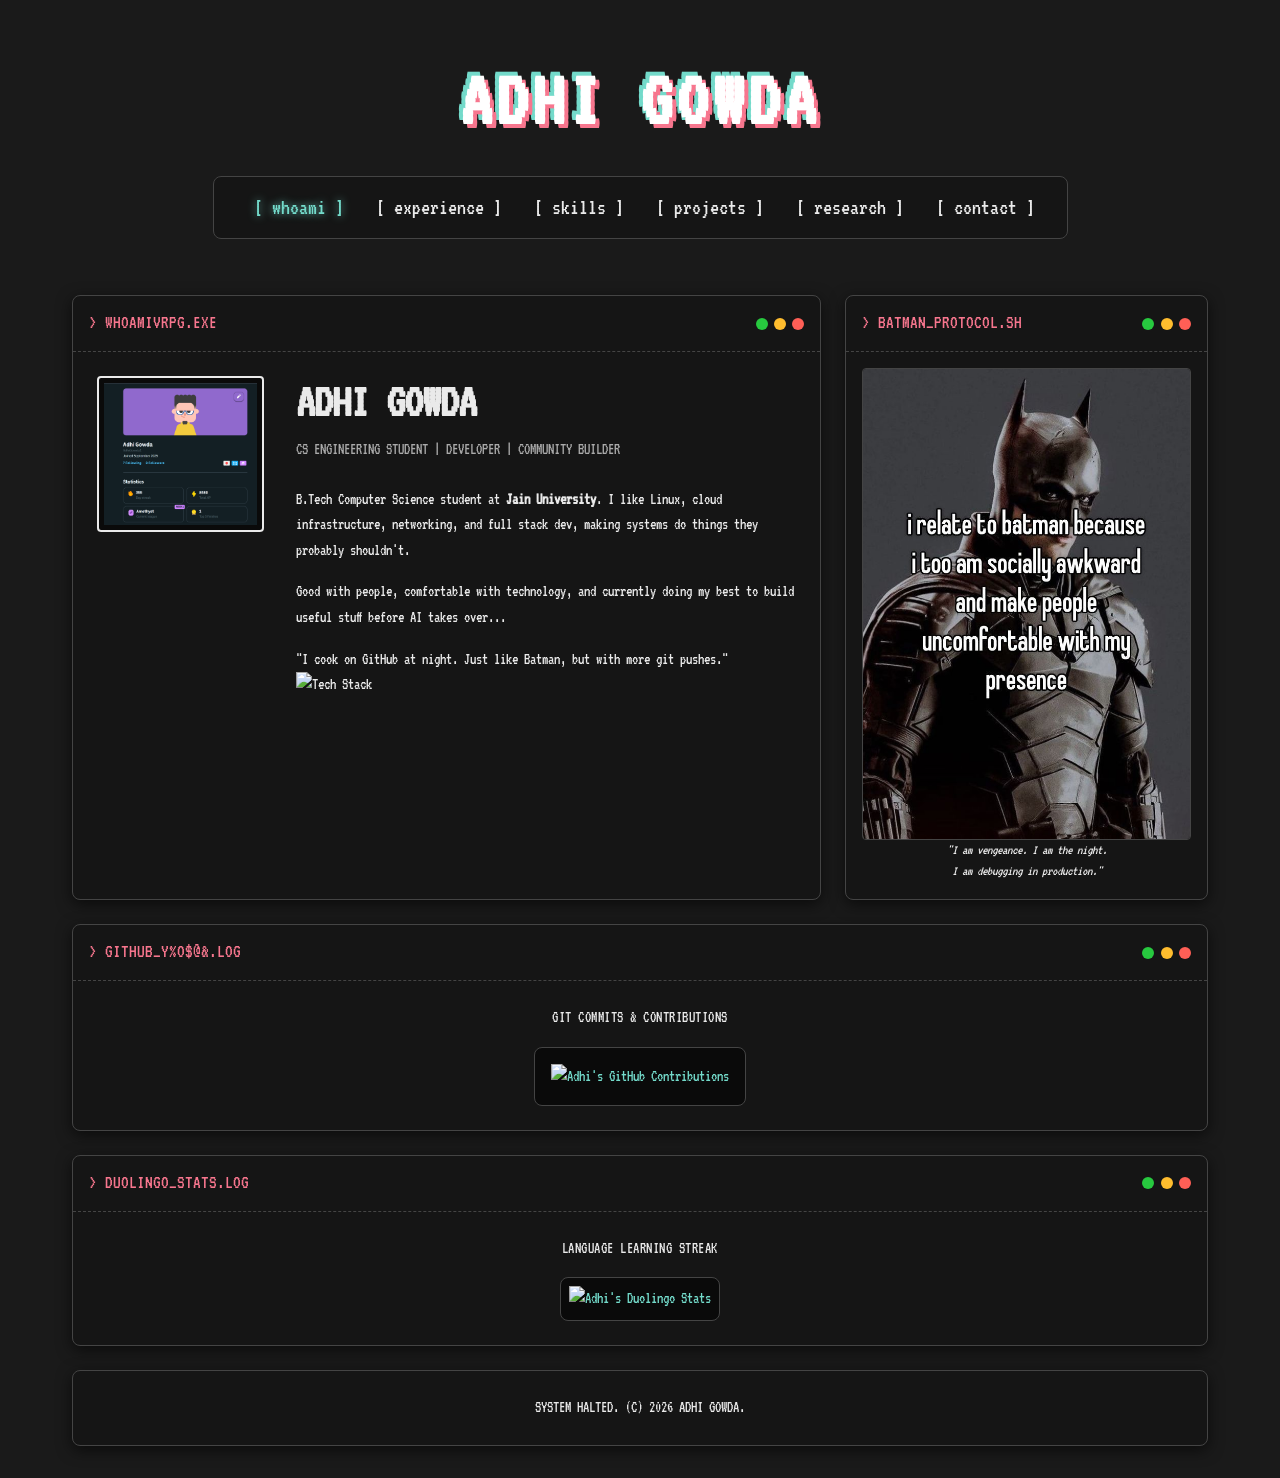
==== index.html @ 7ab4b55e "Update layout to match retro space terminal design" ====
<!DOCTYPE html>
<html lang="en">

<head>
    <meta charset="UTF-8">
    <meta name="viewport" content="width=device-width, initial-scale=1.0">
    <title>Adhi Gowda</title>
    <link rel="preconnect" href="https://fonts.googleapis.com">
    <link rel="preconnect" href="https://fonts.gstatic.com" crossorigin>
    <link href="https://fonts.googleapis.com/css2?family=Bitter:wght@700&family=Roboto+Slab:wght@400;700&display=swap"
        rel="stylesheet">
    <link rel="stylesheet" href="style.css">
    <link rel="icon" href="images/favicon.svg" type="image/svg+xml">
</head>

<body>

    <div class="screen-content">
        <!-- HEADER -->
        <header class="header">
            <h1 class="main-title">Adhi Gowda</h1>
            <div class="header-nav">
                <a href="index.html" class="active"><i class="fa-solid fa-house"></i> [ whoami ]</a>
                <a href="experience.html"><i class="fa-solid fa-briefcase"></i> [ experience ]</a>
                <a href="skills.html"><i class="fa-solid fa-code"></i> [ skills ]</a>
                <a href="projects.html"><i class="fa-solid fa-folder"></i> [ projects ]</a>
                <a href="research.html"><i class="fa-solid fa-microscope"></i> [ research ]</a>
                <a href="contact.html"><i class="fa-solid fa-envelope"></i> [ contact ]</a>
            </div>
        </header>

        <main class="grid-layout">
            <!-- WHOAMI -->
            <section id="whoami" class="box span-2">
                <div class="box-header">
                    <span>> WHOAMIVRPG.exe</span>
                    <div class="window-controls">
                        <div class="dot green"></div>
                        <div class="dot yellow"></div>
                        <div class="dot red"></div>
                    </div>
                </div>
                <div class="box-content" style="display: flex; gap: 2rem; flex-wrap: wrap;">
                    <div style="flex: 1; min-width: 150px;">
                        <img src="images/profile.png" alt="Adhi Gowda" style="width: 100%; border: 2px solid var(--text); padding: 5px; border-radius: 4px; background: rgba(0,0,0,0.5);">
                    </div>
                    <div style="flex: 3; min-width: 250px;">
                        <h1>ADHI GOWDA</h1>
                        <p style="color: #aaa; margin-bottom: 1.5rem;">CS ENGINEERING STUDENT | DEVELOPER | COMMUNITY BUILDER</p>
                        <p>B.Tech Computer Science student at <strong>Jain University</strong>. I like Linux, cloud infrastructure, networking, and full stack dev, making systems do things they probably shouldn't.</p>
                        <p>Good with people, comfortable with technology, and currently doing my best to build useful stuff before AI takes over...</p>
                        <div class="quote-box">
                            "I cook on GitHub at night. Just like Batman, but with more git pushes."
                        </div>
                        <div class="tech-bar">
                            <img src="https://skillicons.dev/icons?i=linux,c,react,ts,js,python,aws,postgres,git,bash,vscode,docker" alt="Tech Stack" height="30" />
                        </div>
                    </div>
                </div>
            </section>

            <!-- BATMAN PROTOCOL -->
            <section id="batman" class="box">
                <div class="box-header">
                    <span>> BATMAN_PROTOCOL.SH</span>
                    <div class="window-controls">
                        <div class="dot green"></div>
                        <div class="dot yellow"></div>
                        <div class="dot red"></div>
                    </div>
                </div>
                <div class="box-content center-content" style="padding: 1rem;">
                    <div style="position: relative; width: 100%; border-radius: 4px; overflow: hidden; border: 1px solid var(--border);">
                        <img src="images/the similarities tho___.jpg" alt="Batman Meme" style="width: 100%; display: block;" loading="lazy">
                    </div>
                    <p class="caption">"I am vengeance. I am the night.<br>I am debugging in production."</p>
                </div>
            </section>

            <!-- GITHUB ACTIVITY -->
            <section id="github-activity" class="box span-3">
                <div class="box-header">
                    <span>> GITHUB_Y%O$@&.LOG</span>
                    <div class="window-controls">
                        <div class="dot green"></div>
                        <div class="dot yellow"></div>
                        <div class="dot red"></div>
                    </div>
                </div>
                <div class="box-content center-content">
                    <p class="subtitle" style="margin-bottom: 1rem;">Git Commits & Contributions</p>
                    <a href="https://github.com/adhiboss" target="_blank">
                        <img src="https://ghchart.rshah.org/73DACA/adhiboss" alt="Adhi's GitHub Contributions" style="width: 100%; max-width: 800px; padding: 1rem; border: 1px solid var(--border); border-radius: 8px; background: rgba(0,0,0,0.5);">
                    </a>
                </div>
            </section>

            <!-- DUOLINGO STATS -->
            <section id="duolingo-stats" class="box span-3">
                <div class="box-header">
                    <span>> DUOLINGO_STATS.LOG</span>
                    <div class="window-controls">
                        <div class="dot green"></div>
                        <div class="dot yellow"></div>
                        <div class="dot red"></div>
                    </div>
                </div>
                <div class="box-content center-content">
                    <p class="subtitle" style="margin-bottom: 1rem;">Language Learning Streak</p>
                    <a href="https://www.duolingo.com/profile/ADHIGOWDA1" target="_blank">
                        <img src="https://duolingo-stats-card.vercel.app/api?username=ADHIGOWDA1&theme=dracula" alt="Adhi's Duolingo Stats" style="max-width: 100%; padding: 0.5rem; border: 1px solid var(--border); border-radius: 8px; background: rgba(0,0,0,0.5);">
                    </a>
                </div>
            </section>

            <!-- FOOTER -->
            <footer class="box span-3">
                <div class="box-content center-content">
                    <p class="">SYSTEM HALTED. (C) 2026 ADHI GOWDA.</p>
                </div>
            </footer>

        </main>
    </div>

    <script src="script.js"></script>
</body>

</html>
---- style.css ----
@import url('https://fonts.googleapis.com/css2?family=VT323&display=swap');

/* === Reset & Variables (Space Terminal Theme) === */
:root {
  --bg: #1A1A1A;
  --bg-window: rgba(20, 20, 20, 0.7);
  --text: #EAEAEA;
  --border: #444;
  --accent-pink: #F7768E;
  --accent-green: #73DACA;
  --font-main: 'VT323', monospace;
  --font-header: 'VT323', monospace;
}

*, *::before, *::after {
  margin: 0;
  padding: 0;
  box-sizing: border-box;
}

html {
  scroll-behavior: smooth;
  font-size: 16px;
}

body {
  background-color: var(--bg);
  background-image: url('images/space_bg.png'); /* Assumes image is saved here */
  background-size: cover;
  background-position: center;
  background-attachment: fixed;
  color: var(--text);
  font-family: var(--font-main);
  line-height: 1.6;
  overflow-x: hidden;
}

::selection {
  background: var(--accent);
  color: #ffffff;
}

a {
  color: var(--accent-green);
  text-decoration: none;
  transition: all 0.2s;
}

a:hover {
  text-shadow: 0 0 8px rgba(115, 218, 202, 0.8);
}

/* === Structure === */
.screen-content {
  max-width: 1200px;
  margin: 0 auto;
  padding: 2rem;
  display: flex;
  flex-direction: column;
  gap: 2rem;
}

/* === Header === */
.header {
  padding: 1.5rem 0;
  display: flex;
  flex-direction: column;
  align-items: center;
  gap: 1.5rem;
  position: relative;
}

.main-title {
  font-size: 5rem;
  color: #fff;
  text-shadow: 4px 4px 0 var(--accent-pink), -4px -4px 0 var(--accent-green);
  font-family: var(--font-header);
  letter-spacing: 4px;
  margin-bottom: 0.5rem;
  text-transform: uppercase;
  animation: float 3s ease-in-out infinite;
}

@keyframes float {
  0% { transform: translateY(0px); }
  50% { transform: translateY(-5px); }
  100% { transform: translateY(0px); }
}

.header-logo {
  max-width: 100%;
  overflow: hidden;
}

.ascii-art {
  font-family: monospace; /* ASCII looks cleaner in monospace */
  font-size: min(2vw, 1.2rem);
  line-height: 1.1;
  text-align: center;
  color: var(--accent);
  font-weight: 700;
  animation: glitch-flicker 4s infinite, glow 2s ease-in-out infinite alternate;
}

@keyframes glow {
  from { text-shadow: 0 0 2px var(--accent), 0 0 5px rgba(241, 78, 50, 0.4); }
  to { text-shadow: 0 0 5px var(--accent), 0 0 15px rgba(241, 78, 50, 0.8); }
}

@keyframes glitch-flicker {
  0%, 19.999%, 22%, 62.999%, 64%, 64.999%, 70%, 100% {
    opacity: 1;
    transform: skewX(0deg);
  }
  20%, 21.999% {
    opacity: 0.4;
    transform: skewX(-5deg);
  }
  63%, 63.999% {
    opacity: 0.8;
    transform: skewX(2deg) translateY(1px);
  }
  65%, 69.999% {
    opacity: 1;
    transform: skewX(-2deg) translateY(-1px);
  }
}

.header-nav {
  display: flex;
  flex-wrap: wrap;
  gap: 1.5rem;
  justify-content: center;
  background: var(--bg-window);
  border: 1px solid var(--border);
  padding: 0.8rem 2rem;
  border-radius: 8px;
  backdrop-filter: blur(5px);
}

.header-nav a {
  font-family: var(--font-header);
  font-size: 1.4rem;
  color: var(--text);
  display: flex;
  align-items: center;
  gap: 0.5rem;
}

.header-nav a:hover, .header-nav a.active {
  color: var(--accent-green);
  text-shadow: 0 0 8px rgba(115, 218, 202, 0.8);
}

/* === Grid Layout === */
.grid-layout {
  display: grid;
  grid-template-columns: repeat(3, 1fr);
  gap: 1.5rem;
}

.span-2 {
  grid-column: span 2;
}

.span-3 {
  grid-column: span 3;
}

@media (max-width: 900px) {
  .grid-layout {
    grid-template-columns: 1fr;
  }
  .span-2, .span-3 {
    grid-column: span 1;
  }
}

/* === Box Component === */
.box {
  border: 1px solid var(--border);
  display: flex;
  flex-direction: column;
  background: var(--bg-window);
  position: relative;
  border-radius: 8px;
  backdrop-filter: blur(5px);
  box-shadow: 0 4px 15px rgba(0,0,0,0.6);
}

.box-header {
  border-bottom: 1px dashed var(--border);
  padding: 0.75rem 1rem;
  font-family: var(--font-header);
  font-size: 1.2rem;
  text-transform: uppercase;
  background: transparent;
  color: var(--accent-pink);
  display: flex;
  justify-content: space-between;
  align-items: center;
}

.window-controls {
  display: flex;
  gap: 0.4rem;
}
.dot {
  width: 12px;
  height: 12px;
  border-radius: 50%;
}
.dot.red { background-color: #ff5f56; }
.dot.yellow { background-color: #ffbd2e; }
.dot.green { background-color: #27c93f; }

.box-content {
  padding: 1.5rem;
  flex-grow: 1;
}

.center-content {
  display: flex;
  flex-direction: column;
  align-items: center;
  justify-content: center;
  text-align: center;
}

/* === Typography === */
h1 {
  font-family: var(--font-header);
  font-size: 3rem;
  letter-spacing: -1px;
  line-height: 1.1;
  margin-bottom: 0.5rem;
  color: var(--text);
}

h3 {
  font-family: var(--font-header);
}

.subtitle {
  font-size: 1rem;
  color: var(--text);
  margin-bottom: 1.5rem;
  text-transform: uppercase;
  letter-spacing: 0.5px;
}

p {
  margin-bottom: 1rem;
}
p:last-child {
  margin-bottom: 0;
}

/* === Elements === */
.retro-img {
  max-width: 100%;
  border: 1px solid var(--border);
  margin-bottom: 1rem;
  border-radius: 3px;
}

.caption {
  font-size: 0.85rem;
  color: var(--text);
  font-style: italic;
}

/* Lists */
.list {
  list-style: none;
  display: flex;
  flex-direction: column;
  gap: 1.5rem;
}

.list li {
  position: relative;
  padding-left: 1.2rem;
}
.list li::before {
  content: "•";
  position: absolute;
  left: 0;
  top: 0;
  color: var(--accent);
  font-weight: bold;
}

.minimal-list {
  gap: 0.8rem;
}
.minimal-list li {
  padding-left: 1.2rem;
  margin-bottom: 0.5rem;
}

/* Tables (div based) */
.table {
  display: flex;
  flex-direction: column;
  border: 1px solid var(--border);
  border-radius: 3px;
}
.tr {
  display: grid;
  grid-template-columns: 1fr 1fr 2fr;
  border-bottom: 1px solid var(--border);
}
.tr:last-child {
  border-bottom: none;
}
.th {
  font-weight: bold;
  background: transparent;
  color: var(--text);
}
.td {
  padding: 0.75rem;
  border-right: 1px solid var(--border);
  font-size: 0.95rem;
}
.td:last-child {
  border-right: none;
}

@media (max-width: 600px) {
  .tr {
    grid-template-columns: 1fr;
    border-bottom: 1px solid var(--border);
  }
  .td {
    border-right: none;
    border-bottom: 1px dotted var(--border);
  }
}

/* Skills Grid */
.skills-grid {
  display: grid;
  grid-template-columns: repeat(auto-fit, minmax(250px, 1fr));
  gap: 1.5rem;
}

.skill-card {
  border: 1px solid var(--border);
  padding: 1.25rem;
  border-radius: 3px;
  background: var(--bg);
}

.skill-card h3 {
  font-family: var(--font-header);
  font-size: 1.3rem;
  margin-bottom: 0.5rem;
  color: var(--accent);
}

.tech {
  font-size: 0.85rem;
  color: var(--text);
  margin-bottom: 0.5rem;
  font-weight: 700;
}

/* Projects */
.project-list {
  list-style: none;
  display: flex;
  flex-direction: column;
  gap: 1rem;
}

.project-list li {
  display: flex;
  flex-direction: column;
  border: 1px solid var(--border);
  padding: 1.25rem;
  border-radius: 3px;
  background: var(--bg);
}

.project-list li span {
  font-size: 0.95rem;
  color: var(--text);
}

.project-list a {
  font-family: var(--font-header);
  font-size: 1.3rem;
  font-weight: bold;
  margin-bottom: 0.25rem;
}

/* Contact Flex / Buttons */
.contact-flex {
  display: flex;
  justify-content: space-around;
  flex-wrap: wrap;
  gap: 1rem;
}
.contact-flex a {
  font-family: var(--font-header);
  font-size: 1.2rem;
  padding: 0.75rem 1.5rem;
  border: none;
  background: var(--accent);
  color: #fff;
  border-radius: 6px;
  transition: opacity 0.2s;
  text-decoration: none;
}
.contact-flex a:hover {
  opacity: 0.9;
}

/* === Education Timeline === */
.timeline {
  display: flex;
  flex-direction: column;
  position: relative;
  gap: 1.5rem;
}

.timeline-item {
  display: flex;
  position: relative;
  gap: 1rem;
}

.timeline-icon-box {
  background-color: #F4EAE6;
  color: var(--text);
  border-radius: 8px;
  width: 48px;
  height: 48px;
  display: flex;
  align-items: center;
  justify-content: center;
  flex-shrink: 0;
  z-index: 2;
}

.timeline-marker {
  position: relative;
  width: 10px;
  display: flex;
  justify-content: center;
}

.timeline-marker::before {
  content: '';
  position: absolute;
  top: 18px;
  width: 8px;
  height: 8px;
  background-color: var(--accent);
  border-radius: 50%;
  z-index: 2;
}

.timeline-item:not(:last-child) .timeline-marker::after {
  content: '';
  position: absolute;
  top: 26px;
  bottom: -2rem;
  width: 2px;
  background-color: var(--border);
  z-index: 1;
}

.timeline-content {
  display: flex;
  flex-direction: column;
  padding-bottom: 0.5rem;
}

.timeline-title {
  font-family: var(--font-header);
  color: var(--text);
  font-size: 1rem;
  line-height: 1.2;
  margin-bottom: 0.2rem;
  margin-top: 0.4rem;
}

.timeline-org {
  color: var(--link);
  font-weight: bold;
  font-size: 0.95rem;
  margin-bottom: 0.2rem;
}

.timeline-date {
  color: #555;
  font-size: 0.85rem;
  margin-bottom: 0.2rem;
}

.timeline-desc {
  font-size: 0.85rem;
  color: var(--text);
}

/* === Experience Cards === */
.exp-grid {
  display: grid;
  grid-template-columns: repeat(2, 1fr);
  gap: 1.5rem;
}

.exp-card {
  border: 1px solid var(--border);
  border-radius: 8px;
  padding: 1.25rem;
  background: var(--bg);
  display: flex;
  flex-direction: column;
  gap: 1rem;
}

.exp-card-header {
  display: flex;
  align-items: flex-start;
  gap: 1rem;
}

.exp-icon-box {
  background-color: #F4EAE6;
  color: var(--text);
  border-radius: 8px;
  width: 48px;
  height: 48px;
  display: flex;
  align-items: center;
  justify-content: center;
  flex-shrink: 0;
}

.exp-card-titles {
  display: flex;
  flex-direction: column;
  justify-content: center;
  min-height: 48px;
}

.exp-role {
  font-size: 0.8rem;
  font-weight: 700;
  color: #555;
  letter-spacing: 0.5px;
}

.exp-org a, .exp-org {
  font-family: var(--font-header);
  color: var(--link);
  font-size: 1.1rem;
  text-decoration: none;
}

.exp-org a:hover {
  text-decoration: underline;
}

.exp-desc {
  font-size: 0.95rem;
  color: var(--text);
  line-height: 1.5;
}

@media (max-width: 900px) {
  .exp-grid {
    grid-template-columns: 1fr;
  }
}
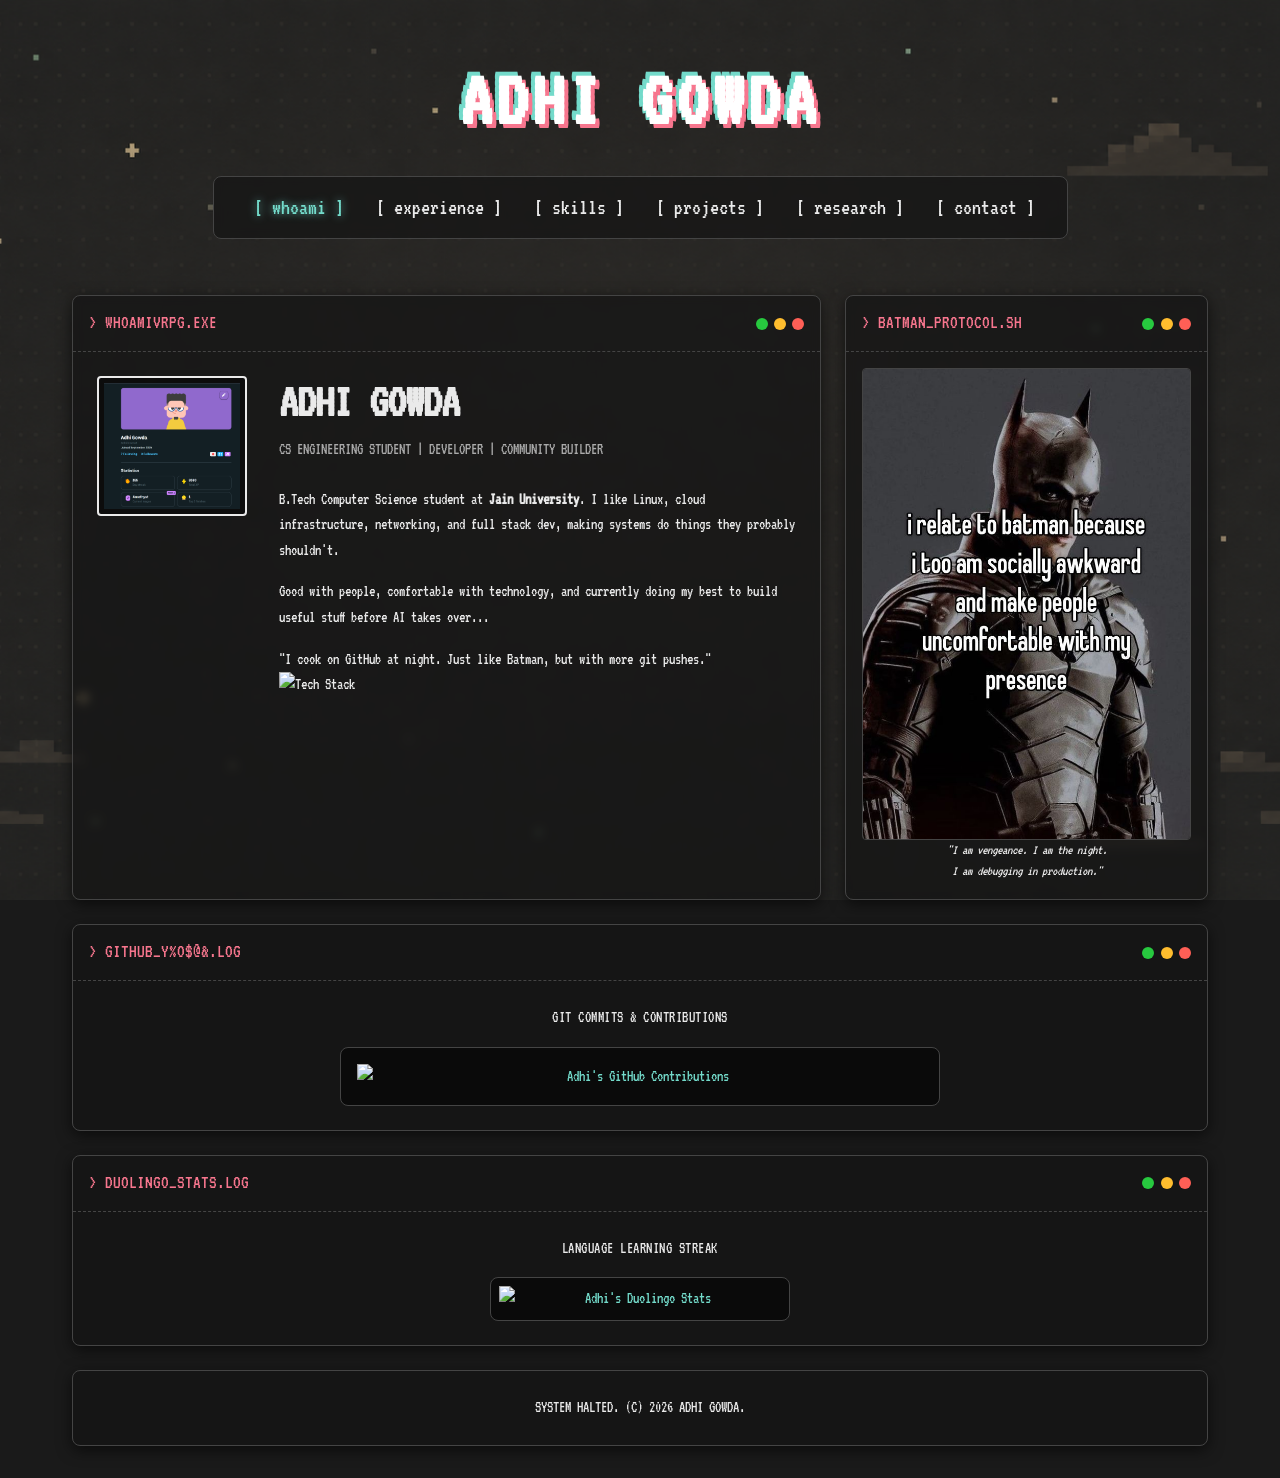
==== commit 26775c8a: "Fix mobile responsiveness issues" ====
--- a/index.html
+++ b/index.html
@@ -44,7 +44,7 @@
                     <div style="flex: 1; min-width: 150px;">
                         <img src="images/profile.png" alt="Adhi Gowda" style="width: 100%; border: 2px solid var(--text); padding: 5px; border-radius: 4px; background: rgba(0,0,0,0.5);">
                     </div>
-                    <div style="flex: 3; min-width: 250px;">
+                    <div style="flex: 3; min-width: 0; flex-basis: 250px;">
                         <h1>ADHI GOWDA</h1>
                         <p style="color: #aaa; margin-bottom: 1.5rem;">CS ENGINEERING STUDENT | DEVELOPER | COMMUNITY BUILDER</p>
                         <p>B.Tech Computer Science student at <strong>Jain University</strong>. I like Linux, cloud infrastructure, networking, and full stack dev, making systems do things they probably shouldn't.</p>
@@ -89,9 +89,11 @@
                 </div>
                 <div class="box-content center-content">
                     <p class="subtitle" style="margin-bottom: 1rem;">Git Commits & Contributions</p>
-                    <a href="https://github.com/adhiboss" target="_blank">
-                        <img src="https://ghchart.rshah.org/73DACA/adhiboss" alt="Adhi's GitHub Contributions" style="width: 100%; max-width: 800px; padding: 1rem; border: 1px solid var(--border); border-radius: 8px; background: rgba(0,0,0,0.5);">
-                    </a>
+                    <div style="width: 100%; overflow-x: auto; text-align: center;">
+                        <a href="https://github.com/adhiboss" target="_blank">
+                            <img src="https://ghchart.rshah.org/73DACA/adhiboss" alt="Adhi's GitHub Contributions" style="width: 100%; min-width: 600px; max-width: 800px; padding: 1rem; border: 1px solid var(--border); border-radius: 8px; background: rgba(0,0,0,0.5);">
+                        </a>
+                    </div>
                 </div>
             </section>
 
@@ -107,9 +109,11 @@
                 </div>
                 <div class="box-content center-content">
                     <p class="subtitle" style="margin-bottom: 1rem;">Language Learning Streak</p>
-                    <a href="https://www.duolingo.com/profile/ADHIGOWDA1" target="_blank">
-                        <img src="https://duolingo-stats-card.vercel.app/api?username=ADHIGOWDA1&theme=dracula" alt="Adhi's Duolingo Stats" style="max-width: 100%; padding: 0.5rem; border: 1px solid var(--border); border-radius: 8px; background: rgba(0,0,0,0.5);">
-                    </a>
+                    <div style="width: 100%; overflow-x: auto; text-align: center;">
+                        <a href="https://www.duolingo.com/profile/ADHIGOWDA1" target="_blank">
+                            <img src="https://duolingo-stats-card.vercel.app/api?username=ADHIGOWDA1&theme=dracula" alt="Adhi's Duolingo Stats" style="max-width: 100%; min-width: 300px; padding: 0.5rem; border: 1px solid var(--border); border-radius: 8px; background: rgba(0,0,0,0.5);">
+                        </a>
+                    </div>
                 </div>
             </section>
 
--- a/style.css
+++ b/style.css
@@ -176,6 +176,29 @@
   }
 }
 
+@media (max-width: 600px) {
+  .screen-content {
+    padding: 1rem;
+  }
+  .main-title {
+    font-size: 3rem;
+    letter-spacing: 2px;
+  }
+  .header-nav {
+    padding: 0.8rem 1rem;
+    gap: 1rem;
+  }
+  .header-nav a {
+    font-size: 1.1rem;
+  }
+  .box-content {
+    padding: 1rem;
+  }
+  h1 {
+    font-size: 2rem;
+  }
+}
+
 /* === Box Component === */
 .box {
   border: 1px solid var(--border);
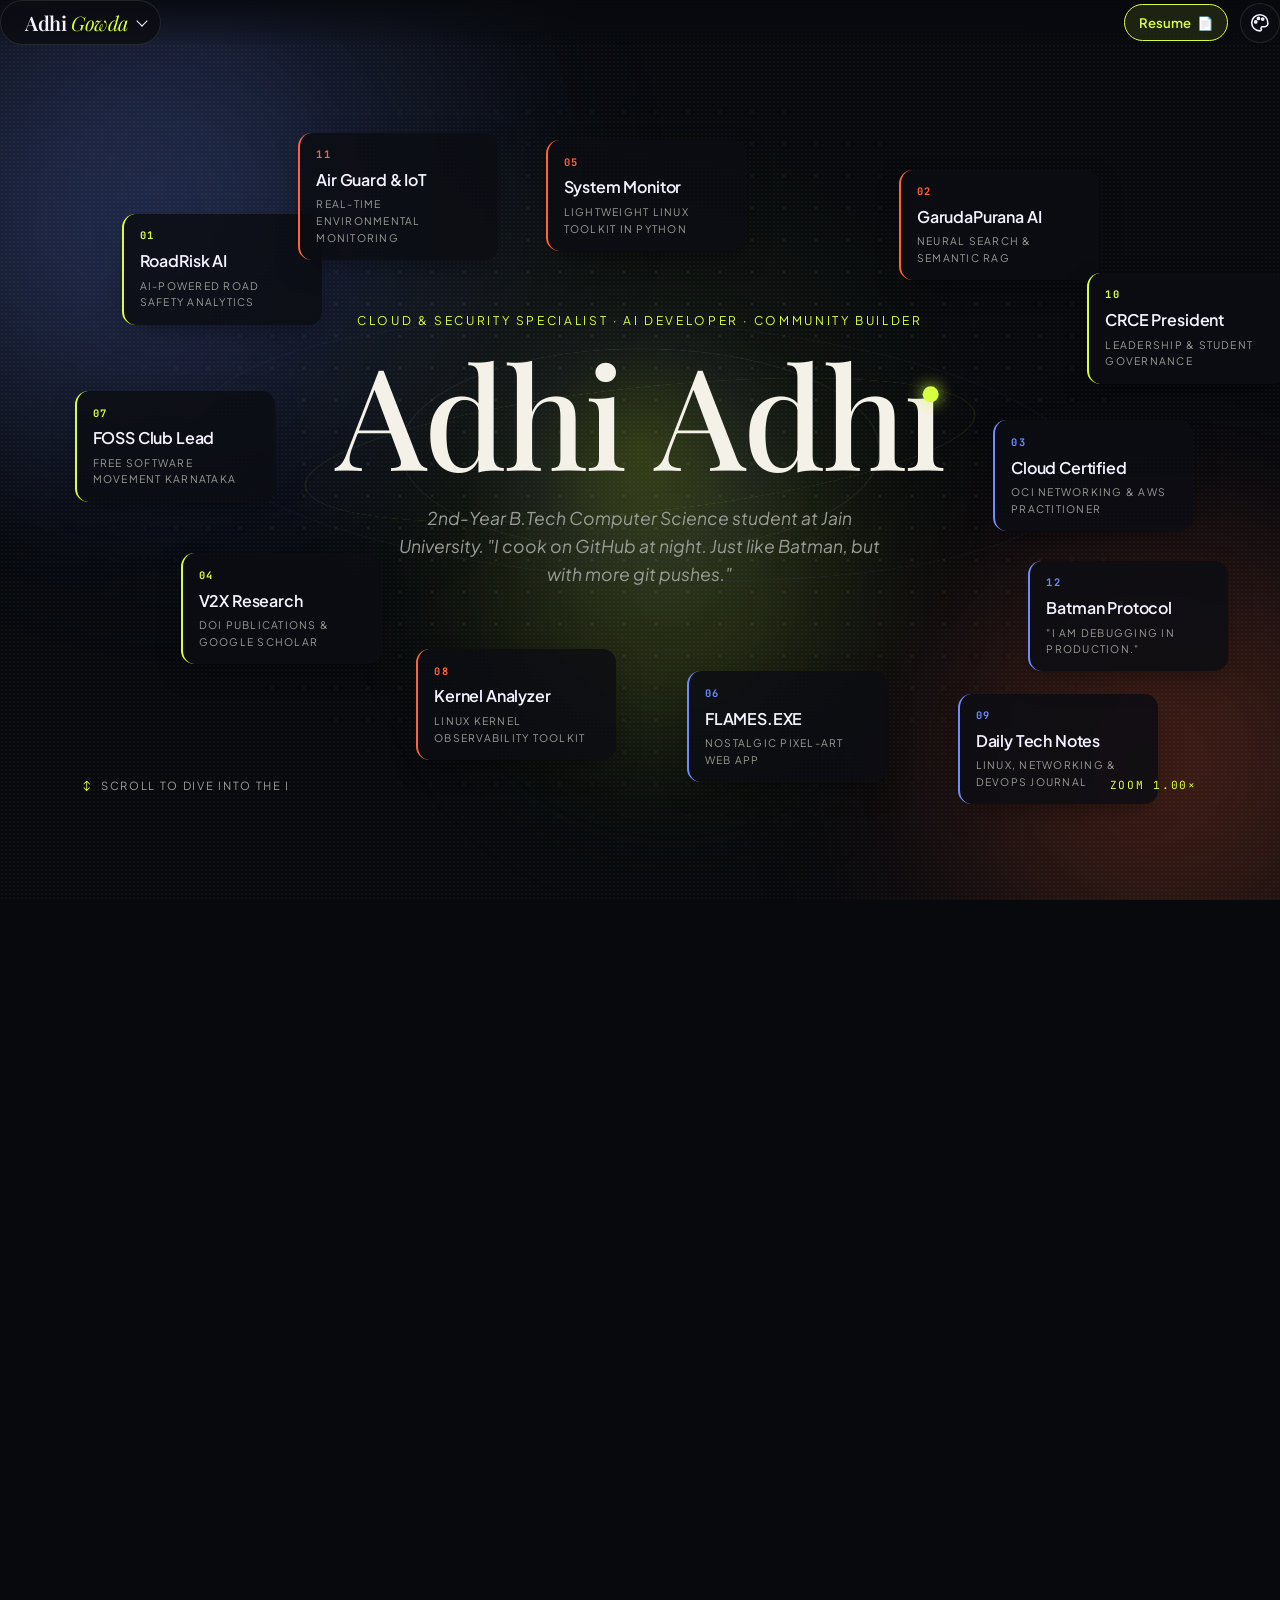
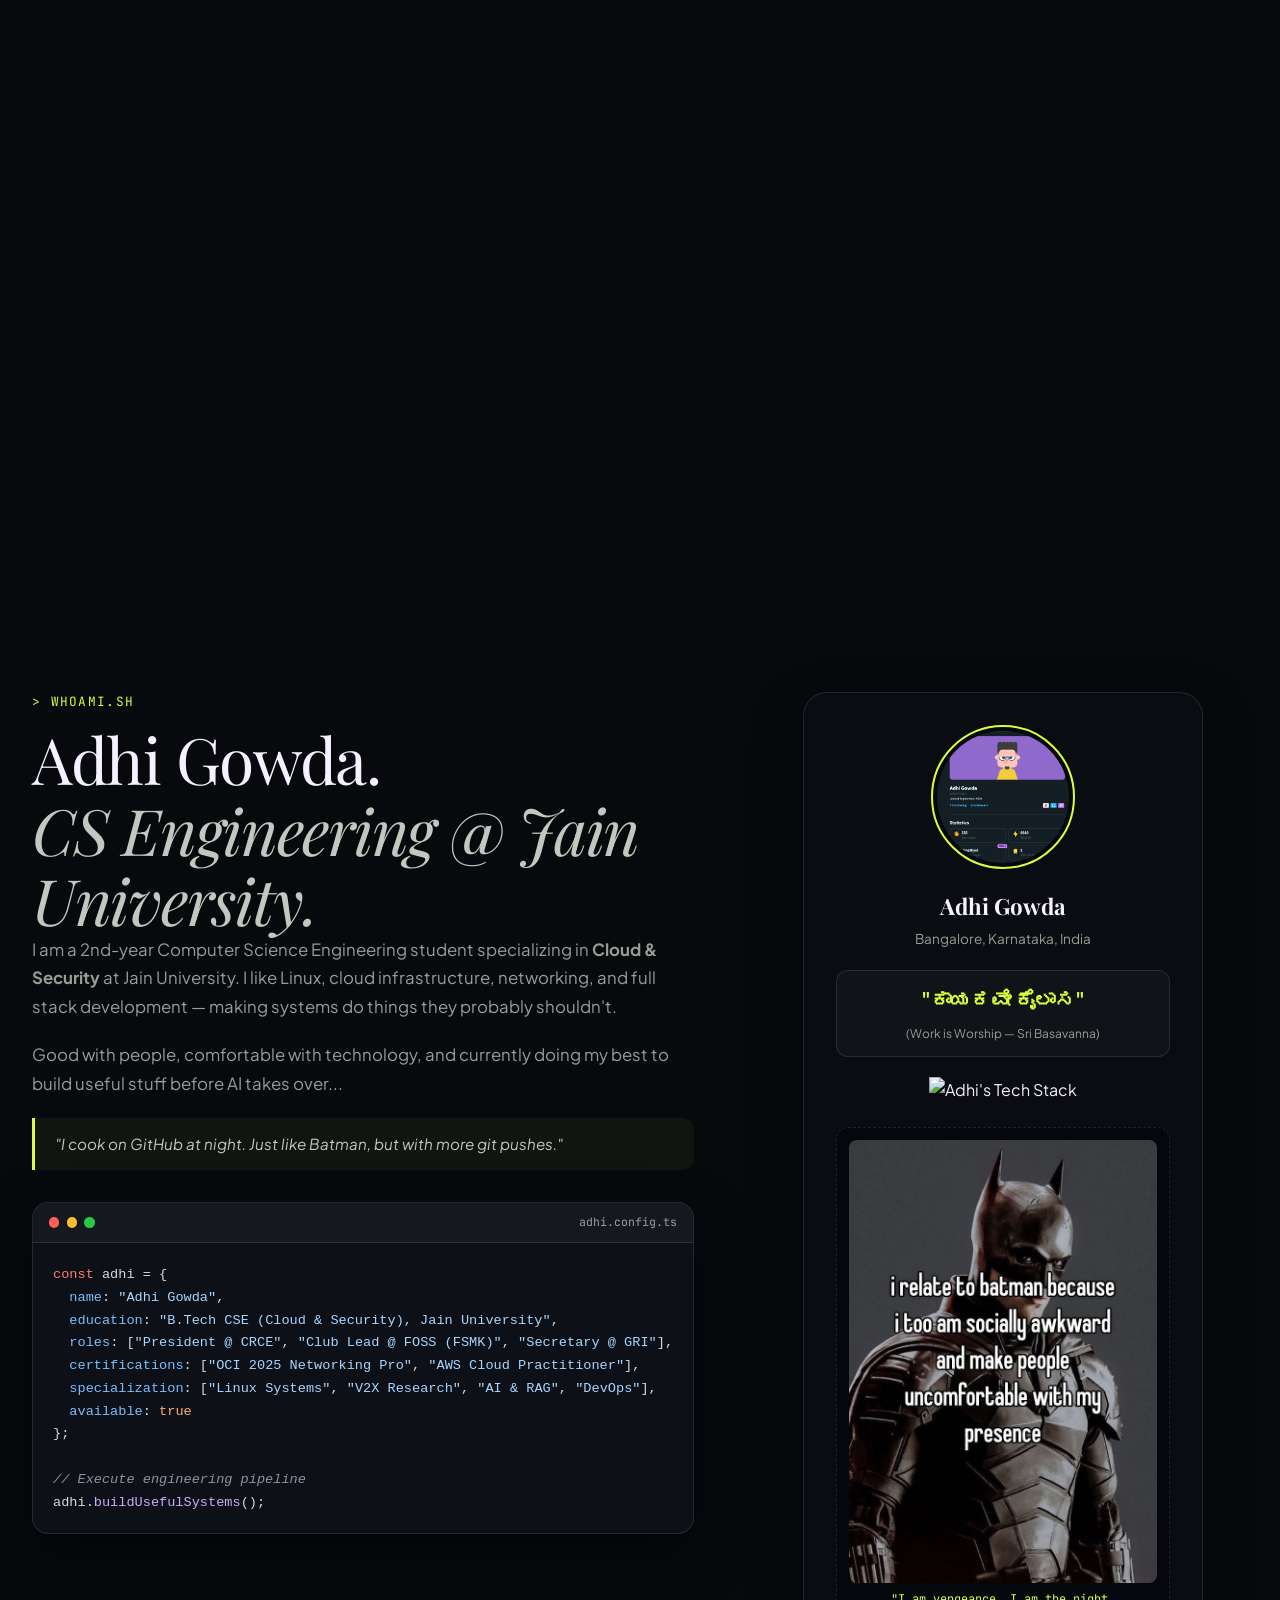
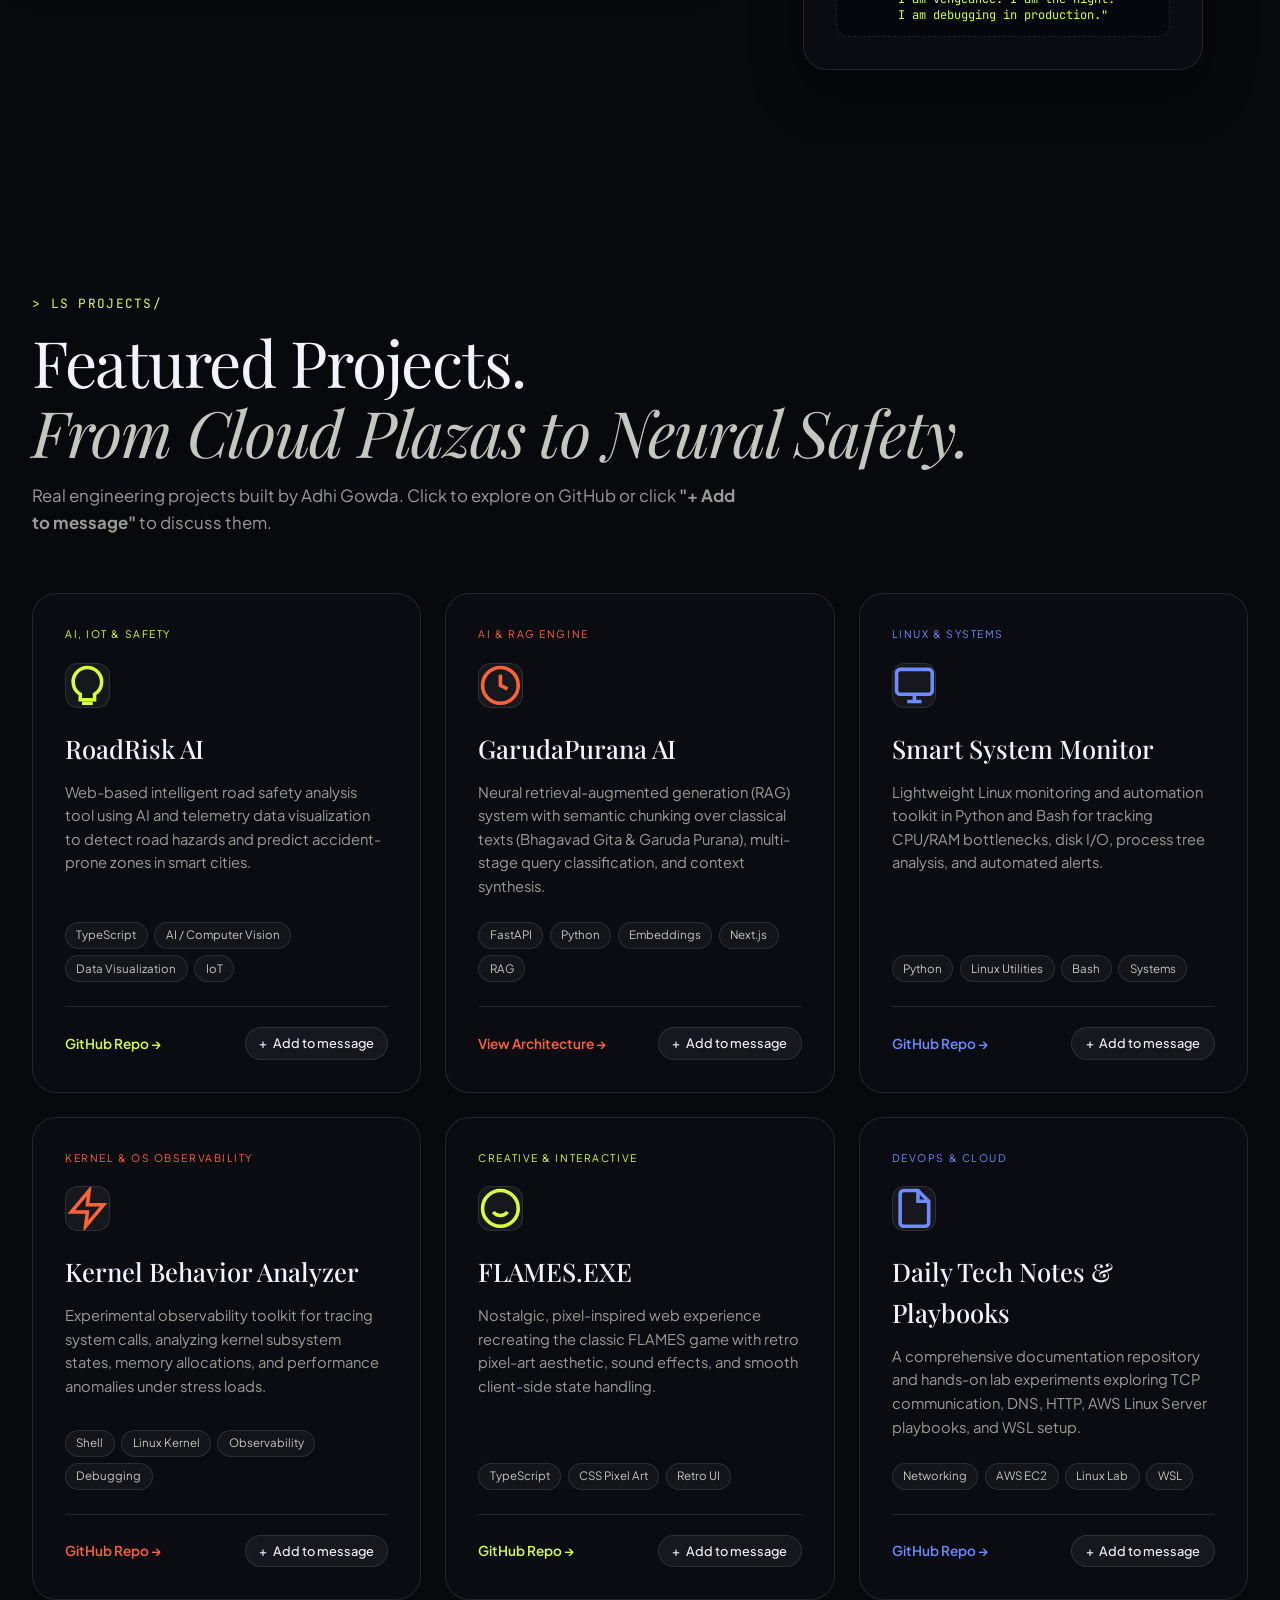
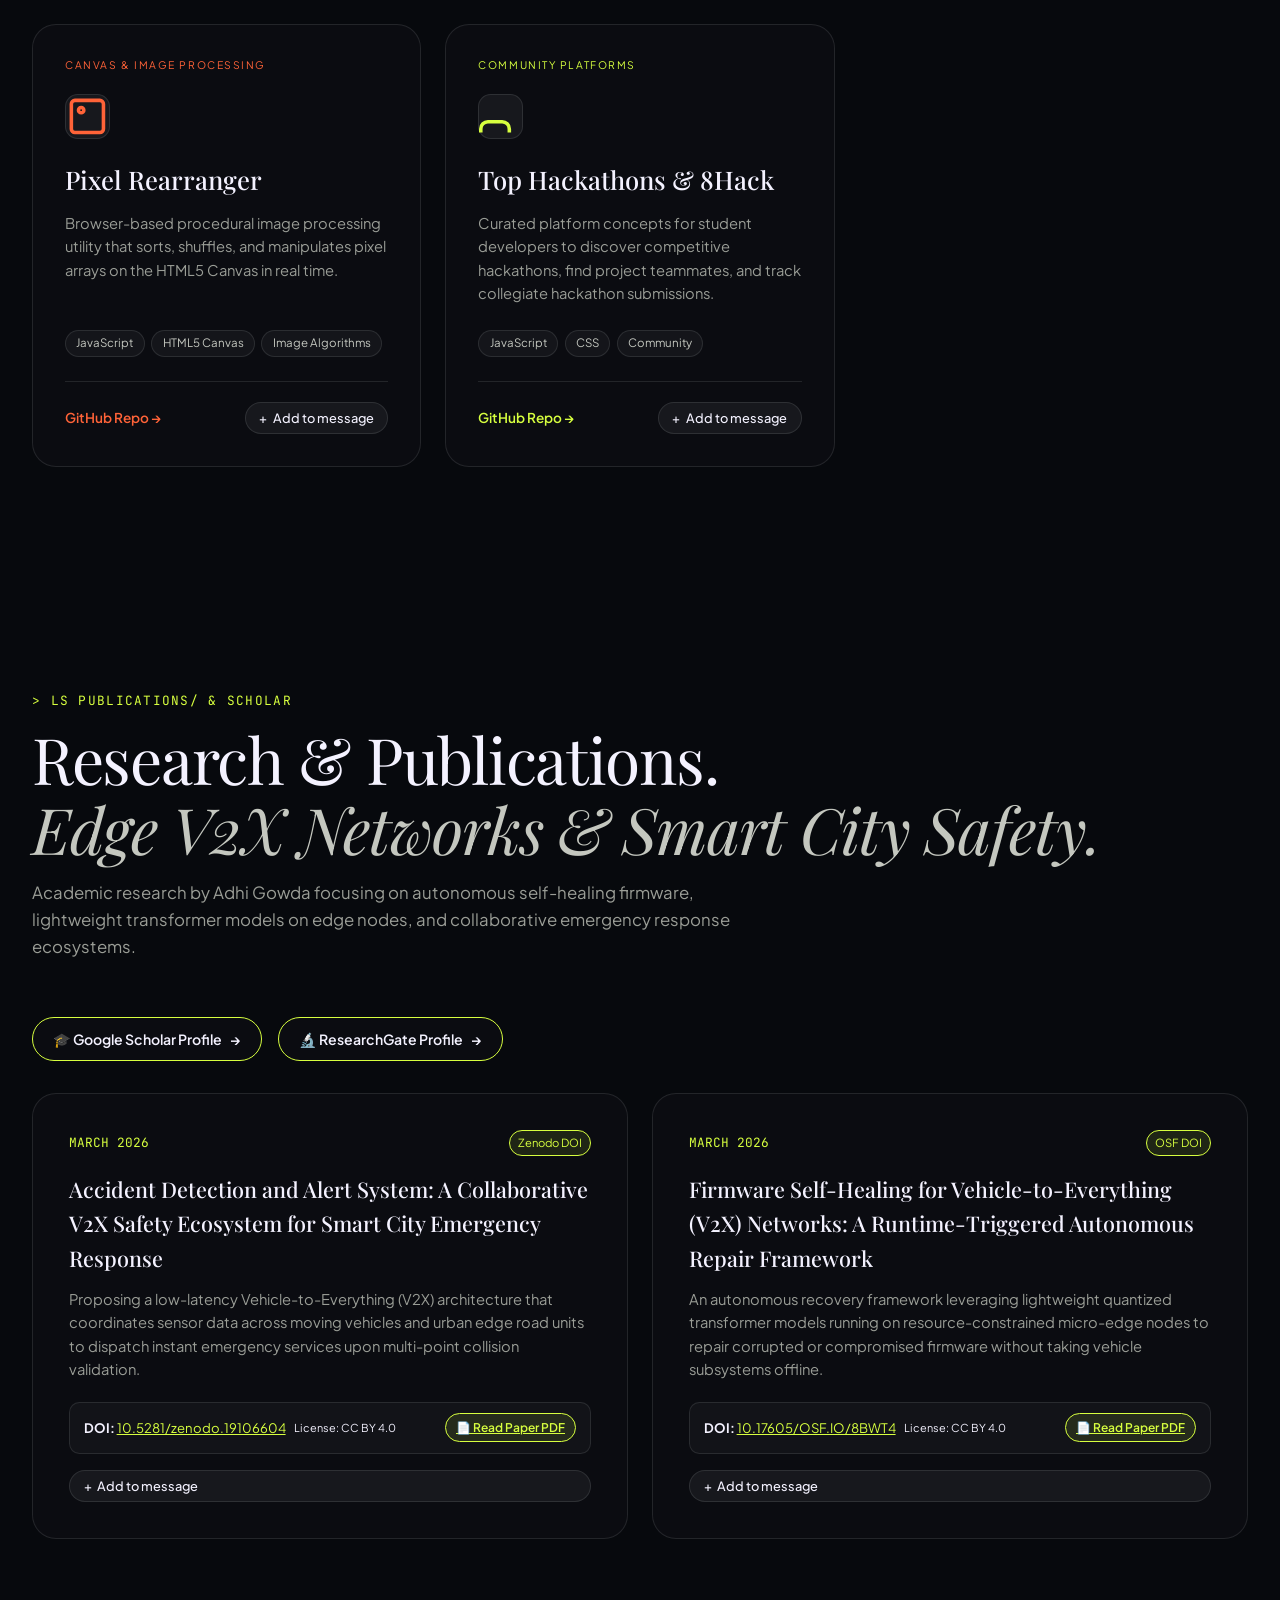
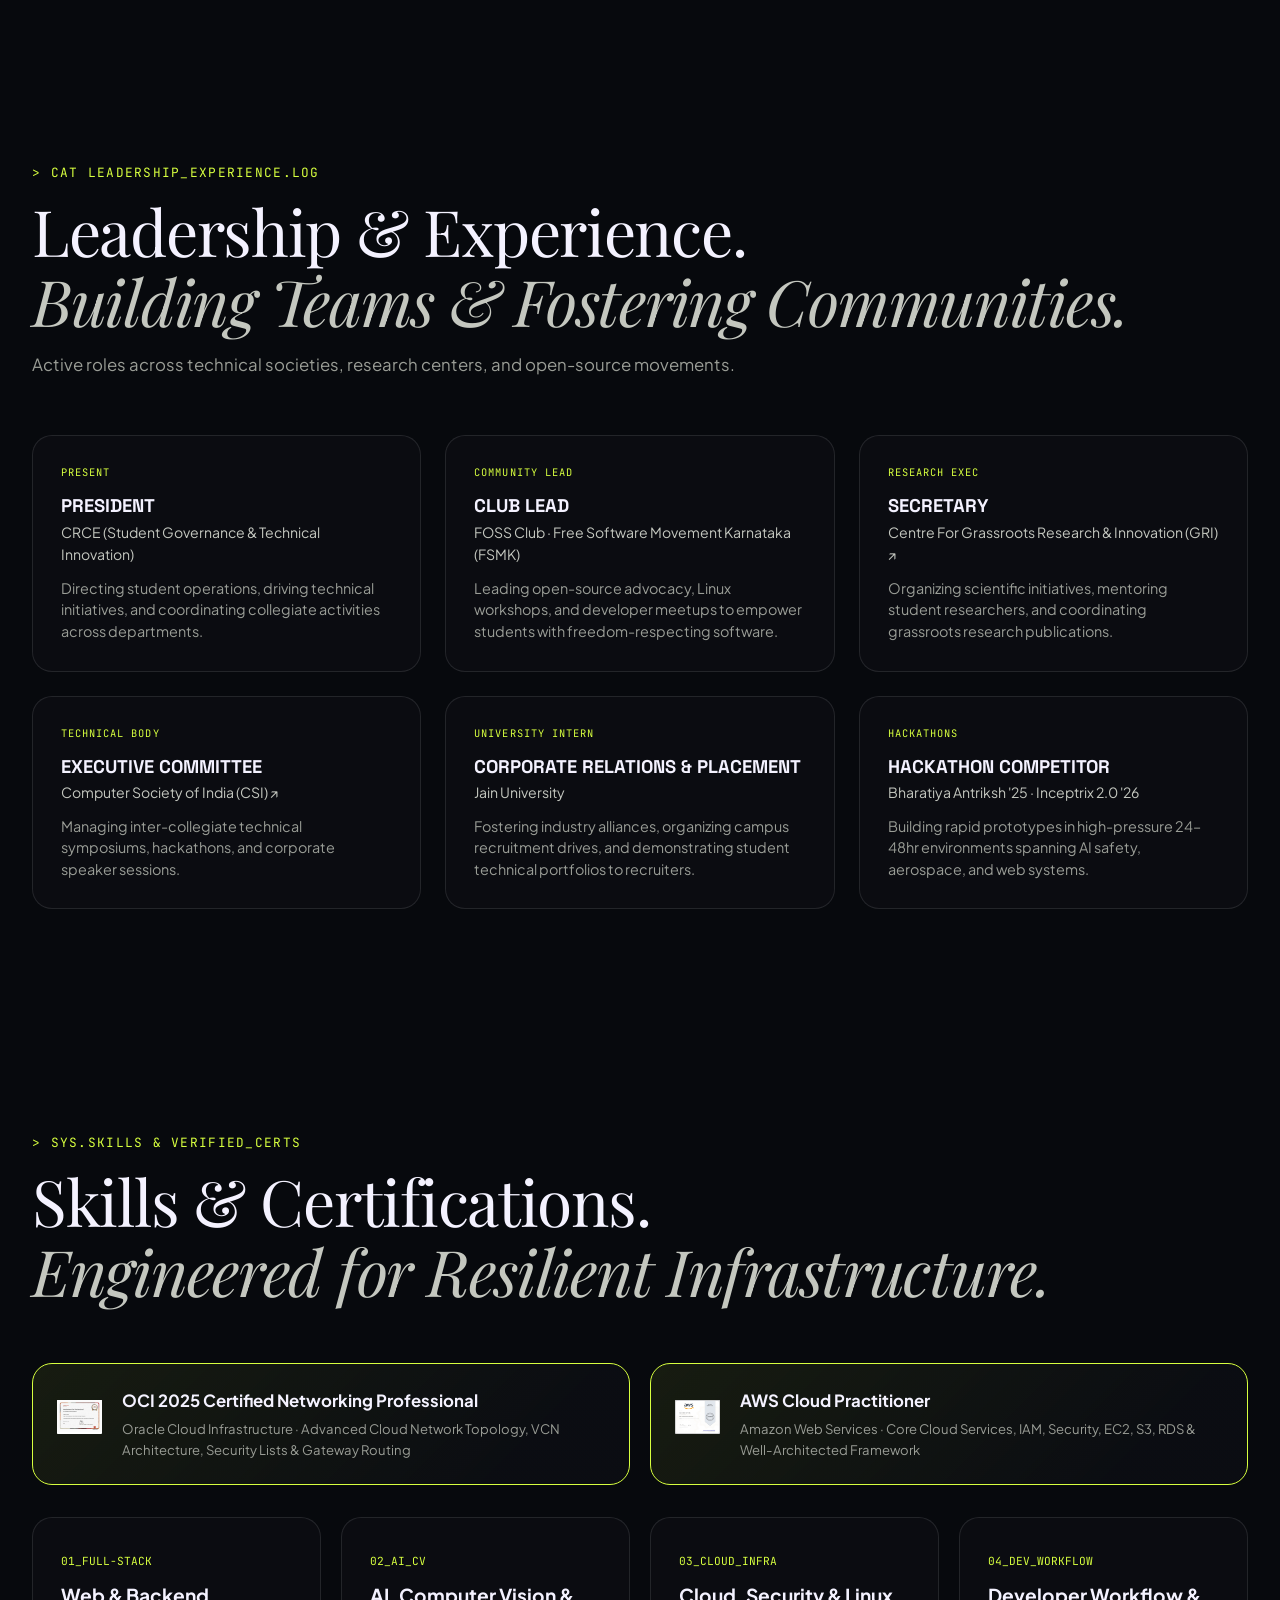
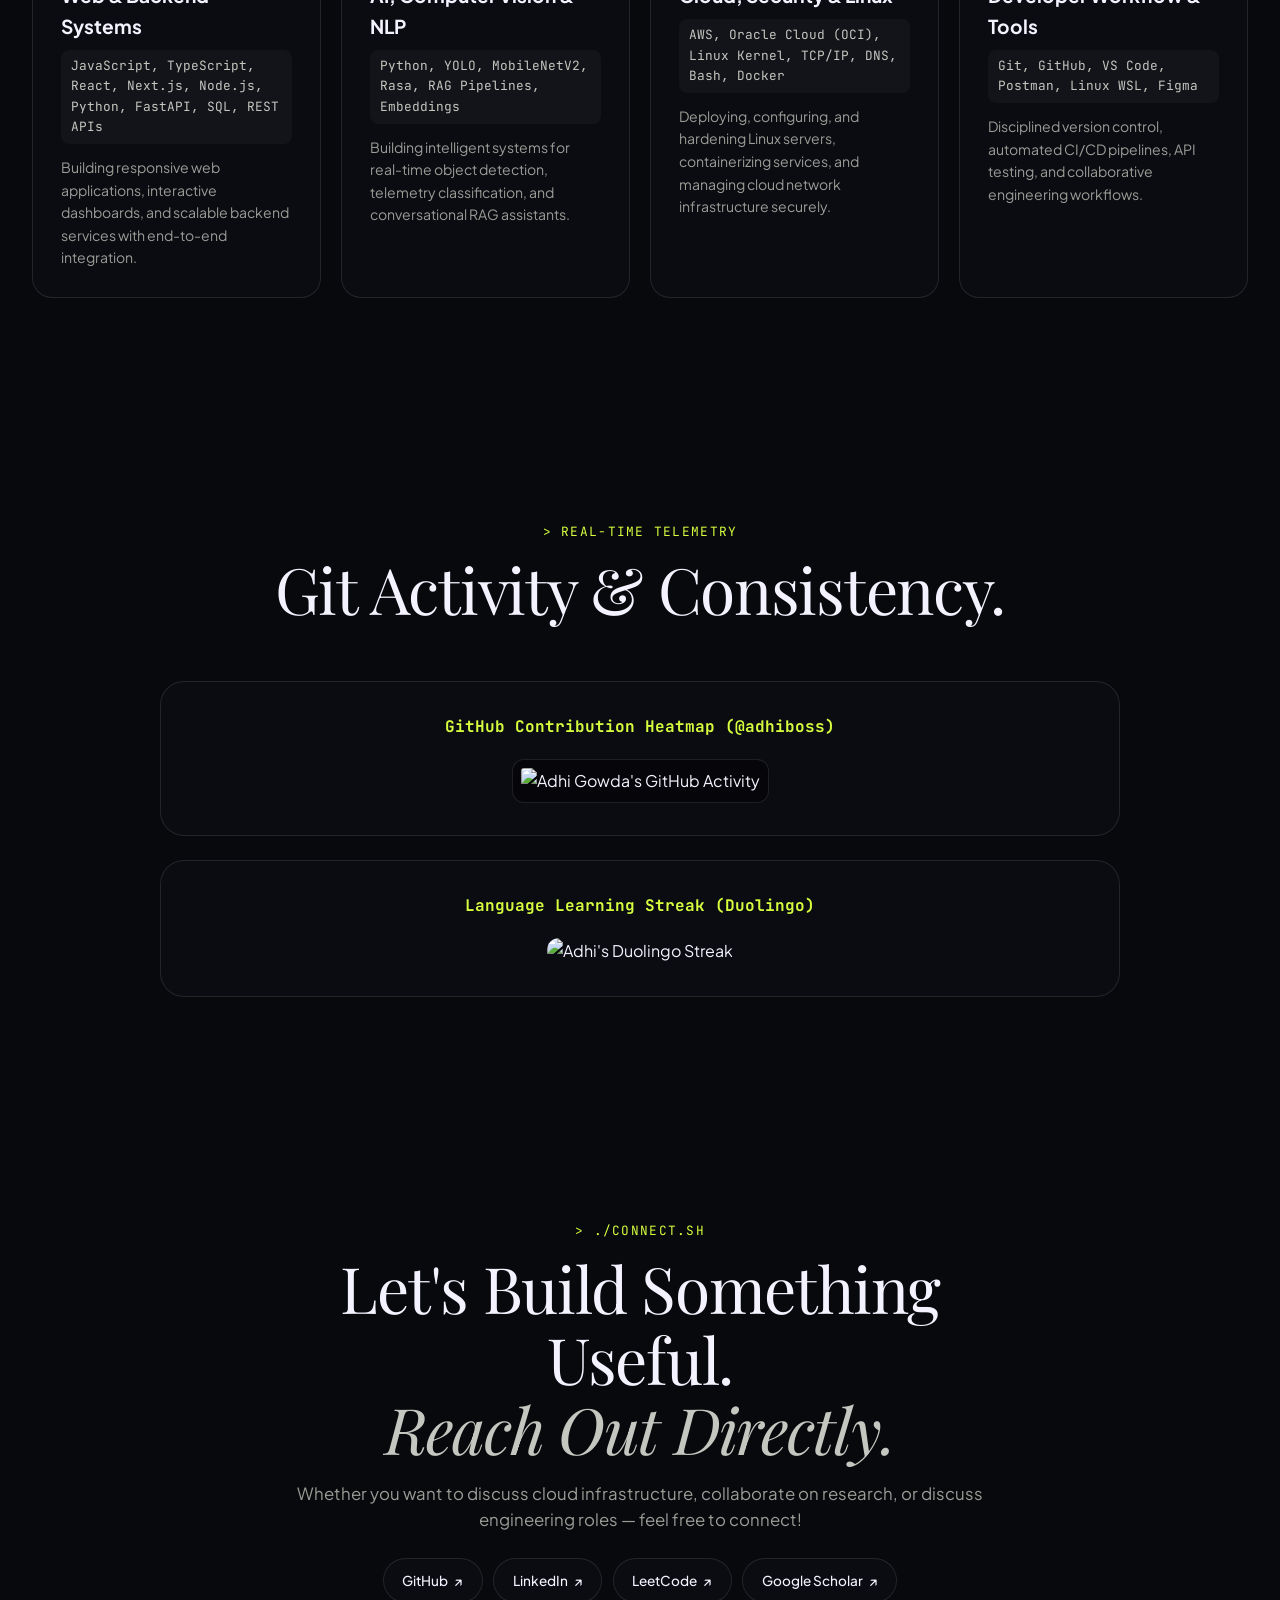
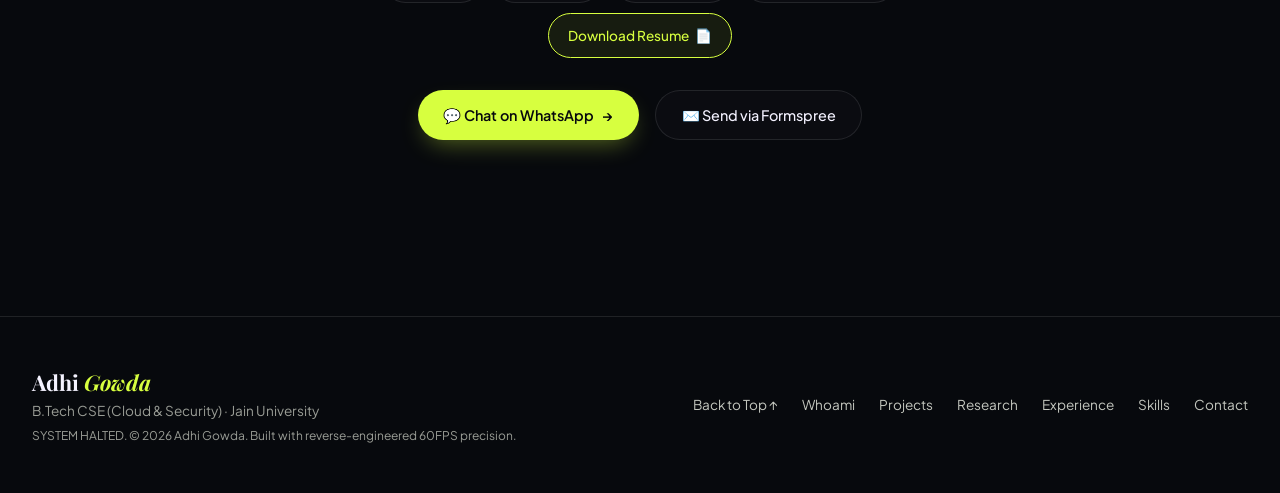
==== commit 80fbabb7: "Upgrade portfolio: reverse-engineered 3D scroll portal design & unified architecture" ====
--- a/index.html
+++ b/index.html
@@ -1,133 +1,1010 @@
 <!DOCTYPE html>
-<html lang="en">
-
+<html lang="en" data-theme="dark" data-text="default" data-motion="full">
 <head>
-    <meta charset="UTF-8">
-    <meta name="viewport" content="width=device-width, initial-scale=1.0">
-    <title>Adhi Gowda</title>
-    <link rel="preconnect" href="https://fonts.googleapis.com">
-    <link rel="preconnect" href="https://fonts.gstatic.com" crossorigin>
-    <link href="https://fonts.googleapis.com/css2?family=Bitter:wght@700&family=Roboto+Slab:wght@400;700&display=swap"
-        rel="stylesheet">
-    <link rel="stylesheet" href="style.css">
-    <link rel="icon" href="images/favicon.svg" type="image/svg+xml">
+  <meta charset="UTF-8">
+  <meta name="viewport" content="width=device-width, initial-scale=1.0, viewport-fit=cover">
+  <title>Adhi Gowda — Cloud, Security & AI Systems Developer</title>
+  <meta name="description" content="Personal portfolio space of Adhi Gowda. B.Tech Computer Science student at Jain University specializing in Cloud, Security, AI & Systems.">
+  
+  <!-- Modern Typography -->
+  <link rel="preconnect" href="https://fonts.googleapis.com">
+  <link rel="preconnect" href="https://fonts.gstatic.com" crossorigin>
+  <link href="https://fonts.googleapis.com/css2?family=Plus+Jakarta+Sans:wght@300;400;500;600;700&family=Playfair+Display:ital,wght@0,400;0,600;1,400;1,600&family=JetBrains+Mono:wght@400;500;600&family=Space+Grotesk:wght@500;700&display=swap" rel="stylesheet">
+  
+  <link rel="icon" href="images/favicon.svg" type="image/svg+xml">
+  <link rel="alternate icon" href="images/favicon.jpg">
+  <!-- Core Design System Stylesheet -->
+  <link rel="stylesheet" href="style.css">
+  
+  <!-- Zero-FOUC Theme & Settings Initialization -->
+  <script>
+    (function() {
+      try {
+        const p = JSON.parse(localStorage.getItem("adhi_prefs") || "{}");
+        const doc = document.documentElement;
+        let t = ["dark", "light", "system"].includes(p.theme) ? p.theme : "dark";
+        if (t === "system") {
+          t = window.matchMedia("(prefers-color-scheme: light)").matches ? "light" : "dark";
+        }
+        doc.dataset.theme = t;
+        doc.dataset.text = ["small", "default", "large"].includes(p.text) ? p.text : "default";
+        doc.dataset.motion = p.motion === "reduce" ? "reduce" : "full";
+      } catch (e) {}
+    })();
+  </script>
 </head>
-
-<body>
-
-    <div class="screen-content">
-        <!-- HEADER -->
-        <header class="header">
-            <h1 class="main-title">Adhi Gowda</h1>
-            <div class="header-nav">
-                <a href="index.html" class="active"><i class="fa-solid fa-house"></i> [ whoami ]</a>
-                <a href="experience.html"><i class="fa-solid fa-briefcase"></i> [ experience ]</a>
-                <a href="skills.html"><i class="fa-solid fa-code"></i> [ skills ]</a>
-                <a href="projects.html"><i class="fa-solid fa-folder"></i> [ projects ]</a>
-                <a href="research.html"><i class="fa-solid fa-microscope"></i> [ research ]</a>
-                <a href="contact.html"><i class="fa-solid fa-envelope"></i> [ contact ]</a>
-            </div>
-        </header>
-
-        <main class="grid-layout">
-            <!-- WHOAMI -->
-            <section id="whoami" class="box span-2">
-                <div class="box-header">
-                    <span>> WHOAMIVRPG.exe</span>
-                    <div class="window-controls">
-                        <div class="dot green"></div>
-                        <div class="dot yellow"></div>
-                        <div class="dot red"></div>
-                    </div>
+<body class="antialiased">
+
+  <!-- Ambient Cosmos Background Canvas & Glow Layer -->
+  <div aria-hidden="true" class="cosmos-root">
+    <div id="cosmos" class="cosmos">
+      <div class="cosmos-glow cosmos-glow-a"></div>
+      <div class="cosmos-glow cosmos-glow-b"></div>
+      <div class="cosmos-glow cosmos-glow-c"></div>
+      <div class="cosmos-grid"></div>
+    </div>
+  </div>
+
+  <!-- Pinned Floating FPS Diagnostic HUD -->
+  <div id="fpsBadge" class="fps-badge hidden" aria-hidden="true">
+    <i class="fps-dot"></i>
+    <b id="pinnedFpsVal">60</b> fps
+  </div>
+
+  <!-- Global Fixed Header & Navigation -->
+  <header class="site-header fixed inset-x-0 top-0 z-50">
+    <nav class="nav-container flex items-center justify-between px-6 py-4 lg:px-12">
+      
+      <!-- Brand Logo / Menu Drawer Trigger -->
+      <div class="relative">
+        <button type="button" id="menuToggle" class="menu-trigger" aria-expanded="false" aria-controls="menuPanel" aria-label="Open navigation menu">
+          <span class="menu-mark" aria-hidden="true">
+            <svg viewBox="0 0 32 32" fill="none" class="w-6 h-6">
+              <path d="M16 2L2 28h28L16 2z" stroke="currentColor" stroke-width="2" stroke-linejoin="round"/>
+              <circle cx="16" cy="18" r="3" fill="currentColor"/>
+            </svg>
+          </span>
+          <span class="brand-text">
+            Adhi <span class="brand-italic">Gowda</span>
+          </span>
+          <span class="menu-caret" aria-hidden="true"></span>
+        </button>
+
+        <!-- Navigation Drawer Panel -->
+        <div id="menuPanel" class="menu-panel" inert>
+          <header class="menu-head">
+            <span class="menu-head-mark">
+              <svg viewBox="0 0 32 32" fill="none" class="w-8 h-8">
+                <path d="M16 2L2 28h28L16 2z" stroke="currentColor" stroke-width="2" stroke-linejoin="round"/>
+                <circle cx="16" cy="18" r="3" fill="currentColor"/>
+              </svg>
+            </span>
+            <div>
+              <b>Adhi Gowda</b>
+              <small>Cloud · Security · AI Systems</small>
+            </div>
+            <button type="button" id="menuClose" class="menu-close" aria-label="Close menu">
+              <svg viewBox="0 0 24 24" fill="none" stroke="currentColor" stroke-width="2"><path d="M6 6l12 12M18 6L6 18"/></svg>
+            </button>
+          </header>
+
+          <nav aria-label="Page navigation" class="menu-nav-list">
+            <a href="#top" class="menu-nav-item active">
+              <svg viewBox="0 0 24 24" fill="none" stroke="currentColor" stroke-width="1.8"><path d="M3 10.5L12 3l9 7.5V20a1 1 0 01-1 1h-5v-6h-6v6H4a1 1 0 01-1-1z"/></svg>
+              [ whoami ]
+              <span class="menu-chev">→</span>
+            </a>
+            <a href="#projects" class="menu-nav-item">
+              <svg viewBox="0 0 24 24" fill="none" stroke="currentColor" stroke-width="1.8"><rect x="3" y="3" width="7" height="7" rx="1.5"/><rect x="14" y="3" width="7" height="7" rx="1.5"/><rect x="3" y="14" width="7" height="7" rx="1.5"/><rect x="14" y="14" width="7" height="7" rx="1.5"/></svg>
+              [ projects ]
+              <span class="menu-chev">→</span>
+            </a>
+            <a href="#research" class="menu-nav-item">
+              <svg viewBox="0 0 24 24" fill="none" stroke="currentColor" stroke-width="1.8"><path d="M12 2v20M2 12h20M4.93 4.93l14.14 14.14M4.93 19.07l14.14-14.14"/></svg>
+              [ research & publications ]
+              <span class="menu-chev">→</span>
+            </a>
+            <a href="#experience" class="menu-nav-item">
+              <svg viewBox="0 0 24 24" fill="none" stroke="currentColor" stroke-width="1.8"><path d="M16 21v-2a4 4 0 00-4-4H6a4 4 0 00-4 4v2"/><circle cx="9" cy="7" r="4"/><path d="M22 21v-2a4 4 0 00-3-3.87"/><path d="M16 3.13a4 4 0 010 7.75"/></svg>
+              [ experience & leadership ]
+              <span class="menu-chev">→</span>
+            </a>
+            <a href="#skills" class="menu-nav-item">
+              <svg viewBox="0 0 24 24" fill="none" stroke="currentColor" stroke-width="1.8"><path d="M16 18l6-6-6-6M8 6l-6 6 6 6"/></svg>
+              [ skills & certs ]
+              <span class="menu-chev">→</span>
+            </a>
+            <a href="#contact" class="menu-nav-item">
+              <svg viewBox="0 0 24 24" fill="none" stroke="currentColor" stroke-width="1.8"><path d="M21 3L3 10.5l7 2.5 2.5 7z"/><path d="M10 13l11-10"/></svg>
+              [ connect ]
+              <span class="menu-chev">→</span>
+            </a>
+          </nav>
+
+          <!-- Quick Connect Card -->
+          <div class="menu-contact-card">
+            <a href="#contact" class="menu-contact-main">
+              <div>
+                <small class="menu-eyebrow">Work is Worship</small>
+                <b>ಕಾಯಕವೇ ಕೈಲಾಸ</b>
+                <span class="menu-contact-sub">Available for Cloud, AI & Engineering Opportunities</span>
+              </div>
+              <span class="menu-contact-go">→</span>
+            </a>
+          </div>
+
+          <!-- Dev Settings & Live FPS Diagnostics -->
+          <section class="menu-settings-section">
+            <h3 class="menu-group-title">Preferences & Performance</h3>
+            <div class="menu-setting-row">
+              <span class="menu-setting-label">Text Scale</span>
+              <div role="radiogroup" id="textSizeGroup" class="menu-segment">
+                <button type="button" data-text-opt="small">S</button>
+                <button type="button" data-text-opt="default" class="active">M</button>
+                <button type="button" data-text-opt="large">L</button>
+              </div>
+            </div>
+
+            <!-- Live FPS Meter Accordion -->
+            <details class="menu-perf" open>
+              <summary>Live Performance (FPS check) <span class="perf-chev">▼</span></summary>
+              <div class="menu-fps-box">
+                <div class="fps-readout">
+                  <i id="menuFpsDot" class="fps-dot"></i>
+                  <b id="menuFpsVal">--</b> <span>fps</span>
+                  <small id="fpsStatusText">Benchmarking frame rate...</small>
                 </div>
-                <div class="box-content" style="display: flex; gap: 2rem; flex-wrap: wrap;">
-                    <div style="flex: 1; min-width: 150px;">
-                        <img src="images/profile.png" alt="Adhi Gowda" style="width: 100%; border: 2px solid var(--text); padding: 5px; border-radius: 4px; background: rgba(0,0,0,0.5);">
-                    </div>
-                    <div style="flex: 3; min-width: 0; flex-basis: 250px;">
-                        <h1>ADHI GOWDA</h1>
-                        <p style="color: #aaa; margin-bottom: 1.5rem;">CS ENGINEERING STUDENT | DEVELOPER | COMMUNITY BUILDER</p>
-                        <p>B.Tech Computer Science student at <strong>Jain University</strong>. I like Linux, cloud infrastructure, networking, and full stack dev, making systems do things they probably shouldn't.</p>
-                        <p>Good with people, comfortable with technology, and currently doing my best to build useful stuff before AI takes over...</p>
-                        <div class="quote-box">
-                            "I cook on GitHub at night. Just like Batman, but with more git pushes."
-                        </div>
-                        <div class="tech-bar">
-                            <img src="https://skillicons.dev/icons?i=linux,c,react,ts,js,python,aws,postgres,git,bash,vscode,docker" alt="Tech Stack" height="30" />
-                        </div>
-                    </div>
+                <button type="button" id="pinFpsToggle" class="menu-switch-btn" title="Pin FPS to viewport">
+                  <span>Pin HUD</span>
+                  <i class="switch-toggle" id="pinSwitchIndicator"></i>
+                </button>
+              </div>
+            </details>
+          </section>
+
+          <!-- Drawer Footer -->
+          <footer class="menu-footer">
+            <p>Jain University · CS Engineering (Cloud & Security)</p>
+          </footer>
+        </div>
+      </div>
+
+      <!-- Theme Selector Dropdown & Resume CTA -->
+      <div class="flex items-center gap-3">
+        <a href="resume.pdf" target="_blank" class="resume-btn" title="View Downloadable Resume">
+          <span>Resume</span> 📄
+        </a>
+        <div class="theme-picker-container relative">
+          <button type="button" id="themeBtn" class="theme-btn" aria-expanded="false" aria-label="Toggle theme">
+            <svg viewBox="0 0 24 24" fill="none" stroke="currentColor" stroke-width="1.8" class="theme-icon">
+              <path d="M12 3a9 9 0 100 18 1.8 1.8 0 001.8-1.8 1.2 1.2 0 00-.5-1 1.8 1.8 0 011.8-1.8H17a4 4 0 004-4C21 6.6 17 3 12 3z"/>
+              <circle cx="7.5" cy="11" r="1.2" fill="#ff6338"/>
+              <circle cx="10.5" cy="7.2" r="1.2" fill="#d7ff3f"/>
+              <circle cx="15.2" cy="7.8" r="1.2" fill="#6e8cff"/>
+            </svg>
+          </button>
+          <div id="themePanel" class="theme-panel" inert>
+            <p class="theme-title">Color Theme</p>
+            <div class="theme-options-grid">
+              <button type="button" class="theme-opt-btn" data-theme-val="dark">
+                <span class="theme-swatch dark-swatch">🌙</span>
+                <span>Cosmic Dark</span>
+              </button>
+              <button type="button" class="theme-opt-btn" data-theme-val="light">
+                <span class="theme-swatch light-swatch">☀️</span>
+                <span>Paper Light</span>
+              </button>
+              <button type="button" class="theme-opt-btn" data-theme-val="system">
+                <span class="theme-swatch system-swatch">⚙️</span>
+                <span>System</span>
+              </button>
+            </div>
+          </div>
+        </div>
+      </div>
+    </nav>
+  </header>
+
+  <!-- MAIN VIEWPORT -->
+  <main id="top" class="relative">
+
+    <!-- 1. SIGNATURE HERO SECTION: SCROLL TO DIVE INTO THE 'i' OF ADHI -->
+    <section class="u-section" aria-label="Interactive Hero Portal">
+      <div class="u-stage" id="stageContainer">
+        
+        <!-- Ambient Radial Light Spot following cursor -->
+        <div class="u-spot" id="cursorSpot" aria-hidden="true"></div>
+
+        <!-- 3D Camera Scene Container -->
+        <div class="u-scene">
+          <div class="u-photo" aria-hidden="true"></div>
+          <div class="u-grain" aria-hidden="true"></div>
+          <div class="u-orb u-orb-a" aria-hidden="true"></div>
+          <div class="u-orb u-orb-b" aria-hidden="true"></div>
+          <div class="u-orb u-orb-c" aria-hidden="true"></div>
+
+          <!-- Camera & World Coordinate Space -->
+          <div class="u-camera" id="cameraViewport">
+            <div class="u-world" id="worldContainer">
+              <div class="u-halo" aria-hidden="true"></div>
+              <div class="u-orbit u-orbit-1" aria-hidden="true"></div>
+              <div class="u-orbit u-orbit-2" aria-hidden="true"></div>
+              <div class="u-orbit u-orbit-3" aria-hidden="true"></div>
+
+              <!-- Main Hero Typography -->
+              <div class="u-copy">
+                <p class="u-eyebrow">Cloud & Security Specialist · AI Developer · Community Builder</p>
+                <h1 class="u-title">
+                  <span class="sr-only">Adhi</span>
+                  <span class="u-mark" aria-hidden="true"></span>
+                  <span class="u-wordmark" aria-hidden="true">
+                    Adh<span class="u-i">ı<i class="u-dot" id="focalDot" aria-hidden="true"></i></span>
+                  </span>
+                </h1>
+                <p class="u-subline">2nd-Year B.Tech Computer Science student at Jain University. "I cook on GitHub at night. Just like Batman, but with more git pushes."</p>
+                
+                <!-- Quick project pills on mobile -->
+                <div class="u-sites-mobile">
+                  <span>Selected Projects</span>
+                  <ul>
+                    <li style="--c:#d7ff3f"><a href="#projects">RoadRisk AI</a></li>
+                    <li style="--c:#ff6338"><a href="#projects">GarudaPurana AI</a></li>
+                    <li style="--c:#6e8cff"><a href="#projects">System Monitor</a></li>
+                  </ul>
                 </div>
-            </section>
-
-            <!-- BATMAN PROTOCOL -->
-            <section id="batman" class="box">
-                <div class="box-header">
-                    <span>> BATMAN_PROTOCOL.SH</span>
-                    <div class="window-controls">
-                        <div class="dot green"></div>
-                        <div class="dot yellow"></div>
-                        <div class="dot red"></div>
-                    </div>
-                </div>
-                <div class="box-content center-content" style="padding: 1rem;">
-                    <div style="position: relative; width: 100%; border-radius: 4px; overflow: hidden; border: 1px solid var(--border);">
-                        <img src="images/the similarities tho___.jpg" alt="Batman Meme" style="width: 100%; display: block;" loading="lazy">
-                    </div>
-                    <p class="caption">"I am vengeance. I am the night.<br>I am debugging in production."</p>
-                </div>
-            </section>
-
-            <!-- GITHUB ACTIVITY -->
-            <section id="github-activity" class="box span-3">
-                <div class="box-header">
-                    <span>> GITHUB_Y%O$@&.LOG</span>
-                    <div class="window-controls">
-                        <div class="dot green"></div>
-                        <div class="dot yellow"></div>
-                        <div class="dot red"></div>
-                    </div>
-                </div>
-                <div class="box-content center-content">
-                    <p class="subtitle" style="margin-bottom: 1rem;">Git Commits & Contributions</p>
-                    <div style="width: 100%; overflow-x: auto; text-align: center;">
-                        <a href="https://github.com/adhiboss" target="_blank">
-                            <img src="https://ghchart.rshah.org/73DACA/adhiboss" alt="Adhi's GitHub Contributions" style="width: 100%; min-width: 600px; max-width: 800px; padding: 1rem; border: 1px solid var(--border); border-radius: 8px; background: rgba(0,0,0,0.5);">
-                        </a>
-                    </div>
-                </div>
-            </section>
-
-            <!-- DUOLINGO STATS -->
-            <section id="duolingo-stats" class="box span-3">
-                <div class="box-header">
-                    <span>> DUOLINGO_STATS.LOG</span>
-                    <div class="window-controls">
-                        <div class="dot green"></div>
-                        <div class="dot yellow"></div>
-                        <div class="dot red"></div>
-                    </div>
-                </div>
-                <div class="box-content center-content">
-                    <p class="subtitle" style="margin-bottom: 1rem;">Language Learning Streak</p>
-                    <div style="width: 100%; overflow-x: auto; text-align: center;">
-                        <a href="https://www.duolingo.com/profile/ADHIGOWDA1" target="_blank">
-                            <img src="https://duolingo-stats-card.vercel.app/api?username=ADHIGOWDA1&theme=dracula" alt="Adhi's Duolingo Stats" style="max-width: 100%; min-width: 300px; padding: 0.5rem; border: 1px solid var(--border); border-radius: 8px; background: rgba(0,0,0,0.5);">
-                        </a>
-                    </div>
-                </div>
-            </section>
-
-            <!-- FOOTER -->
-            <footer class="box span-3">
-                <div class="box-content center-content">
-                    <p class="">SYSTEM HALTED. (C) 2026 ADHI GOWDA.</p>
-                </div>
-            </footer>
-
-        </main>
+              </div>
+
+              <!-- 12 FLOATING ORBITAL NODES (Mapped to Adhi's exact projects & experience) -->
+              <ul class="u-nodes" id="orbitalNodesList">
+                
+                <!-- Node 01: RoadRisk AI -->
+                <li class="u-node" style="--x:6%;--y:18%;--c:var(--m-lime);--i:0;--from:#d7ff3f;--to:#14a37f;--art-ink:#07120c">
+                  <a href="https://github.com/adhiboss/roadriskai" target="_blank" rel="noopener noreferrer">
+                    <span class="u-node-flood" aria-hidden="true"></span>
+                    <span class="u-node-icon" aria-hidden="true">
+                      <svg viewBox="0 0 24 24" fill="none" stroke="currentColor" stroke-width="1.8"><path d="M12 2a8 8 0 00-8 8c0 3 1.5 5.5 4 7v3h8v-3c2.5-1.5 4-4 4-7a8 8 0 00-8-8z"/><path d="M9 22h6"/></svg>
+                    </span>
+                    <b>01</b>
+                    <strong>RoadRisk AI</strong>
+                    <small>AI-Powered Road Safety Analytics</small>
+                  </a>
+                </li>
+
+                <!-- Node 02: GarudaPurana AI (Flagship RAG) -->
+                <li class="u-node" style="--x:72%;--y:12%;--c:var(--m-coral);--i:1;--from:#ff7a45;--to:#c2185b;--art-ink:#fff">
+                  <a href="#projects">
+                    <span class="u-node-flood" aria-hidden="true"></span>
+                    <span class="u-node-icon" aria-hidden="true">
+                      <svg viewBox="0 0 24 24" fill="none" stroke="currentColor" stroke-width="1.8"><path d="M12 3v18M3 12h18M6.5 6.5l11 11M6.5 17.5l11-11"/></svg>
+                    </span>
+                    <b>02</b>
+                    <strong>GarudaPurana AI</strong>
+                    <small>Neural Search & Semantic RAG</small>
+                  </a>
+                </li>
+
+                <!-- Node 03: Cloud Certifications -->
+                <li class="u-node" style="--x:80%;--y:46%;--c:var(--m-blue);--i:2;--from:#7b93ff;--to:#3b1fa8;--art-ink:#fff">
+                  <a href="#skills">
+                    <span class="u-node-flood" aria-hidden="true"></span>
+                    <span class="u-node-icon" aria-hidden="true">
+                      <svg viewBox="0 0 24 24" fill="none" stroke="currentColor" stroke-width="1.8"><path d="M18 10h-1.26A8 8 0 109 20h9a5 5 0 000-10z"/></svg>
+                    </span>
+                    <b>03</b>
+                    <strong>Cloud Certified</strong>
+                    <small>OCI Networking & AWS Practitioner</small>
+                  </a>
+                </li>
+
+                <!-- Node 04: V2X Research Publications -->
+                <li class="u-node" style="--x:11%;--y:64%;--c:var(--m-lime);--i:3;--from:#ffe66d;--to:#2f9e5a;--art-ink:#0d1f12">
+                  <a href="#research">
+                    <span class="u-node-flood" aria-hidden="true"></span>
+                    <span class="u-node-icon" aria-hidden="true">
+                      <svg viewBox="0 0 24 24" fill="none" stroke="currentColor" stroke-width="1.8"><path d="M4 19.5A2.5 2.5 0 016.5 17H20M4 4.5A2.5 2.5 0 016.5 2H20v20H6.5A2.5 2.5 0 014 19.5v-15z"/></svg>
+                    </span>
+                    <b>04</b>
+                    <strong>V2X Research</strong>
+                    <small>DOI Publications & Google Scholar</small>
+                  </a>
+                </li>
+
+                <!-- Node 05: Smart System Monitor -->
+                <li class="u-node" style="--x:42%;--y:8%;--c:var(--m-coral);--i:4;--from:#ffb38a;--to:#8a2b0e;--art-ink:#fff">
+                  <a href="https://github.com/adhiboss/smart-system-monitor" target="_blank" rel="noopener noreferrer">
+                    <span class="u-node-flood" aria-hidden="true"></span>
+                    <span class="u-node-icon" aria-hidden="true">
+                      <svg viewBox="0 0 24 24" fill="none" stroke="currentColor" stroke-width="1.8"><rect x="2" y="3" width="20" height="14" rx="2"/><path d="M8 21h8M12 17v4"/></svg>
+                    </span>
+                    <b>05</b>
+                    <strong>System Monitor</strong>
+                    <small>Lightweight Linux Toolkit in Python</small>
+                  </a>
+                </li>
+
+                <!-- Node 06: FLAMES.EXE Pixel Experience -->
+                <li class="u-node" style="--x:54%;--y:80%;--c:var(--m-blue);--i:5;--from:#ffb3e6;--to:#7b2cbf;--art-ink:#fff">
+                  <a href="https://github.com/adhiboss/flames" target="_blank" rel="noopener noreferrer">
+                    <span class="u-node-flood" aria-hidden="true"></span>
+                    <span class="u-node-icon" aria-hidden="true">
+                      <svg viewBox="0 0 24 24" fill="none" stroke="currentColor" stroke-width="1.8"><path d="M21 8a2 2 0 00-1-1.73l-7-4a2 2 0 00-2 0l-7 4A2 2 0 003 8v8a2 2 0 001 1.73l7 4a2 2 0 002 0l7-4A2 2 0 0021 16Z"/></svg>
+                    </span>
+                    <b>06</b>
+                    <strong>FLAMES.EXE</strong>
+                    <small>Nostalgic Pixel-Art Web App</small>
+                  </a>
+                </li>
+
+                <!-- Node 07: FOSS Club Lead (FSMK) -->
+                <li class="u-node" style="--x:2%;--y:42%;--c:var(--m-lime);--i:6;--from:#ff6b6b;--to:#7a1022;--art-ink:#fff">
+                  <a href="#experience">
+                    <span class="u-node-flood" aria-hidden="true"></span>
+                    <span class="u-node-icon" aria-hidden="true">
+                      <svg viewBox="0 0 24 24" fill="none" stroke="currentColor" stroke-width="1.8"><circle cx="12" cy="12" r="10"/><path d="M12 2a14.5 14.5 0 000 20M2 12h20"/></svg>
+                    </span>
+                    <b>07</b>
+                    <strong>FOSS Club Lead</strong>
+                    <small>Free Software Movement Karnataka</small>
+                  </a>
+                </li>
+
+                <!-- Node 08: Kernel Behavior Analyzer -->
+                <li class="u-node" style="--x:31%;--y:77%;--c:var(--m-coral);--i:7;--from:#ffd166;--to:#ef476f;--art-ink:#fff">
+                  <a href="https://github.com/adhiboss/kernel-behavior-analyzer" target="_blank" rel="noopener noreferrer">
+                    <span class="u-node-flood" aria-hidden="true"></span>
+                    <span class="u-node-icon" aria-hidden="true">
+                      <svg viewBox="0 0 24 24" fill="none" stroke="currentColor" stroke-width="1.8"><path d="M13 2L3 14h9l-1 8 10-12h-9l1-8z"/></svg>
+                    </span>
+                    <b>08</b>
+                    <strong>Kernel Analyzer</strong>
+                    <small>Linux Kernel Observability Toolkit</small>
+                  </a>
+                </li>
+
+                <!-- Node 09: Daily Tech Notes -->
+                <li class="u-node" style="--x:77%;--y:83%;--c:var(--m-blue);--i:8;--from:#4cc9f0;--to:#3a3fd9;--art-ink:#fff">
+                  <a href="https://github.com/adhiboss/daily-tech-notes" target="_blank" rel="noopener noreferrer">
+                    <span class="u-node-flood" aria-hidden="true"></span>
+                    <span class="u-node-icon" aria-hidden="true">
+                      <svg viewBox="0 0 24 24" fill="none" stroke="currentColor" stroke-width="1.8"><path d="M14 2H6a2 2 0 00-2 2v16a2 2 0 002 2h12a2 2 0 002-2V8z"/><path d="M14 2v6h6"/></svg>
+                    </span>
+                    <b>09</b>
+                    <strong>Daily Tech Notes</strong>
+                    <small>Linux, Networking & DevOps Journal</small>
+                  </a>
+                </li>
+
+                <!-- Node 10: CRCE President -->
+                <li class="u-node" style="--x:88%;--y:26%;--c:var(--m-lime);--i:9;--from:#e9c46a;--to:#14284b;--art-ink:#fff">
+                  <a href="#experience">
+                    <span class="u-node-flood" aria-hidden="true"></span>
+                    <span class="u-node-icon" aria-hidden="true">
+                      <svg viewBox="0 0 24 24" fill="none" stroke="currentColor" stroke-width="1.8"><path d="M17 21v-2a4 4 0 00-4-4H5a4 4 0 00-4 4v2"/><circle cx="9" cy="7" r="4"/><path d="M23 21v-2a4 4 0 00-3-3.87"/><path d="M16 3.13a4 4 0 010 7.75"/></svg>
+                    </span>
+                    <b>10</b>
+                    <strong>CRCE President</strong>
+                    <small>Leadership & Student Governance</small>
+                  </a>
+                </li>
+
+                <!-- Node 11: IoT Air Guard & Smart Safety -->
+                <li class="u-node" style="--x:21%;--y:7%;--c:var(--m-coral);--i:10;--from:#5ee7d0;--to:#0b5e7a;--art-ink:#fff">
+                  <a href="https://github.com/adhiboss/air-guard" target="_blank" rel="noopener noreferrer">
+                    <span class="u-node-flood" aria-hidden="true"></span>
+                    <span class="u-node-icon" aria-hidden="true">
+                      <svg viewBox="0 0 24 24" fill="none" stroke="currentColor" stroke-width="1.8"><circle cx="12" cy="12" r="10"/><path d="M12 6v6l4 2"/></svg>
+                    </span>
+                    <b>11</b>
+                    <strong>Air Guard & IoT</strong>
+                    <small>Real-time Environmental Monitoring</small>
+                  </a>
+                </li>
+
+                <!-- Node 12: Batman Protocol -->
+                <li class="u-node" style="--x:83%;--y:65%;--c:var(--m-blue);--i:11;--from:#c9b6f2;--to:#22225e;--art-ink:#fff">
+                  <a href="#whoami">
+                    <span class="u-node-flood" aria-hidden="true"></span>
+                    <span class="u-node-icon" aria-hidden="true">
+                      <svg viewBox="0 0 24 24" fill="none" stroke="currentColor" stroke-width="1.8"><path d="M12 2L2 7l10 5 10-5-10-5zM2 17l10 5 10-5M2 12l10 5 10-5"/></svg>
+                    </span>
+                    <b>12</b>
+                    <strong>Batman Protocol</strong>
+                    <small>"I am debugging in production."</small>
+                  </a>
+                </li>
+              </ul>
+
+              <!-- Bottom Bar with Live Zoom Readout -->
+              <div class="u-bottom">
+                <span><span class="u-wheel">↕</span> Scroll to dive into the i</span>
+                <span class="u-readout" id="zoomReadout">Zoom 1.00×</span>
+              </div>
+            </div>
+          </div>
+        </div>
+
+        <!-- THE ARRIVAL PORTAL SCREEN -->
+        <div class="u-arrive" id="arrivalPortal" inert>
+          <div class="u-portal-copy">
+            <div class="u-arrive-rings" aria-hidden="true"><i></i><i></i><i></i></div>
+            <span class="u-arrive-kicker">You have entered the focal point of the i.</span>
+            <p class="u-arrive-title">
+              <span class="u-arrive-line"><span>Welcome to</span></span>
+              <span class="u-arrive-line"><span class="u-arrive-accent">Adhi Gowda's Space.</span></span>
+            </p>
+            <p class="u-arrive-sub"><span>Adhi</span> · Explore real projects, research papers & technical systems:</p>
+            
+            <ul class="u-arrive-chips">
+              <li style="--c:var(--m-lime)"><a href="#projects"><b>01</b> RoadRisk AI</a></li>
+              <li style="--c:var(--m-coral)"><a href="#projects"><b>02</b> GarudaPurana AI</a></li>
+              <li style="--c:var(--m-blue)"><a href="#research"><b>03</b> V2X Research Papers</a></li>
+              <li style="--c:var(--m-lime)"><a href="#experience"><b>04</b> Leadership & GRI</a></li>
+              <li style="--c:var(--m-coral)"><a href="#skills"><b>05</b> Cloud Certifications</a></li>
+              <li style="--c:var(--m-blue)"><a href="#contact"><b>06</b> Connect & Chat</a></li>
+            </ul>
+
+            <div class="u-arrive-cta">
+              <a href="#projects" class="u-cta-primary">View All Projects →</a>
+              <a href="#contact" class="u-cta-ghost">Get in Touch</a>
+            </div>
+          </div>
+        </div>
+
+      </div>
+    </section>
+
+    <!-- 2. WHOAMI & BIOGRAPHY SECTION -->
+    <section id="whoami" class="section-container">
+      <div class="about-grid">
+        <div>
+          <p class="section-kicker">> WHOAMI.SH</p>
+          <h2 class="section-title">Adhi Gowda.<br/><em>CS Engineering @ Jain University.</em></h2>
+          <p class="about-text">
+            I am a 2nd-year Computer Science Engineering student specializing in <strong>Cloud & Security</strong> at Jain University. I like Linux, cloud infrastructure, networking, and full stack development — making systems do things they probably shouldn't.
+          </p>
+          <p class="about-text">
+            Good with people, comfortable with technology, and currently doing my best to build useful stuff before AI takes over...
+          </p>
+          
+          <div class="quote-box">
+            "I cook on GitHub at night. Just like Batman, but with more git pushes."
+          </div>
+
+          <!-- Interactive Code Terminal Card -->
+          <div class="code-terminal">
+            <div class="terminal-bar">
+              <span class="t-dot red"></span>
+              <span class="t-dot yellow"></span>
+              <span class="t-dot green"></span>
+              <span class="terminal-filename">adhi.config.ts</span>
+            </div>
+            <pre><code><span class="c-kw">const</span> adhi = {
+  <span class="c-key">name</span>: <span class="c-str">"Adhi Gowda"</span>,
+  <span class="c-key">education</span>: <span class="c-str">"B.Tech CSE (Cloud & Security), Jain University"</span>,
+  <span class="c-key">roles</span>: [<span class="c-str">"President @ CRCE"</span>, <span class="c-str">"Club Lead @ FOSS (FSMK)"</span>, <span class="c-str">"Secretary @ GRI"</span>],
+  <span class="c-key">certifications</span>: [<span class="c-str">"OCI 2025 Networking Pro"</span>, <span class="c-str">"AWS Cloud Practitioner"</span>],
+  <span class="c-key">specialization</span>: [<span class="c-str">"Linux Systems"</span>, <span class="c-str">"V2X Research"</span>, <span class="c-str">"AI & RAG"</span>, <span class="c-str">"DevOps"</span>],
+  <span class="c-key">available</span>: <span class="c-bool">true</span>
+};
+
+<span class="c-comment">// Execute engineering pipeline</span>
+adhi.<span class="c-fn">buildUsefulSystems</span>();</code></pre>
+          </div>
+        </div>
+
+        <div class="profile-card-wrapper">
+          <div class="profile-card">
+            <img src="images/profile.png" alt="Adhi Gowda" class="profile-avatar" onerror="this.src='https://github.com/adhiboss.png'">
+            <div class="profile-badge">
+              <strong>Adhi Gowda</strong>
+              <small>Bangalore, Karnataka, India</small>
+            </div>
+            <div class="motto-box">
+              <span class="kannada-text">"ಕಾಯಕವೇ ಕೈಲಾಸ"</span>
+              <small>(Work is Worship — Sri Basavanna)</small>
+            </div>
+            
+            <div class="tech-stack-row">
+              <img src="https://skillicons.dev/icons?i=linux,c,react,ts,js,python,aws,postgres,git,bash,docker,vscode" alt="Adhi's Tech Stack" class="tech-stack-badges">
+            </div>
+
+            <!-- Batman protocol meme card -->
+            <div class="batman-card">
+              <img src="images/the similarities tho___.jpg" alt="Batman Meme" class="batman-img" onerror="this.style.display='none'">
+              <p class="batman-quote">"I am vengeance. I am the night.<br>I am debugging in production."</p>
+            </div>
+          </div>
+        </div>
+      </div>
+    </section>
+
+    <!-- 3. REAL PROJECTS SHOWCASE -->
+    <section id="projects" class="section-container">
+      <div class="section-header">
+        <p class="section-kicker">> LS PROJECTS/</p>
+        <h2 class="section-title">Featured Projects.<br/><em>From Cloud Plazas to Neural Safety.</em></h2>
+        <p class="section-subtitle">Real engineering projects built by Adhi Gowda. Click to explore on GitHub or click <strong>"+ Add to message"</strong> to discuss them.</p>
+      </div>
+
+      <div class="projects-grid">
+        
+        <!-- Project 1: RoadRisk AI -->
+        <article class="project-card" style="--c:var(--m-lime);--from:#d7ff3f;--to:#14a37f">
+          <div class="project-badge">AI, IoT & Safety</div>
+          <div class="project-icon">
+            <svg viewBox="0 0 24 24" fill="none" stroke="currentColor" stroke-width="2"><path d="M12 2a8 8 0 00-8 8c0 3 1.5 5.5 4 7v3h8v-3c2.5-1.5 4-4 4-7a8 8 0 00-8-8z"/><path d="M9 22h6"/></svg>
+          </div>
+          <h3>RoadRisk AI</h3>
+          <p class="project-desc">Web-based intelligent road safety analysis tool using AI and telemetry data visualization to detect road hazards and predict accident-prone zones in smart cities.</p>
+          <div class="project-tags">
+            <span>TypeScript</span>
+            <span>AI / Computer Vision</span>
+            <span>Data Visualization</span>
+            <span>IoT</span>
+          </div>
+          <div class="project-actions">
+            <a href="https://github.com/adhiboss/roadriskai" target="_blank" rel="noopener noreferrer" class="project-link">GitHub Repo →</a>
+            <button type="button" class="btn-add-inquiry" data-item="RoadRisk AI (Intelligent Road Safety Tool)">
+              <span>+</span> Add to message
+            </button>
+          </div>
+        </article>
+
+        <!-- Project 2: GarudaPurana AI -->
+        <article class="project-card" style="--c:var(--m-coral);--from:#ff6338;--to:#b82a0b">
+          <div class="project-badge">AI & RAG Engine</div>
+          <div class="project-icon">
+            <svg viewBox="0 0 24 24" fill="none" stroke="currentColor" stroke-width="2"><path d="M12 2a10 10 0 100 20 10 10 0 000-20z"/><path d="M12 6v6l4 2"/></svg>
+          </div>
+          <h3>GarudaPurana AI</h3>
+          <p class="project-desc">Neural retrieval-augmented generation (RAG) system with semantic chunking over classical texts (Bhagavad Gita & Garuda Purana), multi-stage query classification, and context synthesis.</p>
+          <div class="project-tags">
+            <span>FastAPI</span>
+            <span>Python</span>
+            <span>Embeddings</span>
+            <span>Next.js</span>
+            <span>RAG</span>
+          </div>
+          <div class="project-actions">
+            <a href="https://github.com/adhiboss" target="_blank" rel="noopener noreferrer" class="project-link">View Architecture →</a>
+            <button type="button" class="btn-add-inquiry" data-item="GarudaPurana AI (Neural RAG Architecture)">
+              <span>+</span> Add to message
+            </button>
+          </div>
+        </article>
+
+        <!-- Project 3: Smart System Monitor -->
+        <article class="project-card" style="--c:var(--m-blue);--from:#7b93ff;--to:#3b1fa8">
+          <div class="project-badge">Linux & Systems</div>
+          <div class="project-icon">
+            <svg viewBox="0 0 24 24" fill="none" stroke="currentColor" stroke-width="2"><rect x="2" y="3" width="20" height="14" rx="2"/><path d="M8 21h8M12 17v4"/></svg>
+          </div>
+          <h3>Smart System Monitor</h3>
+          <p class="project-desc">Lightweight Linux monitoring and automation toolkit in Python and Bash for tracking CPU/RAM bottlenecks, disk I/O, process tree analysis, and automated alerts.</p>
+          <div class="project-tags">
+            <span>Python</span>
+            <span>Linux Utilities</span>
+            <span>Bash</span>
+            <span>Systems</span>
+          </div>
+          <div class="project-actions">
+            <a href="https://github.com/adhiboss/smart-system-monitor" target="_blank" rel="noopener noreferrer" class="project-link">GitHub Repo →</a>
+            <button type="button" class="btn-add-inquiry" data-item="Smart System Monitor (Linux Toolkit)">
+              <span>+</span> Add to message
+            </button>
+          </div>
+        </article>
+
+        <!-- Project 4: Kernel Behavior Analyzer -->
+        <article class="project-card" style="--c:var(--m-coral);--from:#ffb38a;--to:#8a2b0e">
+          <div class="project-badge">Kernel & OS Observability</div>
+          <div class="project-icon">
+            <svg viewBox="0 0 24 24" fill="none" stroke="currentColor" stroke-width="2"><path d="M13 2L3 14h9l-1 8 10-12h-9l1-8z"/></svg>
+          </div>
+          <h3>Kernel Behavior Analyzer</h3>
+          <p class="project-desc">Experimental observability toolkit for tracing system calls, analyzing kernel subsystem states, memory allocations, and performance anomalies under stress loads.</p>
+          <div class="project-tags">
+            <span>Shell</span>
+            <span>Linux Kernel</span>
+            <span>Observability</span>
+            <span>Debugging</span>
+          </div>
+          <div class="project-actions">
+            <a href="https://github.com/adhiboss/kernel-behavior-analyzer" target="_blank" rel="noopener noreferrer" class="project-link">GitHub Repo →</a>
+            <button type="button" class="btn-add-inquiry" data-item="Kernel Behavior Analyzer">
+              <span>+</span> Add to message
+            </button>
+          </div>
+        </article>
+
+        <!-- Project 5: FLAMES.EXE -->
+        <article class="project-card" style="--c:var(--m-lime);--from:#ffe66d;--to:#2f9e5a">
+          <div class="project-badge">Creative & Interactive</div>
+          <div class="project-icon">
+            <svg viewBox="0 0 24 24" fill="none" stroke="currentColor" stroke-width="2"><circle cx="12" cy="12" r="10"/><path d="M8 14s1.5 2 4 2 4-2 4-2"/></svg>
+          </div>
+          <h3>FLAMES.EXE</h3>
+          <p class="project-desc">Nostalgic, pixel-inspired web experience recreating the classic FLAMES game with retro pixel-art aesthetic, sound effects, and smooth client-side state handling.</p>
+          <div class="project-tags">
+            <span>TypeScript</span>
+            <span>CSS Pixel Art</span>
+            <span>Retro UI</span>
+          </div>
+          <div class="project-actions">
+            <a href="https://github.com/adhiboss/flames" target="_blank" rel="noopener noreferrer" class="project-link">GitHub Repo →</a>
+            <button type="button" class="btn-add-inquiry" data-item="FLAMES.EXE (Creative Retro Web Experience)">
+              <span>+</span> Add to message
+            </button>
+          </div>
+        </article>
+
+        <!-- Project 6: Daily Tech Notes & Linux Playbooks -->
+        <article class="project-card" style="--c:var(--m-blue);--from:#4cc9f0;--to:#3a3fd9">
+          <div class="project-badge">DevOps & Cloud</div>
+          <div class="project-icon">
+            <svg viewBox="0 0 24 24" fill="none" stroke="currentColor" stroke-width="2"><path d="M14 2H6a2 2 0 00-2 2v16a2 2 0 002 2h12a2 2 0 002-2V8z"/><path d="M14 2v6h6"/></svg>
+          </div>
+          <h3>Daily Tech Notes & Playbooks</h3>
+          <p class="project-desc">A comprehensive documentation repository and hands-on lab experiments exploring TCP communication, DNS, HTTP, AWS Linux Server playbooks, and WSL setup.</p>
+          <div class="project-tags">
+            <span>Networking</span>
+            <span>AWS EC2</span>
+            <span>Linux Lab</span>
+            <span>WSL</span>
+          </div>
+          <div class="project-actions">
+            <a href="https://github.com/adhiboss/daily-tech-notes" target="_blank" rel="noopener noreferrer" class="project-link">GitHub Repo →</a>
+            <button type="button" class="btn-add-inquiry" data-item="Linux & Cloud Networking Documentation">
+              <span>+</span> Add to message
+            </button>
+          </div>
+        </article>
+
+        <!-- Project 7: Pixel Rearranger -->
+        <article class="project-card" style="--c:var(--m-coral);--from:#ffd166;--to:#ef476f">
+          <div class="project-badge">Canvas & Image Processing</div>
+          <div class="project-icon">
+            <svg viewBox="0 0 24 24" fill="none" stroke="currentColor" stroke-width="2"><rect x="3" y="3" width="18" height="18" rx="2"/><circle cx="8.5" cy="8.5" r="1.5"/></svg>
+          </div>
+          <h3>Pixel Rearranger</h3>
+          <p class="project-desc">Browser-based procedural image processing utility that sorts, shuffles, and manipulates pixel arrays on the HTML5 Canvas in real time.</p>
+          <div class="project-tags">
+            <span>JavaScript</span>
+            <span>HTML5 Canvas</span>
+            <span>Image Algorithms</span>
+          </div>
+          <div class="project-actions">
+            <a href="https://github.com/adhiboss/pixel-rearranger" target="_blank" rel="noopener noreferrer" class="project-link">GitHub Repo →</a>
+            <button type="button" class="btn-add-inquiry" data-item="Pixel Rearranger Canvas Tool">
+              <span>+</span> Add to message
+            </button>
+          </div>
+        </article>
+
+        <!-- Project 8: Top Hackathons & 8Hack -->
+        <article class="project-card" style="--c:var(--m-lime);--from:#e9c46a;--to:#14284b">
+          <div class="project-badge">Community Platforms</div>
+          <div class="project-icon">
+            <svg viewBox="0 0 24 24" fill="none" stroke="currentColor" stroke-width="2"><path d="M17 21v-2a4 4 0 00-4-4H5a4 4 0 00-4 4v2"/></svg>
+          </div>
+          <h3>Top Hackathons & 8Hack</h3>
+          <p class="project-desc">Curated platform concepts for student developers to discover competitive hackathons, find project teammates, and track collegiate hackathon submissions.</p>
+          <div class="project-tags">
+            <span>JavaScript</span>
+            <span>CSS</span>
+            <span>Community</span>
+          </div>
+          <div class="project-actions">
+            <a href="https://github.com/adhiboss/hackathons_top" target="_blank" rel="noopener noreferrer" class="project-link">GitHub Repo →</a>
+            <button type="button" class="btn-add-inquiry" data-item="Hackathon Discovery Platform">
+              <span>+</span> Add to message
+            </button>
+          </div>
+        </article>
+      </div>
+    </section>
+
+    <!-- 4. RESEARCH & PUBLICATIONS SECTION -->
+    <section id="research" class="section-container">
+      <div class="section-header">
+        <p class="section-kicker">> LS PUBLICATIONS/ & SCHOLAR</p>
+        <h2 class="section-title">Research & Publications.<br/><em>Edge V2X Networks & Smart City Safety.</em></h2>
+        <p class="section-subtitle">
+          Academic research by Adhi Gowda focusing on autonomous self-healing firmware, lightweight transformer models on edge nodes, and collaborative emergency response ecosystems.
+        </p>
+      </div>
+
+      <!-- Research Profile Links -->
+      <div class="research-profiles-bar">
+        <a href="https://scholar.google.com/citations?user=SPDqnssAAAAJ&hl=en" target="_blank" rel="noopener noreferrer" class="research-profile-btn">
+          <span>🎓 Google Scholar Profile</span> →
+        </a>
+        <a href="https://www.researchgate.net/profile/Adithya-Gowda-3?ev=hdr_xprf" target="_blank" rel="noopener noreferrer" class="research-profile-btn">
+          <span>🔬 ResearchGate Profile</span> →
+        </a>
+      </div>
+
+      <div class="research-grid">
+        
+        <!-- Publication 1 -->
+        <div class="research-card">
+          <div class="flex items-center justify-between">
+            <span class="research-num">MARCH 2026</span>
+            <span class="cert-pill">Zenodo DOI</span>
+          </div>
+          <h3>Accident Detection and Alert System: A Collaborative V2X Safety Ecosystem for Smart City Emergency Response</h3>
+          <p>
+            Proposing a low-latency Vehicle-to-Everything (V2X) architecture that coordinates sensor data across moving vehicles and urban edge road units to dispatch instant emergency services upon multi-point collision validation.
+          </p>
+          <div class="doi-box">
+            <span><strong>DOI:</strong> <a href="https://doi.org/10.5281/zenodo.19106604" target="_blank" rel="noopener noreferrer">10.5281/zenodo.19106604</a></span>
+            <small>License: CC BY 4.0</small>
+            <a href="research/TDPCL_Research_Paper.pdf" target="_blank" class="pdf-btn">📄 Read Paper PDF</a>
+          </div>
+          <button type="button" class="btn-add-inquiry text-sm mt-4" data-item="V2X Accident Detection & Emergency System Paper">
+            <span>+</span> Add to message
+          </button>
+        </div>
+
+        <!-- Publication 2 -->
+        <div class="research-card">
+          <div class="flex items-center justify-between">
+            <span class="research-num">MARCH 2026</span>
+            <span class="cert-pill">OSF DOI</span>
+          </div>
+          <h3>Firmware Self-Healing for Vehicle-to-Everything (V2X) Networks: A Runtime-Triggered Autonomous Repair Framework</h3>
+          <p>
+            An autonomous recovery framework leveraging lightweight quantized transformer models running on resource-constrained micro-edge nodes to repair corrupted or compromised firmware without taking vehicle subsystems offline.
+          </p>
+          <div class="doi-box">
+            <span><strong>DOI:</strong> <a href="https://doi.org/10.17605/OSF.IO/8BWT4" target="_blank" rel="noopener noreferrer">10.17605/OSF.IO/8BWT4</a></span>
+            <small>License: CC BY 4.0</small>
+            <a href="research/Self_healing.pdf" target="_blank" class="pdf-btn">📄 Read Paper PDF</a>
+          </div>
+          <button type="button" class="btn-add-inquiry text-sm mt-4" data-item="Firmware Self-Healing V2X Edge Transformers Paper">
+            <span>+</span> Add to message
+          </button>
+        </div>
+      </div>
+    </section>
+
+    <!-- 5. EXPERIENCE & LEADERSHIP SECTION -->
+    <section id="experience" class="section-container">
+      <div class="section-header">
+        <p class="section-kicker">> CAT LEADERSHIP_EXPERIENCE.LOG</p>
+        <h2 class="section-title">Leadership & Experience.<br/><em>Building Teams & Fostering Communities.</em></h2>
+        <p class="section-subtitle">Active roles across technical societies, research centers, and open-source movements.</p>
+      </div>
+
+      <div class="experience-timeline-grid">
+        
+        <div class="exp-card">
+          <div class="exp-role-badge">PRESENT</div>
+          <div class="exp-header">
+            <h4>PRESIDENT</h4>
+            <div class="exp-org">CRCE (Student Governance & Technical Innovation)</div>
+          </div>
+          <p class="exp-desc">Directing student operations, driving technical initiatives, and coordinating collegiate activities across departments.</p>
+        </div>
+
+        <div class="exp-card">
+          <div class="exp-role-badge">COMMUNITY LEAD</div>
+          <div class="exp-header">
+            <h4>CLUB LEAD</h4>
+            <div class="exp-org">FOSS Club · Free Software Movement Karnataka (FSMK)</div>
+          </div>
+          <p class="exp-desc">Leading open-source advocacy, Linux workshops, and developer meetups to empower students with freedom-respecting software.</p>
+        </div>
+
+        <div class="exp-card">
+          <div class="exp-role-badge">RESEARCH EXEC</div>
+          <div class="exp-header">
+            <h4>SECRETARY</h4>
+            <div class="exp-org">
+              <a href="https://www.linkedin.com/company/centre-for-grassroots-research-innovation-gri/?viewAsMember=true" target="_blank" rel="noopener noreferrer">
+                Centre For Grassroots Research & Innovation (GRI) ↗
+              </a>
+            </div>
+          </div>
+          <p class="exp-desc">Organizing scientific initiatives, mentoring student researchers, and coordinating grassroots research publications.</p>
+        </div>
+
+        <div class="exp-card">
+          <div class="exp-role-badge">TECHNICAL BODY</div>
+          <div class="exp-header">
+            <h4>EXECUTIVE COMMITTEE</h4>
+            <div class="exp-org">
+              <a href="https://www.linkedin.com/company/computer-society-of-india/" target="_blank" rel="noopener noreferrer">
+                Computer Society of India (CSI) ↗
+              </a>
+            </div>
+          </div>
+          <p class="exp-desc">Managing inter-collegiate technical symposiums, hackathons, and corporate speaker sessions.</p>
+        </div>
+
+        <div class="exp-card">
+          <div class="exp-role-badge">UNIVERSITY INTERN</div>
+          <div class="exp-header">
+            <h4>CORPORATE RELATIONS & PLACEMENT</h4>
+            <div class="exp-org">Jain University</div>
+          </div>
+          <p class="exp-desc">Fostering industry alliances, organizing campus recruitment drives, and demonstrating student technical portfolios to recruiters.</p>
+        </div>
+
+        <div class="exp-card">
+          <div class="exp-role-badge">HACKATHONS</div>
+          <div class="exp-header">
+            <h4>HACKATHON COMPETITOR</h4>
+            <div class="exp-org">Bharatiya Antriksh '25 · Inceptrix 2.0 '26</div>
+          </div>
+          <p class="exp-desc">Building rapid prototypes in high-pressure 24–48hr environments spanning AI safety, aerospace, and web systems.</p>
+        </div>
+      </div>
+    </section>
+
+    <!-- 6. SKILLS & CERTIFICATIONS MATRIX -->
+    <section id="skills" class="section-container">
+      <div class="section-header">
+        <p class="section-kicker">> SYS.SKILLS & VERIFIED_CERTS</p>
+        <h2 class="section-title">Skills & Certifications.<br/><em>Engineered for Resilient Infrastructure.</em></h2>
+      </div>
+
+      <!-- Certifications Highlight -->
+      <div class="certs-container mb-8">
+        <div class="cert-card">
+          <div class="cert-icon"><img src="images/OC.png" alt="OCI Certified" class="cert-img-badge"></div>
+          <div>
+            <strong>OCI 2025 Certified Networking Professional</strong>
+            <p>Oracle Cloud Infrastructure · Advanced Cloud Network Topology, VCN Architecture, Security Lists & Gateway Routing</p>
+          </div>
+        </div>
+        <div class="cert-card">
+          <div class="cert-icon"><img src="images/AWS.jpg" alt="AWS Certified" class="cert-img-badge"></div>
+          <div>
+            <strong>AWS Cloud Practitioner</strong>
+            <p>Amazon Web Services · Core Cloud Services, IAM, Security, EC2, S3, RDS & Well-Architected Framework</p>
+          </div>
+        </div>
+      </div>
+
+      <div class="skills-grid">
+        <div class="skill-card">
+          <span class="skill-code">01_FULL-STACK</span>
+          <h3>Web & Backend Systems</h3>
+          <p class="skill-tech">JavaScript, TypeScript, React, Next.js, Node.js, Python, FastAPI, SQL, REST APIs</p>
+          <p>Building responsive web applications, interactive dashboards, and scalable backend services with end-to-end integration.</p>
+        </div>
+
+        <div class="skill-card">
+          <span class="skill-code">02_AI_CV</span>
+          <h3>AI, Computer Vision & NLP</h3>
+          <p class="skill-tech">Python, YOLO, MobileNetV2, Rasa, RAG Pipelines, Embeddings</p>
+          <p>Building intelligent systems for real-time object detection, telemetry classification, and conversational RAG assistants.</p>
+        </div>
+
+        <div class="skill-card">
+          <span class="skill-code">03_CLOUD_INFRA</span>
+          <h3>Cloud, Security & Linux</h3>
+          <p class="skill-tech">AWS, Oracle Cloud (OCI), Linux Kernel, TCP/IP, DNS, Bash, Docker</p>
+          <p>Deploying, configuring, and hardening Linux servers, containerizing services, and managing cloud network infrastructure securely.</p>
+        </div>
+
+        <div class="skill-card">
+          <span class="skill-code">04_DEV_WORKFLOW</span>
+          <h3>Developer Workflow & Tools</h3>
+          <p class="skill-tech">Git, GitHub, VS Code, Postman, Linux WSL, Figma</p>
+          <p>Disciplined version control, automated CI/CD pipelines, API testing, and collaborative engineering workflows.</p>
+        </div>
+      </div>
+    </section>
+
+    <!-- 7. LIVE GITHUB CONTRIBUTIONS & DUOLINGO STATS -->
+    <section class="section-container">
+      <div class="section-header text-center">
+        <p class="section-kicker">> REAL-TIME TELEMETRY</p>
+        <h2 class="section-title">Git Activity & Consistency.</h2>
+      </div>
+
+      <div class="stats-wrapper">
+        <!-- Live GitHub Chart -->
+        <div class="stats-card">
+          <h3>GitHub Contribution Heatmap (@adhiboss)</h3>
+          <div class="chart-scroll">
+            <a href="https://github.com/adhiboss" target="_blank" rel="noopener noreferrer">
+              <img src="https://ghchart.rshah.org/adhiboss" alt="Adhi Gowda's GitHub Activity" class="github-chart-img">
+            </a>
+          </div>
+        </div>
+
+        <!-- Duolingo Streak -->
+        <div class="stats-card mt-6">
+          <h3>Language Learning Streak (Duolingo)</h3>
+          <div class="chart-scroll text-center">
+            <a href="https://www.duolingo.com/profile/ADHIGOWDA1" target="_blank" rel="noopener noreferrer">
+              <img src="https://duolingo-stats-card.vercel.app/api?username=ADHIGOWDA1&theme=dracula" alt="Adhi's Duolingo Streak" class="duolingo-card-img">
+            </a>
+          </div>
+        </div>
+      </div>
+    </section>
+
+    <!-- 8. CONTACT & CONNECT -->
+    <section id="contact" class="section-container text-center">
+      <div class="max-w-2xl mx-auto">
+        <p class="section-kicker">> ./CONNECT.SH</p>
+        <h2 class="section-title">Let's Build Something Useful.<br/><em>Reach Out Directly.</em></h2>
+        <p class="section-subtitle">
+          Whether you want to discuss cloud infrastructure, collaborate on research, or discuss engineering roles — feel free to connect!
+        </p>
+
+        <!-- Direct Social Links Bar -->
+        <div class="social-links-grid mt-6">
+          <a href="https://github.com/adhiboss" target="_blank" rel="noopener noreferrer" class="social-chip">
+            <span>GitHub</span> ↗
+          </a>
+          <a href="https://www.linkedin.com/in/adhigowda2006/" target="_blank" rel="noopener noreferrer" class="social-chip">
+            <span>LinkedIn</span> ↗
+          </a>
+          <a href="https://leetcode.com/u/adhiboss/" target="_blank" rel="noopener noreferrer" class="social-chip">
+            <span>LeetCode</span> ↗
+          </a>
+          <a href="https://scholar.google.com/citations?user=SPDqnssAAAAJ&hl=en" target="_blank" rel="noopener noreferrer" class="social-chip">
+            <span>Google Scholar</span> ↗
+          </a>
+          <a href="resume.pdf" target="_blank" rel="noopener noreferrer" class="social-chip resume-chip">
+            <span>Download Resume</span> 📄
+          </a>
+        </div>
+
+        <div class="contact-buttons-group mt-8">
+          <a href="https://wa.me/?text=Hi%20Adhi%2C%20I%20saw%20your%20portfolio%20and%20would%20like%20to%20connect%20with%20you!" target="_blank" rel="noopener noreferrer" class="u-cta-primary" id="directWaBtn">
+            <span>💬 Chat on WhatsApp</span> →
+          </a>
+          <a href="https://formspree.io/f/xyknzvna" target="_blank" rel="noopener noreferrer" class="u-cta-ghost" id="directEmailBtn">
+            <span>✉️ Send via Formspree</span>
+          </a>
+        </div>
+      </div>
+    </section>
+
+    <!-- SITE FOOTER -->
+    <footer class="site-footer">
+      <div class="footer-content">
+        <div class="footer-brand">
+          <h3>Adhi <em>Gowda</em></h3>
+          <p>B.Tech CSE (Cloud & Security) · Jain University</p>
+          <small>SYSTEM HALTED. © 2026 Adhi Gowda. Built with reverse-engineered 60FPS precision.</small>
+        </div>
+        <div class="footer-links">
+          <a href="#top">Back to Top ↑</a>
+          <a href="#whoami">Whoami</a>
+          <a href="#projects">Projects</a>
+          <a href="#research">Research</a>
+          <a href="#experience">Experience</a>
+          <a href="#skills">Skills</a>
+          <a href="#contact">Contact</a>
+        </div>
+      </div>
+    </footer>
+
+  </main>
+
+  <!-- FLOATING INQUIRY BASKET PILL -->
+  <aside id="inquiryBasket" class="basket-pill hidden" aria-label="Inquiry Basket">
+    <div class="basket-inner">
+      <span class="basket-count" id="basketCount">0</span>
+      <div class="basket-info">
+        <strong id="basketLabel">Topics / Projects Selected</strong>
+        <small id="basketHint">Click to generate pre-filled inquiry</small>
+      </div>
+      <button type="button" id="basketSendBtn" class="basket-send-btn" title="Send selected items">
+        <span>Connect</span> →
+      </button>
+      <button type="button" id="basketClearBtn" class="basket-clear-btn" title="Clear selections">×</button>
     </div>
-
-    <script src="script.js"></script>
+  </aside>
+
+  <!-- Interactive JavaScript Engine -->
+  <script src="script.js"></script>
 </body>
-
-</html>+</html>
--- a/style.css
+++ b/style.css
@@ -1,603 +1,2036 @@
-@import url('https://fonts.googleapis.com/css2?family=VT323&display=swap');
-
-/* === Reset & Variables (Space Terminal Theme) === */
+/* ==========================================================================
+   ADHI GOWDA — DESIGN SYSTEM & REVERSE-ENGINEERED COMPONENT ENGINE
+   Tailored with 100% real content from adhiboss.github.io
+   ========================================================================== */
+
 :root {
-  --bg: #1A1A1A;
-  --bg-window: rgba(20, 20, 20, 0.7);
-  --text: #EAEAEA;
-  --border: #444;
-  --accent-pink: #F7768E;
-  --accent-green: #73DACA;
-  --font-main: 'VT323', monospace;
-  --font-header: 'VT323', monospace;
-}
-
+  /* Font Families */
+  --font-sans: 'Plus Jakarta Sans', -apple-system, BlinkMacSystemFont, 'Segoe UI', Roboto, sans-serif;
+  --font-serif: 'Playfair Display', Georgia, Cambria, 'Times New Roman', serif;
+  --font-mono: 'JetBrains Mono', SFMono-Regular, Menlo, Monaco, Consolas, monospace;
+  --font-display: 'Space Grotesk', -apple-system, BlinkMacSystemFont, sans-serif;
+
+  /* Cosmic Dark Palette (Default) */
+  --background: #07090d;
+  --foreground: #f4f2ff;
+  --cosmos: #07090d;
+  --panel-bg: rgba(14, 15, 22, 0.95);
+  --glass-bg: rgba(18, 20, 28, 0.78);
+  --grid-dot: rgba(255, 255, 255, 0.08);
+
+  /* Signature Accents */
+  --u-acid: #d7ff3f;
+  --u-bg: #07090d;
+  --u-fg: #f4f1e8;
+  --u-card: rgba(12, 14, 19, 0.85);
+  --u-card-hover: rgba(20, 22, 28, 0.96);
+  --u-line: rgba(255, 255, 255, 0.1);
+  --u-shade: rgba(0, 0, 0, 0.65);
+  --u-muted: #9a9d96;
+  --u-soft: #c4c7bf;
+
+  /* Domain Category Colors */
+  --m-lime: #d7ff3f;
+  --m-coral: #ff6338;
+  --m-blue: #6e8cff;
+
+  /* Organic Spring Easing Physics */
+  --u-spring: linear(0, 0.009, 0.035 2.1%, 0.141, 0.281 6.7%, 0.723 12.9%, 0.938 16.7%, 1.017, 1.077, 1.121, 1.149 24.3%, 1.159, 1.163, 1.161, 1.154 29.9%, 1.129 32.8%, 1.051 39.6%, 1.017 43.1%, 0.991, 0.977 51%, 0.974 53.8%, 0.975 57.1%, 0.997 69.8%, 1.003 76.9%, 1.004 83.8%, 1);
+
+  /* Text Scaling Factor */
+  --text-scale: 1;
+}
+
+/* Light / Paper Mode Overrides */
+:root[data-theme="light"] {
+  --background: #faf8f4;
+  --foreground: #121318;
+  --cosmos: #faf8f4;
+  --panel-bg: rgba(255, 255, 255, 0.96);
+  --glass-bg: rgba(255, 255, 255, 0.85);
+  --grid-dot: rgba(18, 19, 24, 0.09);
+
+  --u-acid: #c2461c;
+  --u-bg: #faf8f4;
+  --u-fg: #121318;
+  --u-card: rgba(255, 255, 255, 0.92);
+  --u-card-hover: #ffffff;
+  --u-line: rgba(0, 0, 0, 0.1);
+  --u-shade: rgba(70, 55, 35, 0.08);
+  --u-muted: #5a5d56;
+  --u-soft: #2b2d28;
+
+  --m-lime: #2f9e5a;
+  --m-coral: #e5532d;
+  --m-blue: #4c68e8;
+}
+
+/* Text Size Preferences */
+html[data-text="small"] { --text-scale: 0.9; }
+html[data-text="large"] { --text-scale: 1.12; }
+
+/* Base Reset & Typography */
 *, *::before, *::after {
+  box-sizing: border-box;
   margin: 0;
   padding: 0;
-  box-sizing: border-box;
 }
 
 html {
+  font-size: calc(16px * var(--text-scale));
   scroll-behavior: smooth;
-  font-size: 16px;
+  color-scheme: dark;
+}
+
+html[data-theme="light"] {
+  color-scheme: light;
 }
 
 body {
-  background-color: var(--bg);
-  background-image: url('images/space_bg.png'); /* Assumes image is saved here */
-  background-size: cover;
-  background-position: center;
-  background-attachment: fixed;
-  color: var(--text);
-  font-family: var(--font-main);
+  font-family: var(--font-sans);
+  background-color: var(--background);
+  color: var(--foreground);
   line-height: 1.6;
   overflow-x: hidden;
-}
-
-::selection {
-  background: var(--accent);
-  color: #ffffff;
+  transition: background-color 0.35s ease, color 0.35s ease;
+  min-height: 100vh;
 }
 
 a {
-  color: var(--accent-green);
+  color: inherit;
   text-decoration: none;
-  transition: all 0.2s;
-}
-
-a:hover {
-  text-shadow: 0 0 8px rgba(115, 218, 202, 0.8);
-}
-
-/* === Structure === */
-.screen-content {
-  max-width: 1200px;
+}
+
+button {
+  font-family: inherit;
+  border: none;
+  background: none;
+  cursor: pointer;
+}
+
+/* Utilities */
+.flex { display: flex; }
+.items-center { align-items: center; }
+.justify-between { justify-content: space-between; }
+.gap-3 { gap: 0.75rem; }
+.text-center { text-align: center; }
+.relative { position: relative; }
+.max-w-2xl { max-width: 44rem; }
+.mx-auto { margin-inline: auto; }
+.mb-8 { margin-bottom: 2rem; }
+.mt-4 { margin-top: 1rem; }
+.mt-6 { margin-top: 1.5rem; }
+.mt-8 { margin-top: 2rem; }
+.text-sm { font-size: 0.85rem; }
+
+/* ==========================================================================
+   AMBIENT COSMOS BACKGROUND & PARTICLES
+   ========================================================================== */
+
+.cosmos-root {
+  position: fixed;
+  inset: 0;
+  z-index: -10;
+  background: var(--cosmos);
+  transition: background-color 0.4s ease;
+  overflow: hidden;
+  pointer-events: none;
+}
+
+.cosmos {
+  position: absolute;
+  inset: 0;
+}
+
+.cosmos-glow {
+  position: absolute;
+  border-radius: 50%;
+  filter: blur(60px);
+  will-change: transform;
+}
+
+.cosmos-glow-a {
+  width: 70vmax;
+  height: 70vmax;
+  top: -20vmax;
+  left: -20vmax;
+  background: radial-gradient(circle, rgba(110, 140, 255, 0.22) 0%, transparent 65%);
+  animation: cosmicDrift 24s ease-in-out infinite alternate;
+}
+
+.cosmos-glow-b {
+  width: 60vmax;
+  height: 60vmax;
+  bottom: -20vmax;
+  right: -20vmax;
+  background: radial-gradient(circle, rgba(255, 99, 56, 0.16) 0%, transparent 65%);
+  animation: cosmicDrift 28s ease-in-out infinite alternate-reverse;
+}
+
+.cosmos-glow-c {
+  width: 45vmax;
+  height: 45vmax;
+  top: 35%;
+  left: 30%;
+  background: radial-gradient(circle, rgba(215, 255, 63, 0.1) 0%, transparent 65%);
+  animation: cosmicDrift 19s ease-in-out infinite alternate;
+}
+
+.cosmos-grid {
+  position: absolute;
+  inset: 0;
+  background-image: radial-gradient(var(--grid-dot) 1.2px, transparent 1.5px);
+  background-size: 2rem 2rem;
+  mask: radial-gradient(at 50% 50%, #000 30%, transparent 80%);
+  -webkit-mask: radial-gradient(at 50% 50%, #000 30%, transparent 80%);
+}
+
+@keyframes cosmicDrift {
+  0% { transform: translate(0, 0); }
+  50% { transform: translate(4vw, -4vh); }
+  100% { transform: translate(-3vw, 5vh); }
+}
+
+[data-theme="light"] .cosmos-grid {
+  opacity: 0.45;
+}
+
+[data-theme="light"] .cosmos-root {
+  background: radial-gradient(at 50% 50%, rgba(255, 255, 255, 0.7) 0%, rgba(240, 235, 225, 0.9) 100%), #faf8f4;
+}
+
+/* ==========================================================================
+   FIXED NAVIGATION & HEADER
+   ========================================================================== */
+
+.site-header {
+  position: fixed;
+  inset-inline: 0;
+  top: 0;
+  z-index: 50;
+  backdrop-filter: blur(16px);
+  -webkit-backdrop-filter: blur(16px);
+  background: linear-gradient(180deg, rgba(7, 9, 13, 0.85) 0%, rgba(7, 9, 13, 0) 100%);
+  transition: background-color 0.3s ease;
+}
+
+[data-theme="light"] .site-header {
+  background: linear-gradient(180deg, rgba(250, 248, 244, 0.9) 0%, rgba(250, 248, 244, 0) 100%);
+}
+
+.nav-container {
+  max-width: 90rem;
   margin: 0 auto;
+  display: flex;
+  align-items: center;
+  justify-content: space-between;
+}
+
+.menu-trigger {
+  display: inline-flex;
+  align-items: center;
+  gap: 0.65rem;
+  padding: 0.5rem 0.85rem;
+  border-radius: 999px;
+  background: var(--u-card);
+  border: 1px solid var(--u-line);
+  color: var(--foreground);
+  transition: all 0.25s ease;
+}
+
+.menu-trigger:hover {
+  border-color: var(--u-acid);
+  box-shadow: 0 0 16px rgba(215, 255, 63, 0.2);
+}
+
+.brand-text {
+  font-family: var(--font-serif);
+  font-size: 1.25rem;
+  font-weight: 600;
+  letter-spacing: -0.02em;
+}
+
+.brand-italic {
+  font-style: italic;
+  font-weight: 400;
+  color: var(--u-acid);
+}
+
+.menu-caret {
+  width: 0.5rem;
+  height: 0.5rem;
+  border-right: 1.5px solid currentColor;
+  border-bottom: 1.5px solid currentColor;
+  transform: rotate(45deg);
+  margin-top: -3px;
+  transition: transform 0.25s ease;
+}
+
+.menu-trigger[aria-expanded="true"] .menu-caret {
+  transform: rotate(-135deg);
+  margin-top: 3px;
+}
+
+/* Resume CTA Button in Nav */
+.resume-btn {
+  display: inline-flex;
+  align-items: center;
+  gap: 0.35rem;
+  padding: 0.45rem 0.9rem;
+  border-radius: 999px;
+  background: rgba(215, 255, 63, 0.1);
+  border: 1px solid var(--u-acid);
+  color: var(--u-acid);
+  font-size: 0.82rem;
+  font-weight: 600;
+  transition: all 0.2s ease;
+}
+
+.resume-btn:hover {
+  background: var(--u-acid);
+  color: #07090d;
+  box-shadow: 0 0 16px rgba(215, 255, 63, 0.4);
+}
+
+/* Nav Dropdown / Drawer Panel */
+.menu-panel {
+  position: absolute;
+  top: calc(100% + 0.75rem);
+  left: 0;
+  width: min(24rem, 92vw);
+  max-height: calc(100vh - 6rem);
+  background: var(--panel-bg);
+  border: 1px solid var(--u-line);
+  border-radius: 1.5rem;
+  padding: 1.25rem;
+  box-shadow: 0 24px 60px -15px rgba(0, 0, 0, 0.7), 0 0 30px rgba(215, 255, 63, 0.08);
+  display: flex;
+  flex-direction: column;
+  gap: 1.15rem;
+  opacity: 0;
+  visibility: hidden;
+  transform: translateY(-8px) scale(0.98);
+  transition: opacity 0.2s ease, transform 0.25s ease, visibility 0s 0.25s;
+  overflow-y: auto;
+  z-index: 60;
+}
+
+.menu-panel.open {
+  opacity: 1;
+  visibility: visible;
+  transform: translateY(0) scale(1);
+  transition: opacity 0.2s ease, transform 0.25s ease;
+}
+
+.menu-head {
+  display: flex;
+  align-items: center;
+  gap: 0.85rem;
+  border-bottom: 1px solid var(--u-line);
+  padding-bottom: 0.85rem;
+}
+
+.menu-head b {
+  font-family: var(--font-serif);
+  font-size: 1.25rem;
+  display: block;
+}
+
+.menu-head small {
+  font-size: 0.65rem;
+  letter-spacing: 0.15em;
+  text-transform: uppercase;
+  color: var(--u-muted);
+}
+
+.menu-close {
+  margin-left: auto;
+  width: 2rem;
+  height: 2rem;
+  border-radius: 50%;
+  display: grid;
+  place-items: center;
+  color: var(--foreground);
+  border: 1px solid var(--u-line);
+}
+
+.menu-close:hover {
+  background: var(--u-line);
+}
+
+.menu-nav-list {
+  display: flex;
+  flex-direction: column;
+  gap: 0.4rem;
+}
+
+.menu-nav-item {
+  display: flex;
+  align-items: center;
+  gap: 0.75rem;
+  padding: 0.65rem 0.85rem;
+  border-radius: 0.75rem;
+  font-size: 0.9rem;
+  font-weight: 500;
+  border: 1px solid transparent;
+  transition: all 0.2s ease;
+}
+
+.menu-nav-item:hover, .menu-nav-item.active {
+  background: rgba(215, 255, 63, 0.08);
+  border-color: rgba(215, 255, 63, 0.35);
+  color: var(--foreground);
+}
+
+.menu-chev {
+  margin-left: auto;
+  color: var(--u-muted);
+  font-size: 0.9rem;
+}
+
+/* Menu Contact Card */
+.menu-contact-card {
+  border: 1px solid var(--u-line);
+  border-radius: 1rem;
+  background: linear-gradient(135deg, rgba(215, 255, 63, 0.08) 0%, transparent 60%);
+  padding: 0.85rem 1rem;
+}
+
+.menu-contact-main {
+  display: flex;
+  align-items: center;
+  justify-content: space-between;
+  gap: 0.5rem;
+}
+
+.menu-eyebrow {
+  font-size: 0.6rem;
+  text-transform: uppercase;
+  letter-spacing: 0.15em;
+  color: var(--u-acid);
+  display: block;
+}
+
+.menu-contact-main b {
+  font-family: var(--font-serif);
+  font-size: 1.15rem;
+  display: block;
+}
+
+.menu-contact-sub {
+  font-size: 0.75rem;
+  color: var(--u-muted);
+}
+
+.menu-contact-go {
+  width: 2.2rem;
+  height: 2.2rem;
+  border-radius: 50%;
+  background: var(--u-acid);
+  color: #07090d;
+  display: grid;
+  place-items: center;
+  font-weight: bold;
+}
+
+/* Settings and Live FPS Section */
+.menu-settings-section {
+  border-top: 1px solid var(--u-line);
+  padding-top: 0.85rem;
+}
+
+.menu-group-title {
+  font-size: 0.65rem;
+  text-transform: uppercase;
+  letter-spacing: 0.15em;
+  color: var(--u-muted);
+  margin-bottom: 0.6rem;
+}
+
+.menu-setting-row {
+  display: flex;
+  align-items: center;
+  justify-content: space-between;
+  margin-bottom: 0.75rem;
+}
+
+.menu-setting-label {
+  font-size: 0.82rem;
+  color: var(--u-soft);
+}
+
+.menu-segment {
+  display: inline-flex;
+  background: rgba(255, 255, 255, 0.06);
+  border-radius: 999px;
+  padding: 0.15rem;
+  border: 1px solid var(--u-line);
+}
+
+.menu-segment button {
+  padding: 0.2rem 0.6rem;
+  font-size: 0.75rem;
+  border-radius: 999px;
+  color: var(--u-muted);
+  transition: all 0.2s ease;
+}
+
+.menu-segment button.active {
+  background: var(--u-acid);
+  color: #07090d;
+  font-weight: 600;
+}
+
+/* Live FPS Box */
+.menu-perf summary {
+  cursor: pointer;
+  font-size: 0.8rem;
+  color: var(--u-soft);
+  display: flex;
+  justify-content: space-between;
+  list-style: none;
+}
+
+.menu-perf summary::-webkit-details-marker { display: none; }
+
+.perf-chev {
+  font-size: 0.65rem;
+  transition: transform 0.2s ease;
+}
+
+.menu-perf[open] .perf-chev { transform: rotate(180deg); }
+
+.menu-fps-box {
+  background: rgba(0, 0, 0, 0.3);
+  border: 1px solid var(--u-line);
+  border-radius: 0.75rem;
+  padding: 0.75rem;
+  margin-top: 0.5rem;
+  display: flex;
+  align-items: center;
+  justify-content: space-between;
+}
+
+.fps-readout {
+  display: flex;
+  flex-direction: column;
+}
+
+.fps-dot {
+  display: inline-block;
+  width: 0.5rem;
+  height: 0.5rem;
+  border-radius: 50%;
+  background: #4ade80;
+  box-shadow: 0 0 8px #4ade80;
+  margin-right: 0.35rem;
+}
+
+.fps-readout b {
+  font-family: var(--font-mono);
+  font-size: 1.15rem;
+}
+
+.fps-readout span {
+  font-size: 0.75rem;
+  color: var(--u-muted);
+}
+
+.fps-readout small {
+  font-size: 0.65rem;
+  color: var(--u-muted);
+}
+
+.menu-switch-btn {
+  display: inline-flex;
+  align-items: center;
+  gap: 0.4rem;
+  font-size: 0.75rem;
+  padding: 0.35rem 0.65rem;
+  border-radius: 999px;
+  background: var(--u-card);
+  border: 1px solid var(--u-line);
+  color: var(--foreground);
+}
+
+.switch-toggle {
+  width: 1.4rem;
+  height: 0.8rem;
+  background: rgba(255, 255, 255, 0.2);
+  border-radius: 999px;
+  position: relative;
+  transition: background-color 0.2s ease;
+}
+
+.switch-toggle::after {
+  content: '';
+  position: absolute;
+  top: 1px;
+  left: 1px;
+  width: 0.65rem;
+  height: 0.65rem;
+  border-radius: 50%;
+  background: #fff;
+  transition: transform 0.2s ease;
+}
+
+.menu-switch-btn.active .switch-toggle {
+  background: var(--u-acid);
+}
+
+.menu-switch-btn.active .switch-toggle::after {
+  transform: translateX(0.6rem);
+}
+
+/* Pinned Live FPS Badge */
+.fps-badge {
+  position: fixed;
+  top: 5rem;
+  left: 1.5rem;
+  z-index: 80;
+  display: flex;
+  align-items: center;
+  gap: 0.4rem;
+  padding: 0.35rem 0.75rem;
+  border-radius: 999px;
+  background: var(--panel-bg);
+  border: 1px solid var(--u-line);
+  font-family: var(--font-mono);
+  font-size: 0.8rem;
+  box-shadow: 0 8px 24px rgba(0, 0, 0, 0.4);
+}
+
+.fps-badge.hidden { display: none; }
+
+/* Theme Picker Dropdown */
+.theme-btn {
+  width: 2.5rem;
+  height: 2.5rem;
+  border-radius: 50%;
+  background: var(--u-card);
+  border: 1px solid var(--u-line);
+  color: var(--foreground);
+  display: grid;
+  place-items: center;
+  transition: all 0.25s ease;
+}
+
+.theme-btn:hover {
+  border-color: var(--u-acid);
+  transform: rotate(-15deg);
+}
+
+.theme-icon {
+  width: 1.35rem;
+  height: 1.35rem;
+}
+
+.theme-panel {
+  position: absolute;
+  top: calc(100% + 0.75rem);
+  right: 0;
+  width: 14rem;
+  background: var(--panel-bg);
+  border: 1px solid var(--u-line);
+  border-radius: 1.25rem;
+  padding: 0.85rem;
+  box-shadow: 0 16px 40px rgba(0, 0, 0, 0.6);
+  opacity: 0;
+  visibility: hidden;
+  transform: translateY(-8px);
+  transition: all 0.2s ease;
+  z-index: 60;
+}
+
+.theme-panel.open {
+  opacity: 1;
+  visibility: visible;
+  transform: translateY(0);
+}
+
+.theme-title {
+  font-size: 0.65rem;
+  text-transform: uppercase;
+  letter-spacing: 0.15em;
+  color: var(--u-muted);
+  margin-bottom: 0.5rem;
+}
+
+.theme-options-grid {
+  display: grid;
+  grid-template-columns: 1fr;
+  gap: 0.4rem;
+}
+
+.theme-opt-btn {
+  display: flex;
+  align-items: center;
+  gap: 0.65rem;
+  padding: 0.5rem 0.65rem;
+  border-radius: 0.65rem;
+  font-size: 0.85rem;
+  color: var(--u-soft);
+  border: 1px solid transparent;
+  transition: all 0.2s ease;
+}
+
+.theme-opt-btn:hover, .theme-opt-btn.active {
+  background: rgba(215, 255, 63, 0.08);
+  border-color: rgba(215, 255, 63, 0.35);
+  color: var(--foreground);
+}
+
+/* ==========================================================================
+   HERO SECTION & "DIVE INTO THE 'i'" SCROLL ZOOM ENGINE
+   ========================================================================== */
+
+.u-section {
+  position: relative;
+  height: 420svh;
+  color: var(--u-fg);
+}
+
+.u-stage {
+  position: sticky;
+  top: 0;
+  height: 100svh;
+  overflow: hidden;
+  display: flex;
+  align-items: center;
+  justify-content: center;
+  isolation: isolate;
+}
+
+.u-spot {
+  position: absolute;
+  top: 0;
+  left: 0;
+  width: 65rem;
+  height: 65rem;
+  margin: -32.5rem;
+  background: radial-gradient(circle closest-side, rgba(215, 255, 63, 0.07), transparent 70%);
+  pointer-events: none;
+  transform: translate(50vw, 50vh);
+  transition: opacity 0.6s ease;
+  will-change: transform;
+  z-index: 1;
+}
+
+.u-scene {
+  position: absolute;
+  inset: 0;
+}
+
+.u-grain {
+  position: absolute;
+  inset: 0;
+  opacity: 0.035;
+  background-image: radial-gradient(#fff 1px, transparent 1px);
+  background-size: 4px 4px;
+  pointer-events: none;
+}
+
+/* Radial Orbs */
+.u-orb {
+  position: absolute;
+  border-radius: 50%;
+  pointer-events: none;
+  filter: blur(50px);
+}
+
+.u-orb-a {
+  width: 50vw;
+  height: 50vw;
+  top: -10vh;
+  left: -20vw;
+  background: radial-gradient(circle, rgba(110, 140, 255, 0.12) 0%, transparent 70%);
+  animation: cosmicDrift 20s infinite alternate;
+}
+
+.u-orb-b {
+  width: 45vw;
+  height: 45vw;
+  bottom: -15vh;
+  right: -15vw;
+  background: radial-gradient(circle, rgba(255, 99, 56, 0.12) 0%, transparent 70%);
+  animation: cosmicDrift 25s infinite alternate-reverse;
+}
+
+.u-orb-c {
+  width: 35vw;
+  height: 35vw;
+  top: 40vh;
+  left: 35vw;
+  background: radial-gradient(circle, rgba(215, 255, 63, 0.08) 0%, transparent 70%);
+}
+
+.u-camera {
+  position: absolute;
+  inset: 0;
+  display: grid;
+  place-items: center;
+  overflow: hidden;
+  z-index: 2;
+}
+
+.u-world {
+  position: relative;
+  width: min(78rem, 92vw);
+  height: min(48rem, 82svh);
+  will-change: transform, opacity;
+  transform-origin: center center;
+}
+
+.u-halo {
+  position: absolute;
+  top: 50%;
+  left: 50%;
+  width: 24rem;
+  height: 24rem;
+  transform: translate(-50%, -50%);
+  border-radius: 50%;
+  background: radial-gradient(circle, rgba(215, 255, 63, 0.1) 0%, rgba(110, 140, 255, 0.04) 40%, transparent 70%);
+  animation: haloBreathe 6s ease-in-out infinite alternate;
+}
+
+@keyframes haloBreathe {
+  0% { transform: translate(-50%, -50%) scale(0.95); opacity: 0.5; }
+  100% { transform: translate(-50%, -50%) scale(1.1); opacity: 0.85; }
+}
+
+.u-orbit {
+  position: absolute;
+  top: 50%;
+  left: 50%;
+  border-radius: 50%;
+  border: 1px solid var(--u-line);
+  pointer-events: none;
+}
+
+.u-orbit-1 {
+  width: 30rem;
+  height: 30rem;
+  transform: translate(-50%, -50%) rotateX(65deg) rotate(15deg);
+}
+
+.u-orbit-2 {
+  width: 44rem;
+  height: 20rem;
+  border-color: rgba(215, 255, 63, 0.12);
+  transform: translate(-50%, -50%) rotateX(68deg) rotate(-20deg);
+}
+
+.u-orbit-3 {
+  width: 56rem;
+  height: 34rem;
+  border-color: rgba(110, 140, 255, 0.1);
+  transform: translate(-50%, -50%) rotateX(62deg) rotate(10deg);
+}
+
+/* Center Wordmark Typography */
+.u-copy {
+  position: absolute;
+  top: 50%;
+  left: 50%;
+  transform: translate(-50%, -50%);
+  text-align: center;
+  white-space: nowrap;
+  pointer-events: none;
+  z-index: 10;
+}
+
+.u-eyebrow {
+  font-family: var(--font-sans);
+  font-size: 0.75rem;
+  letter-spacing: 0.22em;
+  text-transform: uppercase;
+  color: var(--u-acid);
+  margin-bottom: 1rem;
+}
+
+.u-title {
+  font-family: var(--font-serif);
+  font-size: clamp(4.5rem, 11vw, 10rem);
+  font-weight: 500;
+  line-height: 0.95;
+  letter-spacing: -0.02em;
+}
+
+.u-wordmark {
+  display: inline-block;
+  position: relative;
+}
+
+.u-i {
+  position: relative;
+  display: inline-block;
+}
+
+.u-dot {
+  position: absolute;
+  top: 0.28em;
+  left: 0.135em;
+  width: 0.115em;
+  height: 0.115em;
+  border-radius: 50%;
+  background: var(--u-acid);
+  box-shadow: 0 0 16px var(--u-acid);
+  display: inline-block;
+}
+
+.u-subline {
+  font-size: 1.1rem;
+  font-style: italic;
+  color: var(--u-muted);
+  margin-top: 1.5rem;
+  max-width: 32rem;
+  margin-inline: auto;
+  white-space: normal;
+}
+
+.u-sites-mobile {
+  display: none;
+  margin-top: 1.5rem;
+}
+
+@media (max-width: 768px) {
+  .u-sites-mobile { display: block; }
+  .u-sites-mobile span { font-size: 0.65rem; text-transform: uppercase; letter-spacing: 0.15em; color: var(--u-muted); display: block; margin-bottom: 0.5rem; }
+  .u-sites-mobile ul { display: flex; justify-content: center; gap: 0.4rem; list-style: none; }
+  .u-sites-mobile a { border: 1px solid var(--u-line); background: var(--u-card); border-radius: 999px; padding: 0.3rem 0.75rem; font-size: 0.75rem; }
+}
+
+/* ==========================================================================
+   12 FLOATING ORBITAL NODES
+   ========================================================================== */
+
+.u-nodes {
+  position: absolute;
+  inset: 0;
+  list-style: none;
+  pointer-events: auto;
+}
+
+.u-node {
+  position: absolute;
+  left: var(--x);
+  top: var(--y);
+  z-index: 12;
+  animation: nodeFloat calc(6s + var(--i) * 0.4s) ease-in-out calc(var(--i) * -0.9s) infinite;
+}
+
+.u-node > a {
+  display: flex;
+  flex-direction: column;
+  gap: 0.25rem;
+  width: 12.5rem;
+  padding: 0.85rem 1rem;
+  background: var(--u-card);
+  border-left: 2px solid var(--c);
+  border-radius: 0.85rem;
+  backdrop-filter: blur(12px);
+  -webkit-backdrop-filter: blur(12px);
+  box-shadow: 0 10px 30px -10px rgba(0, 0, 0, 0.5);
+  position: relative;
+  overflow: hidden;
+  transition: transform 0.85s var(--u-spring), scale 0.6s var(--u-spring), background 0.3s ease, border-color 0.3s ease, box-shadow 0.4s ease;
+}
+
+.u-node b {
+  font-family: var(--font-mono);
+  font-size: 0.65rem;
+  letter-spacing: 0.15em;
+  color: var(--c);
+  z-index: 2;
+}
+
+.u-node strong {
+  font-size: 1rem;
+  font-weight: 600;
+  letter-spacing: -0.01em;
+  color: var(--foreground);
+  z-index: 2;
+  transition: transform 0.3s ease;
+}
+
+.u-node small {
+  font-size: 0.65rem;
+  text-transform: uppercase;
+  letter-spacing: 0.12em;
+  color: var(--u-muted);
+  z-index: 2;
+  transition: transform 0.3s ease;
+}
+
+.u-node-flood {
+  position: absolute;
+  inset: 0;
+  background: radial-gradient(circle at 10% 0%, var(--from), var(--to));
+  opacity: 0;
+  transition: opacity 0.4s ease;
+  z-index: 1;
+}
+
+.u-node-icon {
+  position: absolute;
+  top: 0.75rem;
+  right: 0.75rem;
+  width: 1.4rem;
+  height: 1.4rem;
+  color: var(--art-ink);
+  opacity: 0;
+  transition: opacity 0.3s ease;
+  z-index: 2;
+}
+
+.u-node:hover {
+  z-index: 18;
+  animation-play-state: paused;
+}
+
+.u-node:hover > a {
+  transform: perspective(700px) translateZ(36px) scale(1.12);
+  border-color: var(--c);
+  box-shadow: 0 20px 50px -10px var(--c), 0 0 30px rgba(215, 255, 63, 0.15);
+}
+
+.u-node:hover .u-node-flood,
+.u-node:hover .u-node-icon {
+  opacity: 1;
+}
+
+.u-node:hover strong,
+.u-node:hover small,
+.u-node:hover b {
+  color: var(--art-ink);
+}
+
+.u-nodes:has(.u-node:hover) .u-node:not(:hover) > a {
+  opacity: 0.4;
+  scale: 0.96;
+}
+
+@keyframes nodeFloat {
+  0%, 100% { transform: translateY(0); }
+  50% { transform: translateY(-8px); }
+}
+
+.u-bottom {
+  position: absolute;
+  bottom: 1.5rem;
+  left: 2rem;
+  right: 2rem;
+  display: flex;
+  justify-content: space-between;
+  align-items: center;
+  font-size: 0.7rem;
+  text-transform: uppercase;
+  letter-spacing: 0.15em;
+  color: var(--u-muted);
+  z-index: 30;
+}
+
+.u-wheel {
+  display: inline-block;
+  animation: wheelBob 2s infinite ease-in-out;
+  color: var(--u-acid);
+  margin-right: 0.35rem;
+}
+
+@keyframes wheelBob {
+  0%, 100% { transform: translateY(0); }
+  50% { transform: translateY(4px); }
+}
+
+.u-readout {
+  font-family: var(--font-mono);
+  color: var(--u-acid);
+}
+
+/* ==========================================================================
+   ARRIVAL SCREEN (THRESHOLD BREACHED)
+   ========================================================================== */
+
+.u-arrive {
+  position: absolute;
+  inset: 0;
+  display: grid;
+  place-items: center;
+  opacity: 0;
+  pointer-events: none;
+  z-index: 40;
+  background: radial-gradient(circle at center, rgba(7, 9, 13, 0.95) 0%, rgba(7, 9, 13, 0.99) 70%);
+  transition: opacity 0.5s ease;
+}
+
+[data-theme="light"] .u-arrive {
+  background: radial-gradient(circle at center, rgba(250, 248, 244, 0.95) 0%, rgba(250, 248, 244, 0.99) 70%);
+}
+
+.u-arrive.active {
+  opacity: 1;
+  pointer-events: auto;
+}
+
+.u-portal-copy {
+  text-align: center;
+  display: flex;
+  flex-direction: column;
+  align-items: center;
+  max-width: min(48rem, 90vw);
+  position: relative;
+}
+
+.u-arrive-rings {
+  position: absolute;
+  top: 40%;
+  left: 50%;
+  width: 0;
+  height: 0;
+  z-index: -1;
+}
+
+.u-arrive-rings::before {
+  content: '';
+  position: absolute;
+  width: 32rem;
+  height: 32rem;
+  margin: -16rem;
+  border: 1px dashed rgba(215, 255, 63, 0.25);
+  border-radius: 50%;
+  animation: spinSlow 50s linear infinite;
+}
+
+@keyframes spinSlow { to { transform: rotate(360deg); } }
+
+.u-arrive-kicker {
+  font-family: var(--font-serif);
+  font-style: italic;
+  color: var(--u-muted);
+  font-size: 1rem;
+}
+
+.u-arrive-title {
+  font-family: var(--font-serif);
+  font-size: clamp(2.8rem, 7vw, 5.5rem);
+  font-style: italic;
+  line-height: 1;
+  margin-top: 0.5rem;
+}
+
+.u-arrive-accent {
+  color: var(--u-acid);
+  text-shadow: 0 0 24px rgba(215, 255, 63, 0.4);
+}
+
+.u-arrive-sub {
+  font-size: 0.75rem;
+  text-transform: uppercase;
+  letter-spacing: 0.2em;
+  color: var(--u-muted);
+  margin-top: 1.25rem;
+}
+
+.u-arrive-sub span {
+  color: var(--u-acid);
+  font-weight: 600;
+}
+
+.u-arrive-chips {
+  display: flex;
+  flex-wrap: wrap;
+  justify-content: center;
+  gap: 0.6rem;
+  list-style: none;
+  margin-top: 1.75rem;
+}
+
+.u-arrive-chips li a {
+  display: inline-flex;
+  align-items: center;
+  gap: 0.4rem;
+  padding: 0.45rem 0.9rem;
+  border-radius: 999px;
+  background: var(--u-card);
+  border: 1px solid var(--c);
+  font-size: 0.8rem;
+  color: var(--foreground);
+  transition: all 0.25s ease;
+}
+
+.u-arrive-chips li a:hover {
+  background: var(--c);
+  color: #07090d;
+  box-shadow: 0 0 20px var(--c);
+  transform: translateY(-2px);
+}
+
+.u-arrive-chips b {
+  color: var(--c);
+  font-family: var(--font-mono);
+  font-size: 0.65rem;
+}
+
+.u-arrive-cta {
+  display: flex;
+  gap: 1rem;
+  margin-top: 2rem;
+  flex-wrap: wrap;
+  justify-content: center;
+}
+
+.u-cta-primary {
+  display: inline-flex;
+  align-items: center;
+  gap: 0.5rem;
+  padding: 0.8rem 1.6rem;
+  border-radius: 999px;
+  background: var(--u-acid);
+  color: #07090d;
+  font-weight: 600;
+  font-size: 0.9rem;
+  transition: all 0.25s ease;
+  box-shadow: 0 10px 25px -8px rgba(215, 255, 63, 0.4);
+}
+
+.u-cta-primary:hover {
+  transform: translateY(-2px);
+  box-shadow: 0 14px 35px -6px var(--u-acid);
+}
+
+.u-cta-ghost {
+  display: inline-flex;
+  align-items: center;
+  gap: 0.5rem;
+  padding: 0.8rem 1.6rem;
+  border-radius: 999px;
+  background: var(--u-card);
+  border: 1px solid var(--u-line);
+  color: var(--foreground);
+  font-weight: 500;
+  font-size: 0.9rem;
+  transition: all 0.25s ease;
+}
+
+.u-cta-ghost:hover {
+  border-color: var(--u-acid);
+  transform: translateY(-2px);
+}
+
+/* ==========================================================================
+   CONTENT SECTIONS & GRIDS
+   ========================================================================== */
+
+.section-container {
+  max-width: 84rem;
+  margin: 0 auto;
+  padding: 7rem 2rem;
+}
+
+.section-header {
+  margin-bottom: 3.5rem;
+}
+
+.section-kicker {
+  font-family: var(--font-mono);
+  font-size: 0.8rem;
+  color: var(--u-acid);
+  margin-bottom: 0.75rem;
+  letter-spacing: 0.1em;
+}
+
+.section-title {
+  font-family: var(--font-serif);
+  font-size: clamp(2.2rem, 5vw, 4rem);
+  font-weight: 400;
+  line-height: 1.1;
+  letter-spacing: -0.02em;
+}
+
+.section-title em {
+  font-style: italic;
+  color: var(--u-soft);
+}
+
+.section-subtitle {
+  font-size: 1.05rem;
+  color: var(--u-muted);
+  margin-top: 1rem;
+  max-width: 44rem;
+}
+
+/* Quote Box & Motto */
+.quote-box {
+  background: rgba(215, 255, 63, 0.05);
+  border-left: 3px solid var(--u-acid);
+  padding: 0.85rem 1.25rem;
+  border-radius: 0 0.75rem 0.75rem 0;
+  font-style: italic;
+  color: var(--u-soft);
+  margin: 1.25rem 0;
+  font-size: 0.95rem;
+}
+
+.motto-box {
+  text-align: center;
+  margin-top: 1.25rem;
+  padding: 0.75rem;
+  border-radius: 0.75rem;
+  background: rgba(255, 255, 255, 0.03);
+  border: 1px solid var(--u-line);
+}
+
+.kannada-text {
+  display: block;
+  font-size: 1.25rem;
+  font-weight: 700;
+  color: var(--u-acid);
+  margin-bottom: 0.2rem;
+}
+
+.motto-box small {
+  font-size: 0.75rem;
+  color: var(--u-muted);
+}
+
+/* Profile Card in About Section */
+.profile-card-wrapper {
+  display: flex;
+  justify-content: center;
+}
+
+.profile-card {
+  background: var(--u-card);
+  border: 1px solid var(--u-line);
+  border-radius: 1.5rem;
   padding: 2rem;
+  width: 100%;
+  max-width: 25rem;
+  text-align: center;
+  box-shadow: 0 20px 50px rgba(0, 0, 0, 0.4);
+}
+
+.profile-avatar {
+  width: 9rem;
+  height: 9rem;
+  border-radius: 50%;
+  border: 2px solid var(--u-acid);
+  padding: 4px;
+  background: rgba(0, 0, 0, 0.4);
+  object-fit: cover;
+  margin: 0 auto 1.25rem;
+  display: block;
+}
+
+.profile-badge strong {
+  display: block;
+  font-family: var(--font-serif);
+  font-size: 1.4rem;
+}
+
+.profile-badge small {
+  color: var(--u-muted);
+  font-size: 0.85rem;
+}
+
+.tech-stack-row {
+  margin: 1.25rem 0;
+}
+
+.tech-stack-badges {
+  max-width: 100%;
+  height: auto;
+}
+
+/* Batman Protocol Meme Card */
+.batman-card {
+  margin-top: 1.5rem;
+  border: 1px dashed var(--u-line);
+  border-radius: 0.75rem;
+  overflow: hidden;
+  background: rgba(0, 0, 0, 0.3);
+  padding: 0.75rem;
+}
+
+.batman-img {
+  width: 100%;
+  border-radius: 0.5rem;
+  display: block;
+  margin-bottom: 0.5rem;
+}
+
+.batman-quote {
+  font-family: var(--font-mono);
+  font-size: 0.75rem;
+  color: var(--u-acid);
+  line-height: 1.4;
+}
+
+/* Projects Grid */
+.projects-grid {
+  display: grid;
+  grid-template-columns: repeat(auto-fit, minmax(min(100%, 22rem), 1fr));
+  gap: 1.5rem;
+}
+
+.project-card {
+  background: var(--u-card);
+  border: 1px solid var(--u-line);
+  border-radius: 1.5rem;
+  padding: 2rem;
   display: flex;
   flex-direction: column;
-  gap: 2rem;
-}
-
-/* === Header === */
-.header {
-  padding: 1.5rem 0;
+  position: relative;
+  overflow: hidden;
+  transition: all 0.3s ease;
+}
+
+.project-card:hover {
+  border-color: var(--c);
+  transform: translateY(-4px);
+  box-shadow: 0 20px 40px -20px var(--c);
+}
+
+.project-badge {
+  font-size: 0.65rem;
+  text-transform: uppercase;
+  letter-spacing: 0.15em;
+  color: var(--c);
+  margin-bottom: 1.25rem;
+}
+
+.project-icon {
+  width: 2.8rem;
+  height: 2.8rem;
+  border-radius: 0.8rem;
+  background: rgba(255, 255, 255, 0.05);
+  border: 1px solid var(--u-line);
+  display: grid;
+  place-items: center;
+  color: var(--c);
+  margin-bottom: 1.25rem;
+}
+
+.project-card h3 {
+  font-family: var(--font-serif);
+  font-size: 1.6rem;
+  font-weight: 500;
+  margin-bottom: 0.75rem;
+}
+
+.project-desc {
+  font-size: 0.92rem;
+  color: var(--u-muted);
+  line-height: 1.6;
+  margin-bottom: 1.5rem;
+}
+
+.project-tags {
+  display: flex;
+  flex-wrap: wrap;
+  gap: 0.4rem;
+  margin-top: auto;
+  margin-bottom: 1.5rem;
+}
+
+.project-tags span {
+  font-size: 0.72rem;
+  padding: 0.2rem 0.65rem;
+  border-radius: 999px;
+  background: rgba(255, 255, 255, 0.04);
+  border: 1px solid var(--u-line);
+  color: var(--u-soft);
+}
+
+.project-actions {
+  display: flex;
+  align-items: center;
+  justify-content: space-between;
+  gap: 0.75rem;
+  padding-top: 1.25rem;
+  border-top: 1px solid var(--u-line);
+}
+
+.project-link {
+  font-size: 0.85rem;
+  font-weight: 600;
+  color: var(--c);
+}
+
+.btn-add-inquiry {
+  display: inline-flex;
+  align-items: center;
+  gap: 0.35rem;
+  padding: 0.45rem 0.85rem;
+  border-radius: 999px;
+  background: rgba(255, 255, 255, 0.05);
+  border: 1px solid var(--u-line);
+  color: var(--foreground);
+  font-size: 0.8rem;
+  font-weight: 500;
+  transition: all 0.2s ease;
+}
+
+.btn-add-inquiry:hover {
+  background: var(--u-acid);
+  color: #07090d;
+  border-color: var(--u-acid);
+}
+
+.btn-add-inquiry.added {
+  background: #22c55e;
+  border-color: #22c55e;
+  color: #fff;
+}
+
+/* Research & Publications Section */
+.research-profiles-bar {
+  display: flex;
+  gap: 1rem;
+  flex-wrap: wrap;
+  margin-bottom: 2rem;
+}
+
+.research-profile-btn {
+  display: inline-flex;
+  align-items: center;
+  gap: 0.5rem;
+  padding: 0.6rem 1.25rem;
+  border-radius: 999px;
+  background: var(--u-card);
+  border: 1px solid var(--u-acid);
+  color: var(--foreground);
+  font-size: 0.88rem;
+  font-weight: 600;
+  transition: all 0.2s ease;
+}
+
+.research-profile-btn:hover {
+  background: var(--u-acid);
+  color: #07090d;
+  box-shadow: 0 0 16px rgba(215, 255, 63, 0.3);
+}
+
+.research-grid {
+  display: grid;
+  grid-template-columns: repeat(auto-fit, minmax(min(100%, 25rem), 1fr));
+  gap: 1.5rem;
+}
+
+.research-card {
+  background: var(--u-card);
+  border: 1px solid var(--u-line);
+  border-radius: 1.5rem;
+  padding: 2.25rem;
   display: flex;
   flex-direction: column;
-  align-items: center;
+  transition: all 0.3s ease;
+}
+
+.research-card:hover {
+  border-color: var(--u-acid);
+  transform: translateY(-3px);
+}
+
+.research-num {
+  font-family: var(--font-mono);
+  font-size: 0.8rem;
+  color: var(--u-acid);
+}
+
+.cert-pill {
+  font-size: 0.7rem;
+  padding: 0.2rem 0.5rem;
+  border-radius: 999px;
+  background: rgba(215, 255, 63, 0.1);
+  border: 1px solid var(--u-acid);
+  color: var(--u-acid);
+}
+
+.research-card h3 {
+  font-family: var(--font-serif);
+  font-size: 1.35rem;
+  font-weight: 500;
+  margin: 1rem 0 0.75rem;
+}
+
+.research-card p {
+  font-size: 0.92rem;
+  color: var(--u-muted);
+  line-height: 1.6;
+}
+
+.doi-box {
+  background: rgba(255, 255, 255, 0.03);
+  border: 1px solid var(--u-line);
+  border-radius: 0.65rem;
+  padding: 0.65rem 0.85rem;
+  margin-top: 1.25rem;
+  font-size: 0.82rem;
+  display: flex;
+  justify-content: space-between;
+  align-items: center;
+  flex-wrap: wrap;
+  gap: 0.5rem;
+}
+
+.doi-box a {
+  color: var(--u-acid);
+  text-decoration: underline;
+}
+
+/* Experience & Leadership Grid */
+.experience-timeline-grid {
+  display: grid;
+  grid-template-columns: repeat(auto-fit, minmax(min(100%, 22rem), 1fr));
   gap: 1.5rem;
+}
+
+.exp-card {
+  background: var(--u-card);
+  border: 1px solid var(--u-line);
+  border-radius: 1.25rem;
+  padding: 1.75rem;
   position: relative;
-}
-
-.main-title {
-  font-size: 5rem;
-  color: #fff;
-  text-shadow: 4px 4px 0 var(--accent-pink), -4px -4px 0 var(--accent-green);
-  font-family: var(--font-header);
-  letter-spacing: 4px;
-  margin-bottom: 0.5rem;
-  text-transform: uppercase;
-  animation: float 3s ease-in-out infinite;
-}
-
-@keyframes float {
-  0% { transform: translateY(0px); }
-  50% { transform: translateY(-5px); }
-  100% { transform: translateY(0px); }
-}
-
-.header-logo {
+  transition: all 0.25s ease;
+}
+
+.exp-card:hover {
+  border-color: var(--u-acid);
+  transform: translateY(-3px);
+}
+
+.exp-role-badge {
+  font-family: var(--font-mono);
+  font-size: 0.65rem;
+  color: var(--u-acid);
+  letter-spacing: 0.1em;
+  margin-bottom: 0.65rem;
+}
+
+.exp-header h4 {
+  font-family: var(--font-display);
+  font-size: 1.15rem;
+  font-weight: 700;
+}
+
+.exp-org {
+  font-size: 0.88rem;
+  color: var(--u-soft);
+  margin-bottom: 0.75rem;
+}
+
+.exp-org a:hover {
+  color: var(--u-acid);
+  text-decoration: underline;
+}
+
+.exp-desc {
+  font-size: 0.9rem;
+  color: var(--u-muted);
+  line-height: 1.5;
+}
+
+/* Certifications Highlights */
+.certs-container {
+  display: grid;
+  grid-template-columns: repeat(auto-fit, minmax(min(100%, 26rem), 1fr));
+  gap: 1.25rem;
+}
+
+.cert-card {
+  display: flex;
+  align-items: center;
+  gap: 1.25rem;
+  background: linear-gradient(135deg, rgba(215, 255, 63, 0.08) 0%, rgba(12, 14, 19, 0.9) 80%);
+  border: 1px solid var(--u-acid);
+  border-radius: 1.25rem;
+  padding: 1.5rem;
+}
+
+.cert-icon {
+  font-size: 2.2rem;
+  flex-shrink: 0;
+}
+
+.cert-card strong {
+  font-size: 1.05rem;
+  display: block;
+  color: var(--foreground);
+}
+
+.cert-card p {
+  font-size: 0.82rem;
+  color: var(--u-muted);
+  margin-top: 0.25rem;
+}
+
+/* Skills Matrix */
+.skills-grid {
+  display: grid;
+  grid-template-columns: repeat(auto-fit, minmax(min(100%, 18rem), 1fr));
+  gap: 1.25rem;
+}
+
+.skill-card {
+  background: var(--u-card);
+  border: 1px solid var(--u-line);
+  border-radius: 1.25rem;
+  padding: 1.75rem;
+  transition: all 0.25s ease;
+}
+
+.skill-card:hover {
+  border-color: var(--u-acid);
+}
+
+.skill-code {
+  font-family: var(--font-mono);
+  font-size: 0.7rem;
+  color: var(--u-acid);
+}
+
+.skill-card h3 {
+  font-size: 1.2rem;
+  margin: 0.5rem 0;
+}
+
+.skill-tech {
+  font-family: var(--font-mono);
+  font-size: 0.8rem;
+  color: var(--u-soft);
+  margin-bottom: 0.75rem;
+  padding: 0.4rem 0.6rem;
+  background: rgba(255, 255, 255, 0.03);
+  border-radius: 0.5rem;
+}
+
+.skill-card p:last-child {
+  font-size: 0.88rem;
+  color: var(--u-muted);
+}
+
+/* Real-Time Stats & GitHub Card */
+.stats-wrapper {
+  max-width: 60rem;
+  margin: 0 auto;
+}
+
+.stats-card {
+  background: var(--u-card);
+  border: 1px solid var(--u-line);
+  border-radius: 1.5rem;
+  padding: 2rem;
+}
+
+.stats-card h3 {
+  font-family: var(--font-mono);
+  font-size: 1rem;
+  color: var(--u-acid);
+  margin-bottom: 1.25rem;
+  text-align: center;
+}
+
+.chart-scroll {
+  overflow-x: auto;
+  text-align: center;
+}
+
+.github-chart-img {
+  width: 100%;
+  max-width: 800px;
+  border-radius: 0.75rem;
+  padding: 0.5rem;
+  background: rgba(0, 0, 0, 0.4);
+  border: 1px solid var(--u-line);
+}
+
+.duolingo-card-img {
   max-width: 100%;
+  border-radius: 0.75rem;
+}
+
+/* Social Chips in Contact Section */
+.social-links-grid {
+  display: flex;
+  justify-content: center;
+  flex-wrap: wrap;
+  gap: 0.65rem;
+}
+
+.social-chip {
+  display: inline-flex;
+  align-items: center;
+  gap: 0.4rem;
+  padding: 0.65rem 1.15rem;
+  border-radius: 999px;
+  background: var(--u-card);
+  border: 1px solid var(--u-line);
+  font-size: 0.85rem;
+  font-weight: 500;
+  transition: all 0.2s ease;
+}
+
+.social-chip:hover {
+  border-color: var(--u-acid);
+  color: var(--u-acid);
+  transform: translateY(-2px);
+}
+
+.resume-chip {
+  border-color: var(--u-acid);
+  background: rgba(215, 255, 63, 0.08);
+  color: var(--u-acid);
+}
+
+/* Code Terminal Card */
+.code-terminal {
+  background: #0d1017;
+  border: 1px solid var(--u-line);
+  border-radius: 1rem;
   overflow: hidden;
-}
-
-.ascii-art {
-  font-family: monospace; /* ASCII looks cleaner in monospace */
-  font-size: min(2vw, 1.2rem);
-  line-height: 1.1;
-  text-align: center;
-  color: var(--accent);
-  font-weight: 700;
-  animation: glitch-flicker 4s infinite, glow 2s ease-in-out infinite alternate;
-}
-
-@keyframes glow {
-  from { text-shadow: 0 0 2px var(--accent), 0 0 5px rgba(241, 78, 50, 0.4); }
-  to { text-shadow: 0 0 5px var(--accent), 0 0 15px rgba(241, 78, 50, 0.8); }
-}
-
-@keyframes glitch-flicker {
-  0%, 19.999%, 22%, 62.999%, 64%, 64.999%, 70%, 100% {
-    opacity: 1;
-    transform: skewX(0deg);
+  box-shadow: 0 20px 50px rgba(0, 0, 0, 0.5);
+  margin-top: 2rem;
+}
+
+.terminal-bar {
+  display: flex;
+  align-items: center;
+  gap: 0.45rem;
+  padding: 0.65rem 1rem;
+  background: rgba(255, 255, 255, 0.03);
+  border-bottom: 1px solid var(--u-line);
+}
+
+.t-dot { width: 0.65rem; height: 0.65rem; border-radius: 50%; }
+.t-dot.red { background: #ff5f57; }
+.t-dot.yellow { background: #febc2e; }
+.t-dot.green { background: #28c840; }
+
+.terminal-filename {
+  font-family: var(--font-mono);
+  font-size: 0.72rem;
+  color: var(--u-muted);
+  margin-left: auto;
+}
+
+.code-terminal pre {
+  padding: 1.25rem;
+  font-family: var(--font-mono);
+  font-size: 0.85rem;
+  line-height: 1.6;
+  color: #d6d9e0;
+  overflow-x: auto;
+}
+
+.c-kw { color: #ff7b72; }
+.c-key { color: #79c0ff; }
+.c-str { color: #a5d6ff; }
+.c-bool { color: #ffab70; }
+.c-fn { color: #d2a8ff; }
+.c-comment { color: #8b949e; font-style: italic; }
+
+.about-grid {
+  display: grid;
+  grid-template-columns: 1.3fr 1fr;
+  gap: 4rem;
+  align-items: start;
+}
+
+@media (max-width: 900px) {
+  .about-grid {
+    grid-template-columns: 1fr;
+    gap: 2.5rem;
   }
-  20%, 21.999% {
-    opacity: 0.4;
-    transform: skewX(-5deg);
-  }
-  63%, 63.999% {
-    opacity: 0.8;
-    transform: skewX(2deg) translateY(1px);
-  }
-  65%, 69.999% {
-    opacity: 1;
-    transform: skewX(-2deg) translateY(-1px);
-  }
-}
-
-.header-nav {
-  display: flex;
+}
+
+.about-text {
+  font-size: 1.05rem;
+  color: var(--u-muted);
+  line-height: 1.7;
+  margin-bottom: 1.25rem;
+}
+
+.contact-buttons-group {
+  display: flex;
+  justify-content: center;
+  gap: 1rem;
+  flex-wrap: wrap;
+}
+
+/* Site Footer */
+.site-footer {
+  border-top: 1px solid var(--u-line);
+  padding: 3rem 2rem;
+  margin-top: 4rem;
+}
+
+.footer-content {
+  max-width: 84rem;
+  margin: 0 auto;
+  display: flex;
+  justify-content: space-between;
+  align-items: center;
   flex-wrap: wrap;
   gap: 1.5rem;
-  justify-content: center;
-  background: var(--bg-window);
-  border: 1px solid var(--border);
-  padding: 0.8rem 2rem;
-  border-radius: 8px;
-  backdrop-filter: blur(5px);
-}
-
-.header-nav a {
-  font-family: var(--font-header);
-  font-size: 1.4rem;
-  color: var(--text);
-  display: flex;
-  align-items: center;
-  gap: 0.5rem;
-}
-
-.header-nav a:hover, .header-nav a.active {
-  color: var(--accent-green);
-  text-shadow: 0 0 8px rgba(115, 218, 202, 0.8);
-}
-
-/* === Grid Layout === */
-.grid-layout {
+}
+
+.footer-brand h3 {
+  font-family: var(--font-serif);
+  font-size: 1.35rem;
+}
+
+.footer-brand h3 em {
+  color: var(--u-acid);
+  font-style: italic;
+}
+
+.footer-brand p {
+  font-size: 0.85rem;
+  color: var(--u-muted);
+}
+
+.footer-brand small {
+  font-size: 0.75rem;
+  color: var(--u-muted);
+  display: block;
+  margin-top: 0.25rem;
+}
+
+.footer-links {
+  display: flex;
+  gap: 1.5rem;
+  font-size: 0.85rem;
+  color: var(--u-soft);
+  flex-wrap: wrap;
+}
+
+.footer-links a:hover {
+  color: var(--u-acid);
+}
+
+/* Floating Inquiry Basket Pill */
+.basket-pill {
+  position: fixed;
+  bottom: 2rem;
+  right: 2rem;
+  z-index: 90;
+  transition: all 0.3s cubic-bezier(0.2, 0.8, 0.2, 1);
+}
+
+.basket-pill.hidden {
+  opacity: 0;
+  transform: translateY(20px) scale(0.9);
+  pointer-events: none;
+}
+
+.basket-inner {
+  display: flex;
+  align-items: center;
+  gap: 0.85rem;
+  padding: 0.75rem 1.15rem;
+  border-radius: 999px;
+  background: var(--panel-bg);
+  border: 1.5px solid var(--u-acid);
+  box-shadow: 0 16px 40px rgba(0, 0, 0, 0.6), 0 0 20px rgba(215, 255, 63, 0.3);
+  backdrop-filter: blur(16px);
+  -webkit-backdrop-filter: blur(16px);
+}
+
+.basket-count {
+  width: 1.8rem;
+  height: 1.8rem;
+  border-radius: 50%;
+  background: var(--u-acid);
+  color: #07090d;
   display: grid;
-  grid-template-columns: repeat(3, 1fr);
-  gap: 1.5rem;
-}
-
-.span-2 {
-  grid-column: span 2;
-}
-
-.span-3 {
-  grid-column: span 3;
-}
-
-@media (max-width: 900px) {
-  .grid-layout {
-    grid-template-columns: 1fr;
+  place-items: center;
+  font-weight: 700;
+  font-size: 0.85rem;
+}
+
+.basket-info {
+  display: flex;
+  flex-direction: column;
+}
+
+.basket-info strong {
+  font-size: 0.85rem;
+  font-weight: 600;
+  color: var(--foreground);
+}
+
+.basket-info small {
+  font-size: 0.7rem;
+  color: var(--u-muted);
+}
+
+.basket-send-btn {
+  display: inline-flex;
+  align-items: center;
+  gap: 0.35rem;
+  padding: 0.45rem 1rem;
+  border-radius: 999px;
+  background: var(--u-acid);
+  color: #07090d;
+  font-weight: 700;
+  font-size: 0.8rem;
+  transition: transform 0.2s ease;
+}
+
+.basket-send-btn:hover {
+  transform: scale(1.05);
+}
+
+.basket-clear-btn {
+  width: 1.5rem;
+  height: 1.5rem;
+  border-radius: 50%;
+  color: var(--u-muted);
+  font-size: 1.1rem;
+  display: grid;
+  place-items: center;
+}
+
+.basket-clear-btn:hover {
+  color: #ff5f57;
+}
+
+@media (max-width: 640px) {
+  .basket-pill {
+    bottom: 1rem;
+    right: 1rem;
+    left: 1rem;
   }
-  .span-2, .span-3 {
-    grid-column: span 1;
+  .basket-inner {
+    justify-content: space-between;
   }
 }
 
-@media (max-width: 600px) {
-  .screen-content {
-    padding: 1rem;
-  }
-  .main-title {
-    font-size: 3rem;
-    letter-spacing: 2px;
-  }
-  .header-nav {
-    padding: 0.8rem 1rem;
-    gap: 1rem;
-  }
-  .header-nav a {
-    font-size: 1.1rem;
-  }
-  .box-content {
-    padding: 1rem;
-  }
-  h1 {
-    font-size: 2rem;
-  }
-}
-
-/* === Box Component === */
-.box {
-  border: 1px solid var(--border);
-  display: flex;
-  flex-direction: column;
-  background: var(--bg-window);
-  position: relative;
-  border-radius: 8px;
-  backdrop-filter: blur(5px);
-  box-shadow: 0 4px 15px rgba(0,0,0,0.6);
-}
-
-.box-header {
-  border-bottom: 1px dashed var(--border);
-  padding: 0.75rem 1rem;
-  font-family: var(--font-header);
-  font-size: 1.2rem;
-  text-transform: uppercase;
-  background: transparent;
-  color: var(--accent-pink);
-  display: flex;
-  justify-content: space-between;
-  align-items: center;
-}
-
-.window-controls {
-  display: flex;
-  gap: 0.4rem;
-}
-.dot {
-  width: 12px;
-  height: 12px;
-  border-radius: 50%;
-}
-.dot.red { background-color: #ff5f56; }
-.dot.yellow { background-color: #ffbd2e; }
-.dot.green { background-color: #27c93f; }
-
-.box-content {
-  padding: 1.5rem;
-  flex-grow: 1;
-}
-
-.center-content {
-  display: flex;
-  flex-direction: column;
-  align-items: center;
-  justify-content: center;
-  text-align: center;
-}
-
-/* === Typography === */
-h1 {
-  font-family: var(--font-header);
-  font-size: 3rem;
-  letter-spacing: -1px;
-  line-height: 1.1;
-  margin-bottom: 0.5rem;
-  color: var(--text);
-}
-
-h3 {
-  font-family: var(--font-header);
-}
-
-.subtitle {
-  font-size: 1rem;
-  color: var(--text);
-  margin-bottom: 1.5rem;
-  text-transform: uppercase;
-  letter-spacing: 0.5px;
-}
-
-p {
-  margin-bottom: 1rem;
-}
-p:last-child {
-  margin-bottom: 0;
-}
-
-/* === Elements === */
-.retro-img {
-  max-width: 100%;
-  border: 1px solid var(--border);
-  margin-bottom: 1rem;
-  border-radius: 3px;
-}
-
-.caption {
-  font-size: 0.85rem;
-  color: var(--text);
-  font-style: italic;
-}
-
-/* Lists */
-.list {
-  list-style: none;
-  display: flex;
-  flex-direction: column;
-  gap: 1.5rem;
-}
-
-.list li {
-  position: relative;
-  padding-left: 1.2rem;
-}
-.list li::before {
-  content: "•";
-  position: absolute;
-  left: 0;
-  top: 0;
-  color: var(--accent);
-  font-weight: bold;
-}
-
-.minimal-list {
-  gap: 0.8rem;
-}
-.minimal-list li {
-  padding-left: 1.2rem;
-  margin-bottom: 0.5rem;
-}
-
-/* Tables (div based) */
-.table {
-  display: flex;
-  flex-direction: column;
-  border: 1px solid var(--border);
-  border-radius: 3px;
-}
-.tr {
-  display: grid;
-  grid-template-columns: 1fr 1fr 2fr;
-  border-bottom: 1px solid var(--border);
-}
-.tr:last-child {
-  border-bottom: none;
-}
-.th {
-  font-weight: bold;
-  background: transparent;
-  color: var(--text);
-}
-.td {
-  padding: 0.75rem;
-  border-right: 1px solid var(--border);
-  font-size: 0.95rem;
-}
-.td:last-child {
-  border-right: none;
-}
-
-@media (max-width: 600px) {
-  .tr {
-    grid-template-columns: 1fr;
-    border-bottom: 1px solid var(--border);
-  }
-  .td {
-    border-right: none;
-    border-bottom: 1px dotted var(--border);
-  }
-}
-
-/* Skills Grid */
-.skills-grid {
-  display: grid;
-  grid-template-columns: repeat(auto-fit, minmax(250px, 1fr));
-  gap: 1.5rem;
-}
-
-.skill-card {
-  border: 1px solid var(--border);
-  padding: 1.25rem;
-  border-radius: 3px;
-  background: var(--bg);
-}
-
-.skill-card h3 {
-  font-family: var(--font-header);
-  font-size: 1.3rem;
-  margin-bottom: 0.5rem;
-  color: var(--accent);
-}
-
-.tech {
-  font-size: 0.85rem;
-  color: var(--text);
-  margin-bottom: 0.5rem;
-  font-weight: 700;
-}
-
-/* Projects */
-.project-list {
-  list-style: none;
-  display: flex;
-  flex-direction: column;
-  gap: 1rem;
-}
-
-.project-list li {
-  display: flex;
-  flex-direction: column;
-  border: 1px solid var(--border);
-  padding: 1.25rem;
-  border-radius: 3px;
-  background: var(--bg);
-}
-
-.project-list li span {
-  font-size: 0.95rem;
-  color: var(--text);
-}
-
-.project-list a {
-  font-family: var(--font-header);
-  font-size: 1.3rem;
-  font-weight: bold;
-  margin-bottom: 0.25rem;
-}
-
-/* Contact Flex / Buttons */
-.contact-flex {
-  display: flex;
-  justify-content: space-around;
-  flex-wrap: wrap;
-  gap: 1rem;
-}
-.contact-flex a {
-  font-family: var(--font-header);
-  font-size: 1.2rem;
-  padding: 0.75rem 1.5rem;
-  border: none;
-  background: var(--accent);
-  color: #fff;
-  border-radius: 6px;
-  transition: opacity 0.2s;
-  text-decoration: none;
-}
-.contact-flex a:hover {
-  opacity: 0.9;
-}
-
-/* === Education Timeline === */
-.timeline {
-  display: flex;
-  flex-direction: column;
-  position: relative;
-  gap: 1.5rem;
-}
-
-.timeline-item {
-  display: flex;
-  position: relative;
-  gap: 1rem;
-}
-
-.timeline-icon-box {
-  background-color: #F4EAE6;
-  color: var(--text);
-  border-radius: 8px;
-  width: 48px;
-  height: 48px;
-  display: flex;
-  align-items: center;
-  justify-content: center;
-  flex-shrink: 0;
-  z-index: 2;
-}
-
-.timeline-marker {
-  position: relative;
-  width: 10px;
-  display: flex;
-  justify-content: center;
-}
-
-.timeline-marker::before {
-  content: '';
-  position: absolute;
-  top: 18px;
-  width: 8px;
-  height: 8px;
-  background-color: var(--accent);
-  border-radius: 50%;
-  z-index: 2;
-}
-
-.timeline-item:not(:last-child) .timeline-marker::after {
-  content: '';
-  position: absolute;
-  top: 26px;
-  bottom: -2rem;
-  width: 2px;
-  background-color: var(--border);
-  z-index: 1;
-}
-
-.timeline-content {
-  display: flex;
-  flex-direction: column;
-  padding-bottom: 0.5rem;
-}
-
-.timeline-title {
-  font-family: var(--font-header);
-  color: var(--text);
-  font-size: 1rem;
-  line-height: 1.2;
-  margin-bottom: 0.2rem;
-  margin-top: 0.4rem;
-}
-
-.timeline-org {
-  color: var(--link);
-  font-weight: bold;
-  font-size: 0.95rem;
-  margin-bottom: 0.2rem;
-}
-
-.timeline-date {
-  color: #555;
-  font-size: 0.85rem;
-  margin-bottom: 0.2rem;
-}
-
-.timeline-desc {
-  font-size: 0.85rem;
-  color: var(--text);
-}
-
-/* === Experience Cards === */
-.exp-grid {
-  display: grid;
-  grid-template-columns: repeat(2, 1fr);
-  gap: 1.5rem;
-}
-
-.exp-card {
-  border: 1px solid var(--border);
-  border-radius: 8px;
-  padding: 1.25rem;
-  background: var(--bg);
-  display: flex;
-  flex-direction: column;
-  gap: 1rem;
-}
-
-.exp-card-header {
-  display: flex;
-  align-items: flex-start;
-  gap: 1rem;
-}
-
-.exp-icon-box {
-  background-color: #F4EAE6;
-  color: var(--text);
-  border-radius: 8px;
-  width: 48px;
-  height: 48px;
-  display: flex;
-  align-items: center;
-  justify-content: center;
-  flex-shrink: 0;
-}
-
-.exp-card-titles {
-  display: flex;
-  flex-direction: column;
-  justify-content: center;
-  min-height: 48px;
-}
-
-.exp-role {
-  font-size: 0.8rem;
-  font-weight: 700;
-  color: #555;
-  letter-spacing: 0.5px;
-}
-
-.exp-org a, .exp-org {
-  font-family: var(--font-header);
-  color: var(--link);
-  font-size: 1.1rem;
-  text-decoration: none;
-}
-
-.exp-org a:hover {
-  text-decoration: underline;
-}
-
-.exp-desc {
-  font-size: 0.95rem;
-  color: var(--text);
-  line-height: 1.5;
-}
-
-@media (max-width: 900px) {
-  .exp-grid {
-    grid-template-columns: 1fr;
-  }
-}
-
+/* PDF Download Link & Badge styles */
+.cert-img-badge {
+  width: 2.8rem;
+  height: 2.8rem;
+  object-fit: contain;
+  border-radius: 0.4rem;
+}
+
+.pdf-btn {
+  display: inline-flex;
+  align-items: center;
+  gap: 0.35rem;
+  padding: 0.25rem 0.65rem;
+  border-radius: 999px;
+  background: rgba(215, 255, 63, 0.1);
+  border: 1px solid var(--u-acid);
+  color: var(--u-acid);
+  font-size: 0.75rem;
+  font-weight: 600;
+  margin-left: auto;
+  transition: all 0.2s ease;
+}
+
+.pdf-btn:hover {
+  background: var(--u-acid);
+  color: #07090d;
+}
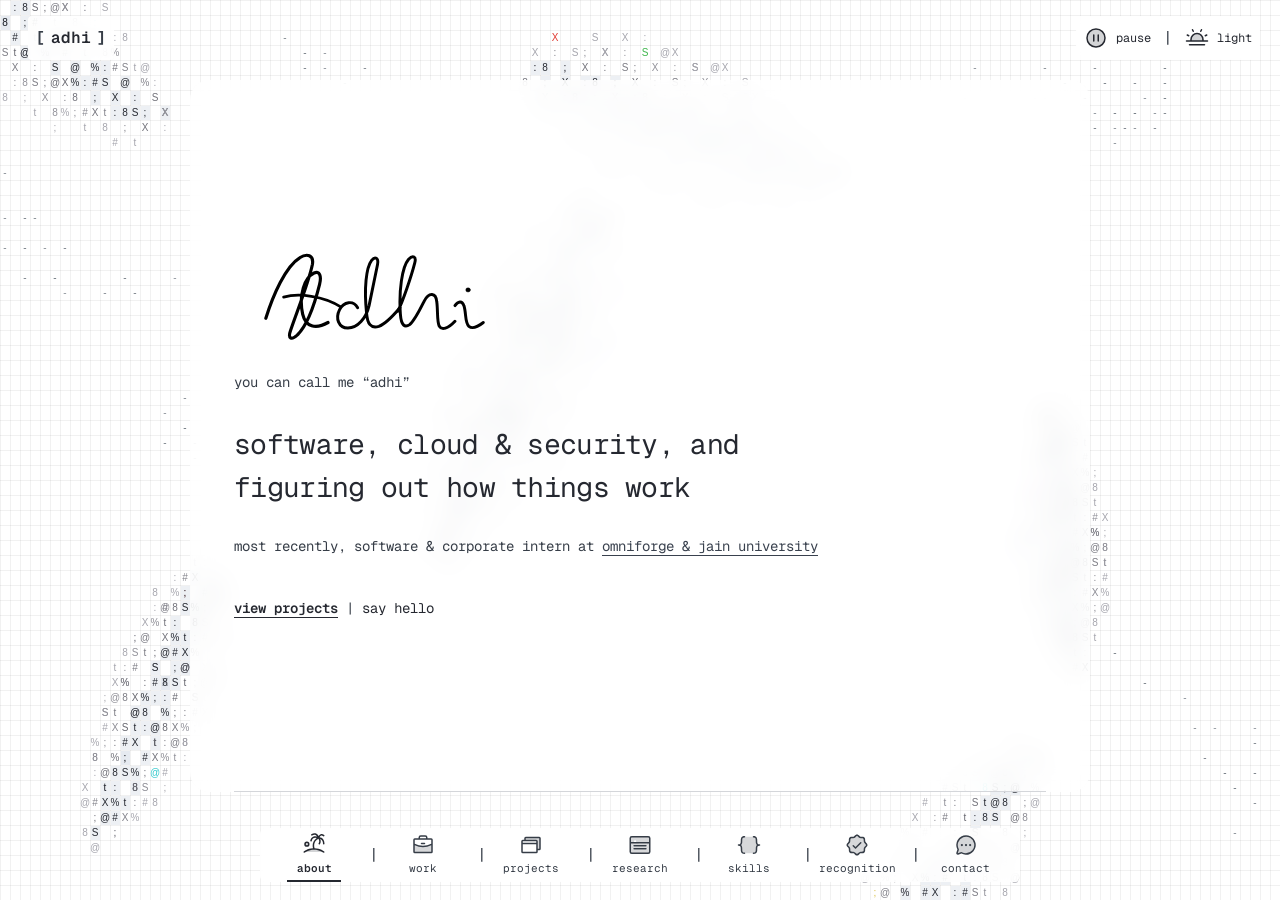
==== commit edb0eb32: "feat: recreate portfolio inspired by sanathr.me with updated work, research, skills, and recognition" ====
--- a/index.html
+++ b/index.html
@@ -1,1010 +1,451 @@
-<!DOCTYPE html>
-<html lang="en" data-theme="dark" data-text="default" data-motion="full">
-<head>
-  <meta charset="UTF-8">
-  <meta name="viewport" content="width=device-width, initial-scale=1.0, viewport-fit=cover">
-  <title>Adhi Gowda — Cloud, Security & AI Systems Developer</title>
-  <meta name="description" content="Personal portfolio space of Adhi Gowda. B.Tech Computer Science student at Jain University specializing in Cloud, Security, AI & Systems.">
-  
-  <!-- Modern Typography -->
-  <link rel="preconnect" href="https://fonts.googleapis.com">
-  <link rel="preconnect" href="https://fonts.gstatic.com" crossorigin>
-  <link href="https://fonts.googleapis.com/css2?family=Plus+Jakarta+Sans:wght@300;400;500;600;700&family=Playfair+Display:ital,wght@0,400;0,600;1,400;1,600&family=JetBrains+Mono:wght@400;500;600&family=Space+Grotesk:wght@500;700&display=swap" rel="stylesheet">
-  
-  <link rel="icon" href="images/favicon.svg" type="image/svg+xml">
-  <link rel="alternate icon" href="images/favicon.jpg">
-  <!-- Core Design System Stylesheet -->
-  <link rel="stylesheet" href="style.css">
-  
-  <!-- Zero-FOUC Theme & Settings Initialization -->
-  <script>
-    (function() {
-      try {
-        const p = JSON.parse(localStorage.getItem("adhi_prefs") || "{}");
-        const doc = document.documentElement;
-        let t = ["dark", "light", "system"].includes(p.theme) ? p.theme : "dark";
-        if (t === "system") {
-          t = window.matchMedia("(prefers-color-scheme: light)").matches ? "light" : "dark";
-        }
-        doc.dataset.theme = t;
-        doc.dataset.text = ["small", "default", "large"].includes(p.text) ? p.text : "default";
-        doc.dataset.motion = p.motion === "reduce" ? "reduce" : "full";
-      } catch (e) {}
-    })();
-  </script>
-</head>
-<body class="antialiased">
-
-  <!-- Ambient Cosmos Background Canvas & Glow Layer -->
-  <div aria-hidden="true" class="cosmos-root">
-    <div id="cosmos" class="cosmos">
-      <div class="cosmos-glow cosmos-glow-a"></div>
-      <div class="cosmos-glow cosmos-glow-b"></div>
-      <div class="cosmos-glow cosmos-glow-c"></div>
-      <div class="cosmos-grid"></div>
-    </div>
-  </div>
-
-  <!-- Pinned Floating FPS Diagnostic HUD -->
-  <div id="fpsBadge" class="fps-badge hidden" aria-hidden="true">
-    <i class="fps-dot"></i>
-    <b id="pinnedFpsVal">60</b> fps
-  </div>
-
-  <!-- Global Fixed Header & Navigation -->
-  <header class="site-header fixed inset-x-0 top-0 z-50">
-    <nav class="nav-container flex items-center justify-between px-6 py-4 lg:px-12">
+<!doctype html>
+<html lang="en" data-theme="light">
+  <head>
+    <meta charset="utf-8" />
+    <meta name="viewport" content="width=device-width, initial-scale=1, viewport-fit=cover" />
+    <title>adhi</title>
+    <meta name="description" content="personal developer portfolio of adhi gowda — software, cloud & security, and figuring out how things work." />
+    
+    <link rel="canonical" href="https://adhigowda.me/" />
+    <link rel="me" href="https://github.com/adhiboss" />
+    <link rel="me" href="https://www.linkedin.com/in/adhigowda2006/" />
+    
+    <link rel="icon" href="images/favicon.svg" type="image/svg+xml" />
+    <link rel="alternate icon" href="images/favicon.jpg" />
+
+    <link rel="preconnect" href="https://fonts.googleapis.com" />
+    <link rel="preconnect" href="https://fonts.gstatic.com" crossorigin />
+    <link href="https://fonts.googleapis.com/css2?family=Geist+Mono:wght@300;400;500;600;700&family=Caveat:wght@600;700&family=Space+Mono:wght@400;700&family=IBM+Plex+Mono:wght@400;500;600&display=swap" rel="stylesheet" />
+
+    <link rel="stylesheet" href="style.css" />
+  </head>
+  <body>
+    <!-- Background Canvas for Graph Paper Grid and ASCII Ocean Simulation -->
+    <canvas aria-hidden="true"></canvas>
+
+    <a class="skip-link" href="#about">skip to portfolio</a>
+
+    <!-- Top Fixed Bar: Brand & Controls -->
+    <header>
+      <a class="portfolio-brand" href="#about">adhi</a>
+      <div class="ocean-controls">
+        <button
+          class="motion-toggle"
+          type="button"
+          aria-label="pause ocean motion"
+          title="pause ocean motion"
+          data-paused="false"
+        >
+          <svg class="icon pause-icon" viewBox="0 0 256 256" aria-hidden="true">
+            <use href="ui-icons.svg#pause-circle"></use>
+          </svg>
+          <svg class="icon play-icon" viewBox="0 0 256 256" aria-hidden="true">
+            <use href="ui-icons.svg#play-circle"></use>
+          </svg>
+          <span class="motion-label">pause</span>
+        </button>
+        <span class="control-pipe motion-separator" aria-hidden="true">|</span>
+        <button
+          class="theme-toggle"
+          type="button"
+          aria-label="switch to dark theme"
+          title="switch to dark theme"
+        >
+          <svg class="icon sea-day" viewBox="0 0 256 256" aria-hidden="true">
+            <use href="ui-icons.svg#sun-horizon"></use>
+          </svg>
+          <svg class="icon sea-night" viewBox="0 0 256 256" aria-hidden="true">
+            <use href="ui-icons.svg#moon-stars"></use>
+          </svg>
+          <span class="theme-label">light</span>
+        </button>
+      </div>
+    </header>
+
+    <!-- Bottom Fixed Section Navigation Dock -->
+    <nav class="section-nav" aria-label="portfolio sections">
+      <a class="section-link" href="#about" aria-label="about" aria-current="location">
+        <svg class="icon" viewBox="0 0 256 256" aria-hidden="true">
+          <use href="ui-icons.svg#island"></use>
+        </svg>
+        <span class="nav-label">about</span>
+        <span class="nav-short" aria-hidden="true">about</span>
+      </a>
+      <a class="section-link" href="#work" aria-label="work">
+        <svg class="icon" viewBox="0 0 256 256" aria-hidden="true">
+          <use href="ui-icons.svg#briefcase"></use>
+        </svg>
+        <span class="nav-label">work</span>
+        <span class="nav-short" aria-hidden="true">work</span>
+      </a>
+      <a class="section-link" href="#projects" aria-label="projects">
+        <svg class="icon" viewBox="0 0 256 256" aria-hidden="true">
+          <use href="ui-icons.svg#browsers"></use>
+        </svg>
+        <span class="nav-label">projects</span>
+        <span class="nav-short" aria-hidden="true">builds</span>
+      </a>
+      <a class="section-link" href="#research" aria-label="research">
+        <svg class="icon" viewBox="0 0 256 256" aria-hidden="true">
+          <use href="ui-icons.svg#article"></use>
+        </svg>
+        <span class="nav-label">research</span>
+        <span class="nav-short" aria-hidden="true">papers</span>
+      </a>
+      <a class="section-link" href="#skills" aria-label="skills">
+        <svg class="icon" viewBox="0 0 256 256" aria-hidden="true">
+          <use href="ui-icons.svg#brackets-curly"></use>
+        </svg>
+        <span class="nav-label">skills</span>
+        <span class="nav-short" aria-hidden="true">skills</span>
+      </a>
+      <a class="section-link" href="#recognition" aria-label="recognition">
+        <svg class="icon" viewBox="0 0 256 256" aria-hidden="true">
+          <use href="ui-icons.svg#seal-check"></use>
+        </svg>
+        <span class="nav-label">recognition</span>
+        <span class="nav-short" aria-hidden="true">roles</span>
+      </a>
+      <a class="section-link" href="#contact" aria-label="contact">
+        <svg class="icon" viewBox="0 0 256 256" aria-hidden="true">
+          <use href="ui-icons.svg#chat-circle-dots"></use>
+        </svg>
+        <span class="nav-label">contact</span>
+        <span class="nav-short" aria-hidden="true">hello</span>
+      </a>
+    </nav>
+
+    <!-- Main Deck Reading Surface -->
+    <main class="portfolio-deck" aria-label="adhi portfolio">
+      <div class="reading-progress" aria-hidden="true"><span></span></div>
       
-      <!-- Brand Logo / Menu Drawer Trigger -->
-      <div class="relative">
-        <button type="button" id="menuToggle" class="menu-trigger" aria-expanded="false" aria-controls="menuPanel" aria-label="Open navigation menu">
-          <span class="menu-mark" aria-hidden="true">
-            <svg viewBox="0 0 32 32" fill="none" class="w-6 h-6">
-              <path d="M16 2L2 28h28L16 2z" stroke="currentColor" stroke-width="2" stroke-linejoin="round"/>
-              <circle cx="16" cy="18" r="3" fill="currentColor"/>
-            </svg>
-          </span>
-          <span class="brand-text">
-            Adhi <span class="brand-italic">Gowda</span>
-          </span>
-          <span class="menu-caret" aria-hidden="true"></span>
-        </button>
-
-        <!-- Navigation Drawer Panel -->
-        <div id="menuPanel" class="menu-panel" inert>
-          <header class="menu-head">
-            <span class="menu-head-mark">
-              <svg viewBox="0 0 32 32" fill="none" class="w-8 h-8">
-                <path d="M16 2L2 28h28L16 2z" stroke="currentColor" stroke-width="2" stroke-linejoin="round"/>
-                <circle cx="16" cy="18" r="3" fill="currentColor"/>
+      <div class="deck-scroll" role="region" tabindex="0" aria-label="portfolio content">
+        
+        <!-- SECTION 1 — HERO / ABOUT -->
+        <section class="deck-section about-panel" id="about" aria-labelledby="heading-about" tabindex="-1">
+          <div class="intro-content">
+            <h1 class="signature-heading" id="heading-about">
+              <img
+                class="signature"
+                src="images/signature.svg"
+                width="600"
+                height="260"
+                fetchpriority="high"
+                decoding="async"
+                alt="adhi"
+                draggable="false"
+              />
+            </h1>
+            <p class="alias">you can call me “adhi”</p>
+            <p class="intro-statement">
+              software, cloud &amp; security, and figuring out how things work
+            </p>
+            <p class="recent-work">
+              most recently, software &amp; corporate intern at
+              <a href="https://www.linkedin.com/in/adhigowda2006/" target="_blank" rel="noopener noreferrer">
+                omniforge &amp; jain university
+              </a>
+            </p>
+            <div class="intro-actions">
+              <a class="primary-action" href="#projects">view projects</a>
+              <a class="text-action" href="#contact">say hello</a>
+            </div>
+          </div>
+        </section>
+
+        <!-- SECTION 2 — WORK / EXPERIENCE -->
+        <section class="deck-section" id="work" aria-labelledby="heading-work" tabindex="-1">
+          <h2 class="cell-text" id="heading-work">work</h2>
+
+          <!-- Work Item 1: OmniForge -->
+          <div class="work-item">
+            <div class="work-heading">
+              <img
+                src="images/omniforge.svg"
+                loading="lazy"
+                decoding="async"
+                width="44"
+                height="44"
+                alt="omniforge"
+                draggable="false"
+              />
+              <div>
+                <h3>omniforge</h3>
+                <p>full stack dev intern</p>
+              </div>
+            </div>
+            <p class="work-dates">
+              <time datetime="2026-04">april 2026</time>
+              <span aria-hidden="true">—</span> <span class="sr-only">to</span>
+              <time datetime="2026-08">august 2026</time>
+            </p>
+            <div class="work-description">
+              <p>learning &amp; implementing as a full stack dev</p>
+              <p>building robust full stack web services, scalable architectures, and interactive client experiences</p>
+            </div>
+            <a
+              class="inline-link"
+              href="https://www.linkedin.com/in/adhigowda2006/"
+              target="_blank"
+              rel="noopener noreferrer"
+            >visit omniforge</a>
+          </div>
+
+          <!-- Work Item 2: Jain University -->
+          <div class="work-item">
+            <div class="work-heading">
+              <img
+                src="images/jain-square.svg"
+                loading="lazy"
+                decoding="async"
+                width="44"
+                height="44"
+                alt="jain (deemed-to-be university)"
+                draggable="false"
+              />
+              <div>
+                <h3>jain (deemed-to-be university)</h3>
+                <p>corporate intern</p>
+              </div>
+            </div>
+            <p class="work-dates">
+              <time datetime="2026-04">april 2026</time>
+              <span aria-hidden="true">—</span> <span class="sr-only">to</span>
+              <time datetime="2026-09">september 2026</time>
+            </p>
+            <div class="work-description">
+              <p>placement coordinator intern facilitating campus recruitment</p>
+              <p>managing student–recruiter coordination and accelerating campus hiring pipelines</p>
+            </div>
+            <a
+              class="inline-link"
+              href="https://www.linkedin.com/in/adhigowda2006/"
+              target="_blank"
+              rel="noopener noreferrer"
+            >visit jain university</a>
+          </div>
+        </section>
+
+        <!-- SECTION 3 — PROJECTS -->
+        <section class="deck-section" id="projects" aria-labelledby="heading-projects" tabindex="-1">
+          <h2 class="cell-text" id="heading-projects">projects</h2>
+          <ul class="project-list">
+            <li>
+              <a href="https://github.com/adhiboss/roadriskai" target="_blank" rel="noopener noreferrer">
+                <span>
+                  <strong>roadrisk ai</strong>
+                  <small>ai / iot &amp; safety</small>
+                </span>
+                <svg class="icon" viewBox="0 0 256 256" aria-hidden="true">
+                  <use href="ui-icons.svg#link-simple"></use>
+                </svg>
+              </a>
+            </li>
+            <li>
+              <a href="https://github.com/adhiboss" target="_blank" rel="noopener noreferrer">
+                <span>
+                  <strong>garudapurana ai</strong>
+                  <small>neural rag / search</small>
+                </span>
+                <svg class="icon" viewBox="0 0 256 256" aria-hidden="true">
+                  <use href="ui-icons.svg#link-simple"></use>
+                </svg>
+              </a>
+            </li>
+            <li>
+              <a href="https://github.com/adhiboss/smart-system-monitor" target="_blank" rel="noopener noreferrer">
+                <span>
+                  <strong>smart system monitor</strong>
+                  <small>linux / utility</small>
+                </span>
+                <svg class="icon" viewBox="0 0 256 256" aria-hidden="true">
+                  <use href="ui-icons.svg#link-simple"></use>
+                </svg>
+              </a>
+            </li>
+            <li>
+              <a href="https://github.com/adhiboss/kernel-behavior-analyzer" target="_blank" rel="noopener noreferrer">
+                <span>
+                  <strong>kernel behavior analyzer</strong>
+                  <small>kernel / observability</small>
+                </span>
+                <svg class="icon" viewBox="0 0 256 256" aria-hidden="true">
+                  <use href="ui-icons.svg#link-simple"></use>
+                </svg>
+              </a>
+            </li>
+            <li>
+              <a href="https://github.com/adhiboss/flames" target="_blank" rel="noopener noreferrer">
+                <span>
+                  <strong>flames.exe</strong>
+                  <small>retro / interactive</small>
+                </span>
+                <svg class="icon" viewBox="0 0 256 256" aria-hidden="true">
+                  <use href="ui-icons.svg#link-simple"></use>
+                </svg>
+              </a>
+            </li>
+            <li>
+              <a href="https://github.com/adhiboss/daily-tech-notes" target="_blank" rel="noopener noreferrer">
+                <span>
+                  <strong>daily tech notes</strong>
+                  <small>devops / cloud playbooks</small>
+                </span>
+                <svg class="icon" viewBox="0 0 256 256" aria-hidden="true">
+                  <use href="ui-icons.svg#link-simple"></use>
+                </svg>
+              </a>
+            </li>
+            <li>
+              <a href="https://github.com/adhiboss/pixel-rearranger" target="_blank" rel="noopener noreferrer">
+                <span>
+                  <strong>pixel rearranger</strong>
+                  <small>canvas / algorithms</small>
+                </span>
+                <svg class="icon" viewBox="0 0 256 256" aria-hidden="true">
+                  <use href="ui-icons.svg#link-simple"></use>
+                </svg>
+              </a>
+            </li>
+            <li>
+              <a href="https://github.com/adhiboss/hackathons_top" target="_blank" rel="noopener noreferrer">
+                <span>
+                  <strong>top hackathons</strong>
+                  <small>community / platform</small>
+                </span>
+                <svg class="icon" viewBox="0 0 256 256" aria-hidden="true">
+                  <use href="ui-icons.svg#link-simple"></use>
+                </svg>
+              </a>
+            </li>
+          </ul>
+          <p class="section-note">
+            my open source contributions are on
+            <a href="https://github.com/adhiboss" target="_blank" rel="noopener noreferrer">github</a>
+          </p>
+        </section>
+
+        <!-- SECTION — RESEARCH -->
+        <section class="deck-section" id="research" aria-labelledby="heading-research" tabindex="-1">
+          <h2 class="cell-text" id="heading-research">research</h2>
+          <ul class="project-list">
+            <li>
+              <a href="https://doi.org/10.5281/zenodo.19106604" target="_blank" rel="noopener noreferrer">
+                <span>
+                  <strong>v2x emergency ecosystem research (zenodo)</strong>
+                  <small>accident detection and alert system: collaborative v2x safety ecosystem for smart city emergency response · doi: 10.5281/zenodo.19106604</small>
+                </span>
+                <svg class="icon" viewBox="0 0 256 256" aria-hidden="true">
+                  <use href="ui-icons.svg#link-simple"></use>
+                </svg>
+              </a>
+            </li>
+            <li>
+              <a href="https://doi.org/10.5281/zenodo.20287607" target="_blank" rel="noopener noreferrer">
+                <span>
+                  <strong>firmware self-healing framework (osf)</strong>
+                  <small>firmware self-healing for vehicle-to-everything (v2x) networks: a runtime-triggered autonomous repair framework · doi: 10.5281/zenodo.20287607</small>
+                </span>
+                <svg class="icon" viewBox="0 0 256 256" aria-hidden="true">
+                  <use href="ui-icons.svg#link-simple"></use>
+                </svg>
+              </a>
+            </li>
+          </ul>
+          <p class="section-note">
+            academic research and preprints are indexed on
+            <a href="https://scholar.google.com/citations?user=SPDqnssAAAAJ&hl=en" target="_blank" rel="noopener noreferrer">google scholar</a>
+          </p>
+        </section>
+
+        <!-- SECTION 4 — SKILLS -->
+        <section class="deck-section" id="skills" aria-labelledby="heading-skills" tabindex="-1">
+          <h2 class="cell-text" id="heading-skills">skills</h2>
+          <dl class="skill-groups">
+            <div>
+              <dt>development workflow</dt>
+              <dd>ai-assisted development | rapid prototyping | debugging with ai</dd>
+            </div>
+            <div>
+              <dt>tools &amp; collaboration</dt>
+              <dd>chatgpt | claude | vs code | git | github</dd>
+            </div>
+            <div>
+              <dt>application development</dt>
+              <dd>frontend | full-stack applications | ai-powered applications</dd>
+            </div>
+            <div>
+              <dt>cloud &amp; deployment</dt>
+              <dd>aws | cloudflare | deployment | hosting</dd>
+            </div>
+          </dl>
+        </section>
+
+        <!-- SECTION 5 — RECOGNITION -->
+        <section class="deck-section" id="recognition" aria-labelledby="heading-recognition" tabindex="-1">
+          <h2 class="cell-text" id="heading-recognition">recognition</h2>
+          <ul class="recognition-list">
+            <li>
+              <span><a href="https://www.linkedin.com/in/adhigowda2006/" target="_blank" rel="noopener noreferrer">crce fet — chenraj roychand center for entrepreneurship</a></span>
+              <strong>president</strong>
+            </li>
+            <li>
+              <span><a href="https://www.linkedin.com/in/adhigowda2006/" target="_blank" rel="noopener noreferrer">computer society of india</a></span>
+              <strong>executive committee</strong>
+            </li>
+            <li>
+              <span><a href="https://lnkd.in/p/ddsyKzhY" target="_blank" rel="noopener noreferrer">linkedin learning fet</a></span>
+              <strong>brand ambassador</strong>
+            </li>
+            <li>
+              <span><a href="https://lnkd.in/p/ddsyKzhY" target="_blank" rel="noopener noreferrer">capgemini brand quest 2025 &amp; 2026</a></span>
+              <strong>student ambassador</strong>
+            </li>
+            <li>
+              <span><a href="https://www.linkedin.com/company/glug-fet-ju/" target="_blank" rel="noopener noreferrer">glug fet ju (fsmk gnu/linux user group)</a></span>
+              <strong>contributor</strong>
+            </li>
+            <li>
+              <span><a href="https://www.linkedin.com/in/adhigowda2006/" target="_blank" rel="noopener noreferrer">centre for grassroots research &amp; innovation (gri)</a></span>
+              <strong>secretary</strong>
+            </li>
+          </ul>
+        </section>
+
+        <!-- SECTION 6 — CONTACT -->
+        <section class="deck-section contact-panel" id="contact" aria-labelledby="heading-contact" tabindex="-1">
+          <h2 class="cell-text" id="heading-contact">contact</h2>
+          <p class="contact-intro">wanna discuss a project or just say hi?</p>
+          <div class="contact-links">
+            <a href="mailto:contact@adhiboss.com" aria-label="email adhi" title="contact@adhiboss.com">
+              <svg class="icon" viewBox="0 0 256 256" aria-hidden="true">
+                <use href="ui-icons.svg#envelope-open"></use>
               </svg>
-            </span>
-            <div>
-              <b>Adhi Gowda</b>
-              <small>Cloud · Security · AI Systems</small>
-            </div>
-            <button type="button" id="menuClose" class="menu-close" aria-label="Close menu">
-              <svg viewBox="0 0 24 24" fill="none" stroke="currentColor" stroke-width="2"><path d="M6 6l12 12M18 6L6 18"/></svg>
-            </button>
-          </header>
-
-          <nav aria-label="Page navigation" class="menu-nav-list">
-            <a href="#top" class="menu-nav-item active">
-              <svg viewBox="0 0 24 24" fill="none" stroke="currentColor" stroke-width="1.8"><path d="M3 10.5L12 3l9 7.5V20a1 1 0 01-1 1h-5v-6h-6v6H4a1 1 0 01-1-1z"/></svg>
-              [ whoami ]
-              <span class="menu-chev">→</span>
             </a>
-            <a href="#projects" class="menu-nav-item">
-              <svg viewBox="0 0 24 24" fill="none" stroke="currentColor" stroke-width="1.8"><rect x="3" y="3" width="7" height="7" rx="1.5"/><rect x="14" y="3" width="7" height="7" rx="1.5"/><rect x="3" y="14" width="7" height="7" rx="1.5"/><rect x="14" y="14" width="7" height="7" rx="1.5"/></svg>
-              [ projects ]
-              <span class="menu-chev">→</span>
+            <a href="https://github.com/adhiboss" aria-label="github" title="github.com/adhiboss" target="_blank" rel="noopener noreferrer">
+              <svg class="icon" viewBox="0 0 24 24" aria-hidden="true">
+                <use href="ui-icons.svg#github"></use>
+              </svg>
             </a>
-            <a href="#research" class="menu-nav-item">
-              <svg viewBox="0 0 24 24" fill="none" stroke="currentColor" stroke-width="1.8"><path d="M12 2v20M2 12h20M4.93 4.93l14.14 14.14M4.93 19.07l14.14-14.14"/></svg>
-              [ research & publications ]
-              <span class="menu-chev">→</span>
+            <a href="https://www.linkedin.com/in/adhigowda2006/" aria-label="linkedin" title="linkedin.com/in/adhigowda2006" target="_blank" rel="noopener noreferrer">
+              <svg class="icon" viewBox="0 0 24 24" aria-hidden="true">
+                <use href="ui-icons.svg#linkedin"></use>
+              </svg>
             </a>
-            <a href="#experience" class="menu-nav-item">
-              <svg viewBox="0 0 24 24" fill="none" stroke="currentColor" stroke-width="1.8"><path d="M16 21v-2a4 4 0 00-4-4H6a4 4 0 00-4 4v2"/><circle cx="9" cy="7" r="4"/><path d="M22 21v-2a4 4 0 00-3-3.87"/><path d="M16 3.13a4 4 0 010 7.75"/></svg>
-              [ experience & leadership ]
-              <span class="menu-chev">→</span>
-            </a>
-            <a href="#skills" class="menu-nav-item">
-              <svg viewBox="0 0 24 24" fill="none" stroke="currentColor" stroke-width="1.8"><path d="M16 18l6-6-6-6M8 6l-6 6 6 6"/></svg>
-              [ skills & certs ]
-              <span class="menu-chev">→</span>
-            </a>
-            <a href="#contact" class="menu-nav-item">
-              <svg viewBox="0 0 24 24" fill="none" stroke="currentColor" stroke-width="1.8"><path d="M21 3L3 10.5l7 2.5 2.5 7z"/><path d="M10 13l11-10"/></svg>
-              [ connect ]
-              <span class="menu-chev">→</span>
-            </a>
-          </nav>
-
-          <!-- Quick Connect Card -->
-          <div class="menu-contact-card">
-            <a href="#contact" class="menu-contact-main">
-              <div>
-                <small class="menu-eyebrow">Work is Worship</small>
-                <b>ಕಾಯಕವೇ ಕೈಲಾಸ</b>
-                <span class="menu-contact-sub">Available for Cloud, AI & Engineering Opportunities</span>
-              </div>
-              <span class="menu-contact-go">→</span>
+            <a href="https://scholar.google.com/citations?user=SPDqnssAAAAJ&hl=en" aria-label="scholar" title="scholar.google.com/citations" target="_blank" rel="noopener noreferrer">
+              <svg class="icon" viewBox="0 0 256 256" aria-hidden="true">
+                <use href="ui-icons.svg#globe-hemisphere-west"></use>
+              </svg>
             </a>
           </div>
-
-          <!-- Dev Settings & Live FPS Diagnostics -->
-          <section class="menu-settings-section">
-            <h3 class="menu-group-title">Preferences & Performance</h3>
-            <div class="menu-setting-row">
-              <span class="menu-setting-label">Text Scale</span>
-              <div role="radiogroup" id="textSizeGroup" class="menu-segment">
-                <button type="button" data-text-opt="small">S</button>
-                <button type="button" data-text-opt="default" class="active">M</button>
-                <button type="button" data-text-opt="large">L</button>
-              </div>
-            </div>
-
-            <!-- Live FPS Meter Accordion -->
-            <details class="menu-perf" open>
-              <summary>Live Performance (FPS check) <span class="perf-chev">▼</span></summary>
-              <div class="menu-fps-box">
-                <div class="fps-readout">
-                  <i id="menuFpsDot" class="fps-dot"></i>
-                  <b id="menuFpsVal">--</b> <span>fps</span>
-                  <small id="fpsStatusText">Benchmarking frame rate...</small>
-                </div>
-                <button type="button" id="pinFpsToggle" class="menu-switch-btn" title="Pin FPS to viewport">
-                  <span>Pin HUD</span>
-                  <i class="switch-toggle" id="pinSwitchIndicator"></i>
-                </button>
-              </div>
-            </details>
-          </section>
-
-          <!-- Drawer Footer -->
-          <footer class="menu-footer">
-            <p>Jain University · CS Engineering (Cloud & Security)</p>
-          </footer>
-        </div>
+          <p class="contact-note">drop a message, i’ll be around</p>
+        </section>
+
       </div>
-
-      <!-- Theme Selector Dropdown & Resume CTA -->
-      <div class="flex items-center gap-3">
-        <a href="resume.pdf" target="_blank" class="resume-btn" title="View Downloadable Resume">
-          <span>Resume</span> 📄
-        </a>
-        <div class="theme-picker-container relative">
-          <button type="button" id="themeBtn" class="theme-btn" aria-expanded="false" aria-label="Toggle theme">
-            <svg viewBox="0 0 24 24" fill="none" stroke="currentColor" stroke-width="1.8" class="theme-icon">
-              <path d="M12 3a9 9 0 100 18 1.8 1.8 0 001.8-1.8 1.2 1.2 0 00-.5-1 1.8 1.8 0 011.8-1.8H17a4 4 0 004-4C21 6.6 17 3 12 3z"/>
-              <circle cx="7.5" cy="11" r="1.2" fill="#ff6338"/>
-              <circle cx="10.5" cy="7.2" r="1.2" fill="#d7ff3f"/>
-              <circle cx="15.2" cy="7.8" r="1.2" fill="#6e8cff"/>
-            </svg>
-          </button>
-          <div id="themePanel" class="theme-panel" inert>
-            <p class="theme-title">Color Theme</p>
-            <div class="theme-options-grid">
-              <button type="button" class="theme-opt-btn" data-theme-val="dark">
-                <span class="theme-swatch dark-swatch">🌙</span>
-                <span>Cosmic Dark</span>
-              </button>
-              <button type="button" class="theme-opt-btn" data-theme-val="light">
-                <span class="theme-swatch light-swatch">☀️</span>
-                <span>Paper Light</span>
-              </button>
-              <button type="button" class="theme-opt-btn" data-theme-val="system">
-                <span class="theme-swatch system-swatch">⚙️</span>
-                <span>System</span>
-              </button>
-            </div>
-          </div>
-        </div>
-      </div>
-    </nav>
-  </header>
-
-  <!-- MAIN VIEWPORT -->
-  <main id="top" class="relative">
-
-    <!-- 1. SIGNATURE HERO SECTION: SCROLL TO DIVE INTO THE 'i' OF ADHI -->
-    <section class="u-section" aria-label="Interactive Hero Portal">
-      <div class="u-stage" id="stageContainer">
-        
-        <!-- Ambient Radial Light Spot following cursor -->
-        <div class="u-spot" id="cursorSpot" aria-hidden="true"></div>
-
-        <!-- 3D Camera Scene Container -->
-        <div class="u-scene">
-          <div class="u-photo" aria-hidden="true"></div>
-          <div class="u-grain" aria-hidden="true"></div>
-          <div class="u-orb u-orb-a" aria-hidden="true"></div>
-          <div class="u-orb u-orb-b" aria-hidden="true"></div>
-          <div class="u-orb u-orb-c" aria-hidden="true"></div>
-
-          <!-- Camera & World Coordinate Space -->
-          <div class="u-camera" id="cameraViewport">
-            <div class="u-world" id="worldContainer">
-              <div class="u-halo" aria-hidden="true"></div>
-              <div class="u-orbit u-orbit-1" aria-hidden="true"></div>
-              <div class="u-orbit u-orbit-2" aria-hidden="true"></div>
-              <div class="u-orbit u-orbit-3" aria-hidden="true"></div>
-
-              <!-- Main Hero Typography -->
-              <div class="u-copy">
-                <p class="u-eyebrow">Cloud & Security Specialist · AI Developer · Community Builder</p>
-                <h1 class="u-title">
-                  <span class="sr-only">Adhi</span>
-                  <span class="u-mark" aria-hidden="true"></span>
-                  <span class="u-wordmark" aria-hidden="true">
-                    Adh<span class="u-i">ı<i class="u-dot" id="focalDot" aria-hidden="true"></i></span>
-                  </span>
-                </h1>
-                <p class="u-subline">2nd-Year B.Tech Computer Science student at Jain University. "I cook on GitHub at night. Just like Batman, but with more git pushes."</p>
-                
-                <!-- Quick project pills on mobile -->
-                <div class="u-sites-mobile">
-                  <span>Selected Projects</span>
-                  <ul>
-                    <li style="--c:#d7ff3f"><a href="#projects">RoadRisk AI</a></li>
-                    <li style="--c:#ff6338"><a href="#projects">GarudaPurana AI</a></li>
-                    <li style="--c:#6e8cff"><a href="#projects">System Monitor</a></li>
-                  </ul>
-                </div>
-              </div>
-
-              <!-- 12 FLOATING ORBITAL NODES (Mapped to Adhi's exact projects & experience) -->
-              <ul class="u-nodes" id="orbitalNodesList">
-                
-                <!-- Node 01: RoadRisk AI -->
-                <li class="u-node" style="--x:6%;--y:18%;--c:var(--m-lime);--i:0;--from:#d7ff3f;--to:#14a37f;--art-ink:#07120c">
-                  <a href="https://github.com/adhiboss/roadriskai" target="_blank" rel="noopener noreferrer">
-                    <span class="u-node-flood" aria-hidden="true"></span>
-                    <span class="u-node-icon" aria-hidden="true">
-                      <svg viewBox="0 0 24 24" fill="none" stroke="currentColor" stroke-width="1.8"><path d="M12 2a8 8 0 00-8 8c0 3 1.5 5.5 4 7v3h8v-3c2.5-1.5 4-4 4-7a8 8 0 00-8-8z"/><path d="M9 22h6"/></svg>
-                    </span>
-                    <b>01</b>
-                    <strong>RoadRisk AI</strong>
-                    <small>AI-Powered Road Safety Analytics</small>
-                  </a>
-                </li>
-
-                <!-- Node 02: GarudaPurana AI (Flagship RAG) -->
-                <li class="u-node" style="--x:72%;--y:12%;--c:var(--m-coral);--i:1;--from:#ff7a45;--to:#c2185b;--art-ink:#fff">
-                  <a href="#projects">
-                    <span class="u-node-flood" aria-hidden="true"></span>
-                    <span class="u-node-icon" aria-hidden="true">
-                      <svg viewBox="0 0 24 24" fill="none" stroke="currentColor" stroke-width="1.8"><path d="M12 3v18M3 12h18M6.5 6.5l11 11M6.5 17.5l11-11"/></svg>
-                    </span>
-                    <b>02</b>
-                    <strong>GarudaPurana AI</strong>
-                    <small>Neural Search & Semantic RAG</small>
-                  </a>
-                </li>
-
-                <!-- Node 03: Cloud Certifications -->
-                <li class="u-node" style="--x:80%;--y:46%;--c:var(--m-blue);--i:2;--from:#7b93ff;--to:#3b1fa8;--art-ink:#fff">
-                  <a href="#skills">
-                    <span class="u-node-flood" aria-hidden="true"></span>
-                    <span class="u-node-icon" aria-hidden="true">
-                      <svg viewBox="0 0 24 24" fill="none" stroke="currentColor" stroke-width="1.8"><path d="M18 10h-1.26A8 8 0 109 20h9a5 5 0 000-10z"/></svg>
-                    </span>
-                    <b>03</b>
-                    <strong>Cloud Certified</strong>
-                    <small>OCI Networking & AWS Practitioner</small>
-                  </a>
-                </li>
-
-                <!-- Node 04: V2X Research Publications -->
-                <li class="u-node" style="--x:11%;--y:64%;--c:var(--m-lime);--i:3;--from:#ffe66d;--to:#2f9e5a;--art-ink:#0d1f12">
-                  <a href="#research">
-                    <span class="u-node-flood" aria-hidden="true"></span>
-                    <span class="u-node-icon" aria-hidden="true">
-                      <svg viewBox="0 0 24 24" fill="none" stroke="currentColor" stroke-width="1.8"><path d="M4 19.5A2.5 2.5 0 016.5 17H20M4 4.5A2.5 2.5 0 016.5 2H20v20H6.5A2.5 2.5 0 014 19.5v-15z"/></svg>
-                    </span>
-                    <b>04</b>
-                    <strong>V2X Research</strong>
-                    <small>DOI Publications & Google Scholar</small>
-                  </a>
-                </li>
-
-                <!-- Node 05: Smart System Monitor -->
-                <li class="u-node" style="--x:42%;--y:8%;--c:var(--m-coral);--i:4;--from:#ffb38a;--to:#8a2b0e;--art-ink:#fff">
-                  <a href="https://github.com/adhiboss/smart-system-monitor" target="_blank" rel="noopener noreferrer">
-                    <span class="u-node-flood" aria-hidden="true"></span>
-                    <span class="u-node-icon" aria-hidden="true">
-                      <svg viewBox="0 0 24 24" fill="none" stroke="currentColor" stroke-width="1.8"><rect x="2" y="3" width="20" height="14" rx="2"/><path d="M8 21h8M12 17v4"/></svg>
-                    </span>
-                    <b>05</b>
-                    <strong>System Monitor</strong>
-                    <small>Lightweight Linux Toolkit in Python</small>
-                  </a>
-                </li>
-
-                <!-- Node 06: FLAMES.EXE Pixel Experience -->
-                <li class="u-node" style="--x:54%;--y:80%;--c:var(--m-blue);--i:5;--from:#ffb3e6;--to:#7b2cbf;--art-ink:#fff">
-                  <a href="https://github.com/adhiboss/flames" target="_blank" rel="noopener noreferrer">
-                    <span class="u-node-flood" aria-hidden="true"></span>
-                    <span class="u-node-icon" aria-hidden="true">
-                      <svg viewBox="0 0 24 24" fill="none" stroke="currentColor" stroke-width="1.8"><path d="M21 8a2 2 0 00-1-1.73l-7-4a2 2 0 00-2 0l-7 4A2 2 0 003 8v8a2 2 0 001 1.73l7 4a2 2 0 002 0l7-4A2 2 0 0021 16Z"/></svg>
-                    </span>
-                    <b>06</b>
-                    <strong>FLAMES.EXE</strong>
-                    <small>Nostalgic Pixel-Art Web App</small>
-                  </a>
-                </li>
-
-                <!-- Node 07: FOSS Club Lead (FSMK) -->
-                <li class="u-node" style="--x:2%;--y:42%;--c:var(--m-lime);--i:6;--from:#ff6b6b;--to:#7a1022;--art-ink:#fff">
-                  <a href="#experience">
-                    <span class="u-node-flood" aria-hidden="true"></span>
-                    <span class="u-node-icon" aria-hidden="true">
-                      <svg viewBox="0 0 24 24" fill="none" stroke="currentColor" stroke-width="1.8"><circle cx="12" cy="12" r="10"/><path d="M12 2a14.5 14.5 0 000 20M2 12h20"/></svg>
-                    </span>
-                    <b>07</b>
-                    <strong>FOSS Club Lead</strong>
-                    <small>Free Software Movement Karnataka</small>
-                  </a>
-                </li>
-
-                <!-- Node 08: Kernel Behavior Analyzer -->
-                <li class="u-node" style="--x:31%;--y:77%;--c:var(--m-coral);--i:7;--from:#ffd166;--to:#ef476f;--art-ink:#fff">
-                  <a href="https://github.com/adhiboss/kernel-behavior-analyzer" target="_blank" rel="noopener noreferrer">
-                    <span class="u-node-flood" aria-hidden="true"></span>
-                    <span class="u-node-icon" aria-hidden="true">
-                      <svg viewBox="0 0 24 24" fill="none" stroke="currentColor" stroke-width="1.8"><path d="M13 2L3 14h9l-1 8 10-12h-9l1-8z"/></svg>
-                    </span>
-                    <b>08</b>
-                    <strong>Kernel Analyzer</strong>
-                    <small>Linux Kernel Observability Toolkit</small>
-                  </a>
-                </li>
-
-                <!-- Node 09: Daily Tech Notes -->
-                <li class="u-node" style="--x:77%;--y:83%;--c:var(--m-blue);--i:8;--from:#4cc9f0;--to:#3a3fd9;--art-ink:#fff">
-                  <a href="https://github.com/adhiboss/daily-tech-notes" target="_blank" rel="noopener noreferrer">
-                    <span class="u-node-flood" aria-hidden="true"></span>
-                    <span class="u-node-icon" aria-hidden="true">
-                      <svg viewBox="0 0 24 24" fill="none" stroke="currentColor" stroke-width="1.8"><path d="M14 2H6a2 2 0 00-2 2v16a2 2 0 002 2h12a2 2 0 002-2V8z"/><path d="M14 2v6h6"/></svg>
-                    </span>
-                    <b>09</b>
-                    <strong>Daily Tech Notes</strong>
-                    <small>Linux, Networking & DevOps Journal</small>
-                  </a>
-                </li>
-
-                <!-- Node 10: CRCE President -->
-                <li class="u-node" style="--x:88%;--y:26%;--c:var(--m-lime);--i:9;--from:#e9c46a;--to:#14284b;--art-ink:#fff">
-                  <a href="#experience">
-                    <span class="u-node-flood" aria-hidden="true"></span>
-                    <span class="u-node-icon" aria-hidden="true">
-                      <svg viewBox="0 0 24 24" fill="none" stroke="currentColor" stroke-width="1.8"><path d="M17 21v-2a4 4 0 00-4-4H5a4 4 0 00-4 4v2"/><circle cx="9" cy="7" r="4"/><path d="M23 21v-2a4 4 0 00-3-3.87"/><path d="M16 3.13a4 4 0 010 7.75"/></svg>
-                    </span>
-                    <b>10</b>
-                    <strong>CRCE President</strong>
-                    <small>Leadership & Student Governance</small>
-                  </a>
-                </li>
-
-                <!-- Node 11: IoT Air Guard & Smart Safety -->
-                <li class="u-node" style="--x:21%;--y:7%;--c:var(--m-coral);--i:10;--from:#5ee7d0;--to:#0b5e7a;--art-ink:#fff">
-                  <a href="https://github.com/adhiboss/air-guard" target="_blank" rel="noopener noreferrer">
-                    <span class="u-node-flood" aria-hidden="true"></span>
-                    <span class="u-node-icon" aria-hidden="true">
-                      <svg viewBox="0 0 24 24" fill="none" stroke="currentColor" stroke-width="1.8"><circle cx="12" cy="12" r="10"/><path d="M12 6v6l4 2"/></svg>
-                    </span>
-                    <b>11</b>
-                    <strong>Air Guard & IoT</strong>
-                    <small>Real-time Environmental Monitoring</small>
-                  </a>
-                </li>
-
-                <!-- Node 12: Batman Protocol -->
-                <li class="u-node" style="--x:83%;--y:65%;--c:var(--m-blue);--i:11;--from:#c9b6f2;--to:#22225e;--art-ink:#fff">
-                  <a href="#whoami">
-                    <span class="u-node-flood" aria-hidden="true"></span>
-                    <span class="u-node-icon" aria-hidden="true">
-                      <svg viewBox="0 0 24 24" fill="none" stroke="currentColor" stroke-width="1.8"><path d="M12 2L2 7l10 5 10-5-10-5zM2 17l10 5 10-5M2 12l10 5 10-5"/></svg>
-                    </span>
-                    <b>12</b>
-                    <strong>Batman Protocol</strong>
-                    <small>"I am debugging in production."</small>
-                  </a>
-                </li>
-              </ul>
-
-              <!-- Bottom Bar with Live Zoom Readout -->
-              <div class="u-bottom">
-                <span><span class="u-wheel">↕</span> Scroll to dive into the i</span>
-                <span class="u-readout" id="zoomReadout">Zoom 1.00×</span>
-              </div>
-            </div>
-          </div>
-        </div>
-
-        <!-- THE ARRIVAL PORTAL SCREEN -->
-        <div class="u-arrive" id="arrivalPortal" inert>
-          <div class="u-portal-copy">
-            <div class="u-arrive-rings" aria-hidden="true"><i></i><i></i><i></i></div>
-            <span class="u-arrive-kicker">You have entered the focal point of the i.</span>
-            <p class="u-arrive-title">
-              <span class="u-arrive-line"><span>Welcome to</span></span>
-              <span class="u-arrive-line"><span class="u-arrive-accent">Adhi Gowda's Space.</span></span>
-            </p>
-            <p class="u-arrive-sub"><span>Adhi</span> · Explore real projects, research papers & technical systems:</p>
-            
-            <ul class="u-arrive-chips">
-              <li style="--c:var(--m-lime)"><a href="#projects"><b>01</b> RoadRisk AI</a></li>
-              <li style="--c:var(--m-coral)"><a href="#projects"><b>02</b> GarudaPurana AI</a></li>
-              <li style="--c:var(--m-blue)"><a href="#research"><b>03</b> V2X Research Papers</a></li>
-              <li style="--c:var(--m-lime)"><a href="#experience"><b>04</b> Leadership & GRI</a></li>
-              <li style="--c:var(--m-coral)"><a href="#skills"><b>05</b> Cloud Certifications</a></li>
-              <li style="--c:var(--m-blue)"><a href="#contact"><b>06</b> Connect & Chat</a></li>
-            </ul>
-
-            <div class="u-arrive-cta">
-              <a href="#projects" class="u-cta-primary">View All Projects →</a>
-              <a href="#contact" class="u-cta-ghost">Get in Touch</a>
-            </div>
-          </div>
-        </div>
-
-      </div>
-    </section>
-
-    <!-- 2. WHOAMI & BIOGRAPHY SECTION -->
-    <section id="whoami" class="section-container">
-      <div class="about-grid">
-        <div>
-          <p class="section-kicker">> WHOAMI.SH</p>
-          <h2 class="section-title">Adhi Gowda.<br/><em>CS Engineering @ Jain University.</em></h2>
-          <p class="about-text">
-            I am a 2nd-year Computer Science Engineering student specializing in <strong>Cloud & Security</strong> at Jain University. I like Linux, cloud infrastructure, networking, and full stack development — making systems do things they probably shouldn't.
-          </p>
-          <p class="about-text">
-            Good with people, comfortable with technology, and currently doing my best to build useful stuff before AI takes over...
-          </p>
-          
-          <div class="quote-box">
-            "I cook on GitHub at night. Just like Batman, but with more git pushes."
-          </div>
-
-          <!-- Interactive Code Terminal Card -->
-          <div class="code-terminal">
-            <div class="terminal-bar">
-              <span class="t-dot red"></span>
-              <span class="t-dot yellow"></span>
-              <span class="t-dot green"></span>
-              <span class="terminal-filename">adhi.config.ts</span>
-            </div>
-            <pre><code><span class="c-kw">const</span> adhi = {
-  <span class="c-key">name</span>: <span class="c-str">"Adhi Gowda"</span>,
-  <span class="c-key">education</span>: <span class="c-str">"B.Tech CSE (Cloud & Security), Jain University"</span>,
-  <span class="c-key">roles</span>: [<span class="c-str">"President @ CRCE"</span>, <span class="c-str">"Club Lead @ FOSS (FSMK)"</span>, <span class="c-str">"Secretary @ GRI"</span>],
-  <span class="c-key">certifications</span>: [<span class="c-str">"OCI 2025 Networking Pro"</span>, <span class="c-str">"AWS Cloud Practitioner"</span>],
-  <span class="c-key">specialization</span>: [<span class="c-str">"Linux Systems"</span>, <span class="c-str">"V2X Research"</span>, <span class="c-str">"AI & RAG"</span>, <span class="c-str">"DevOps"</span>],
-  <span class="c-key">available</span>: <span class="c-bool">true</span>
-};
-
-<span class="c-comment">// Execute engineering pipeline</span>
-adhi.<span class="c-fn">buildUsefulSystems</span>();</code></pre>
-          </div>
-        </div>
-
-        <div class="profile-card-wrapper">
-          <div class="profile-card">
-            <img src="images/profile.png" alt="Adhi Gowda" class="profile-avatar" onerror="this.src='https://github.com/adhiboss.png'">
-            <div class="profile-badge">
-              <strong>Adhi Gowda</strong>
-              <small>Bangalore, Karnataka, India</small>
-            </div>
-            <div class="motto-box">
-              <span class="kannada-text">"ಕಾಯಕವೇ ಕೈಲಾಸ"</span>
-              <small>(Work is Worship — Sri Basavanna)</small>
-            </div>
-            
-            <div class="tech-stack-row">
-              <img src="https://skillicons.dev/icons?i=linux,c,react,ts,js,python,aws,postgres,git,bash,docker,vscode" alt="Adhi's Tech Stack" class="tech-stack-badges">
-            </div>
-
-            <!-- Batman protocol meme card -->
-            <div class="batman-card">
-              <img src="images/the similarities tho___.jpg" alt="Batman Meme" class="batman-img" onerror="this.style.display='none'">
-              <p class="batman-quote">"I am vengeance. I am the night.<br>I am debugging in production."</p>
-            </div>
-          </div>
-        </div>
-      </div>
-    </section>
-
-    <!-- 3. REAL PROJECTS SHOWCASE -->
-    <section id="projects" class="section-container">
-      <div class="section-header">
-        <p class="section-kicker">> LS PROJECTS/</p>
-        <h2 class="section-title">Featured Projects.<br/><em>From Cloud Plazas to Neural Safety.</em></h2>
-        <p class="section-subtitle">Real engineering projects built by Adhi Gowda. Click to explore on GitHub or click <strong>"+ Add to message"</strong> to discuss them.</p>
-      </div>
-
-      <div class="projects-grid">
-        
-        <!-- Project 1: RoadRisk AI -->
-        <article class="project-card" style="--c:var(--m-lime);--from:#d7ff3f;--to:#14a37f">
-          <div class="project-badge">AI, IoT & Safety</div>
-          <div class="project-icon">
-            <svg viewBox="0 0 24 24" fill="none" stroke="currentColor" stroke-width="2"><path d="M12 2a8 8 0 00-8 8c0 3 1.5 5.5 4 7v3h8v-3c2.5-1.5 4-4 4-7a8 8 0 00-8-8z"/><path d="M9 22h6"/></svg>
-          </div>
-          <h3>RoadRisk AI</h3>
-          <p class="project-desc">Web-based intelligent road safety analysis tool using AI and telemetry data visualization to detect road hazards and predict accident-prone zones in smart cities.</p>
-          <div class="project-tags">
-            <span>TypeScript</span>
-            <span>AI / Computer Vision</span>
-            <span>Data Visualization</span>
-            <span>IoT</span>
-          </div>
-          <div class="project-actions">
-            <a href="https://github.com/adhiboss/roadriskai" target="_blank" rel="noopener noreferrer" class="project-link">GitHub Repo →</a>
-            <button type="button" class="btn-add-inquiry" data-item="RoadRisk AI (Intelligent Road Safety Tool)">
-              <span>+</span> Add to message
-            </button>
-          </div>
-        </article>
-
-        <!-- Project 2: GarudaPurana AI -->
-        <article class="project-card" style="--c:var(--m-coral);--from:#ff6338;--to:#b82a0b">
-          <div class="project-badge">AI & RAG Engine</div>
-          <div class="project-icon">
-            <svg viewBox="0 0 24 24" fill="none" stroke="currentColor" stroke-width="2"><path d="M12 2a10 10 0 100 20 10 10 0 000-20z"/><path d="M12 6v6l4 2"/></svg>
-          </div>
-          <h3>GarudaPurana AI</h3>
-          <p class="project-desc">Neural retrieval-augmented generation (RAG) system with semantic chunking over classical texts (Bhagavad Gita & Garuda Purana), multi-stage query classification, and context synthesis.</p>
-          <div class="project-tags">
-            <span>FastAPI</span>
-            <span>Python</span>
-            <span>Embeddings</span>
-            <span>Next.js</span>
-            <span>RAG</span>
-          </div>
-          <div class="project-actions">
-            <a href="https://github.com/adhiboss" target="_blank" rel="noopener noreferrer" class="project-link">View Architecture →</a>
-            <button type="button" class="btn-add-inquiry" data-item="GarudaPurana AI (Neural RAG Architecture)">
-              <span>+</span> Add to message
-            </button>
-          </div>
-        </article>
-
-        <!-- Project 3: Smart System Monitor -->
-        <article class="project-card" style="--c:var(--m-blue);--from:#7b93ff;--to:#3b1fa8">
-          <div class="project-badge">Linux & Systems</div>
-          <div class="project-icon">
-            <svg viewBox="0 0 24 24" fill="none" stroke="currentColor" stroke-width="2"><rect x="2" y="3" width="20" height="14" rx="2"/><path d="M8 21h8M12 17v4"/></svg>
-          </div>
-          <h3>Smart System Monitor</h3>
-          <p class="project-desc">Lightweight Linux monitoring and automation toolkit in Python and Bash for tracking CPU/RAM bottlenecks, disk I/O, process tree analysis, and automated alerts.</p>
-          <div class="project-tags">
-            <span>Python</span>
-            <span>Linux Utilities</span>
-            <span>Bash</span>
-            <span>Systems</span>
-          </div>
-          <div class="project-actions">
-            <a href="https://github.com/adhiboss/smart-system-monitor" target="_blank" rel="noopener noreferrer" class="project-link">GitHub Repo →</a>
-            <button type="button" class="btn-add-inquiry" data-item="Smart System Monitor (Linux Toolkit)">
-              <span>+</span> Add to message
-            </button>
-          </div>
-        </article>
-
-        <!-- Project 4: Kernel Behavior Analyzer -->
-        <article class="project-card" style="--c:var(--m-coral);--from:#ffb38a;--to:#8a2b0e">
-          <div class="project-badge">Kernel & OS Observability</div>
-          <div class="project-icon">
-            <svg viewBox="0 0 24 24" fill="none" stroke="currentColor" stroke-width="2"><path d="M13 2L3 14h9l-1 8 10-12h-9l1-8z"/></svg>
-          </div>
-          <h3>Kernel Behavior Analyzer</h3>
-          <p class="project-desc">Experimental observability toolkit for tracing system calls, analyzing kernel subsystem states, memory allocations, and performance anomalies under stress loads.</p>
-          <div class="project-tags">
-            <span>Shell</span>
-            <span>Linux Kernel</span>
-            <span>Observability</span>
-            <span>Debugging</span>
-          </div>
-          <div class="project-actions">
-            <a href="https://github.com/adhiboss/kernel-behavior-analyzer" target="_blank" rel="noopener noreferrer" class="project-link">GitHub Repo →</a>
-            <button type="button" class="btn-add-inquiry" data-item="Kernel Behavior Analyzer">
-              <span>+</span> Add to message
-            </button>
-          </div>
-        </article>
-
-        <!-- Project 5: FLAMES.EXE -->
-        <article class="project-card" style="--c:var(--m-lime);--from:#ffe66d;--to:#2f9e5a">
-          <div class="project-badge">Creative & Interactive</div>
-          <div class="project-icon">
-            <svg viewBox="0 0 24 24" fill="none" stroke="currentColor" stroke-width="2"><circle cx="12" cy="12" r="10"/><path d="M8 14s1.5 2 4 2 4-2 4-2"/></svg>
-          </div>
-          <h3>FLAMES.EXE</h3>
-          <p class="project-desc">Nostalgic, pixel-inspired web experience recreating the classic FLAMES game with retro pixel-art aesthetic, sound effects, and smooth client-side state handling.</p>
-          <div class="project-tags">
-            <span>TypeScript</span>
-            <span>CSS Pixel Art</span>
-            <span>Retro UI</span>
-          </div>
-          <div class="project-actions">
-            <a href="https://github.com/adhiboss/flames" target="_blank" rel="noopener noreferrer" class="project-link">GitHub Repo →</a>
-            <button type="button" class="btn-add-inquiry" data-item="FLAMES.EXE (Creative Retro Web Experience)">
-              <span>+</span> Add to message
-            </button>
-          </div>
-        </article>
-
-        <!-- Project 6: Daily Tech Notes & Linux Playbooks -->
-        <article class="project-card" style="--c:var(--m-blue);--from:#4cc9f0;--to:#3a3fd9">
-          <div class="project-badge">DevOps & Cloud</div>
-          <div class="project-icon">
-            <svg viewBox="0 0 24 24" fill="none" stroke="currentColor" stroke-width="2"><path d="M14 2H6a2 2 0 00-2 2v16a2 2 0 002 2h12a2 2 0 002-2V8z"/><path d="M14 2v6h6"/></svg>
-          </div>
-          <h3>Daily Tech Notes & Playbooks</h3>
-          <p class="project-desc">A comprehensive documentation repository and hands-on lab experiments exploring TCP communication, DNS, HTTP, AWS Linux Server playbooks, and WSL setup.</p>
-          <div class="project-tags">
-            <span>Networking</span>
-            <span>AWS EC2</span>
-            <span>Linux Lab</span>
-            <span>WSL</span>
-          </div>
-          <div class="project-actions">
-            <a href="https://github.com/adhiboss/daily-tech-notes" target="_blank" rel="noopener noreferrer" class="project-link">GitHub Repo →</a>
-            <button type="button" class="btn-add-inquiry" data-item="Linux & Cloud Networking Documentation">
-              <span>+</span> Add to message
-            </button>
-          </div>
-        </article>
-
-        <!-- Project 7: Pixel Rearranger -->
-        <article class="project-card" style="--c:var(--m-coral);--from:#ffd166;--to:#ef476f">
-          <div class="project-badge">Canvas & Image Processing</div>
-          <div class="project-icon">
-            <svg viewBox="0 0 24 24" fill="none" stroke="currentColor" stroke-width="2"><rect x="3" y="3" width="18" height="18" rx="2"/><circle cx="8.5" cy="8.5" r="1.5"/></svg>
-          </div>
-          <h3>Pixel Rearranger</h3>
-          <p class="project-desc">Browser-based procedural image processing utility that sorts, shuffles, and manipulates pixel arrays on the HTML5 Canvas in real time.</p>
-          <div class="project-tags">
-            <span>JavaScript</span>
-            <span>HTML5 Canvas</span>
-            <span>Image Algorithms</span>
-          </div>
-          <div class="project-actions">
-            <a href="https://github.com/adhiboss/pixel-rearranger" target="_blank" rel="noopener noreferrer" class="project-link">GitHub Repo →</a>
-            <button type="button" class="btn-add-inquiry" data-item="Pixel Rearranger Canvas Tool">
-              <span>+</span> Add to message
-            </button>
-          </div>
-        </article>
-
-        <!-- Project 8: Top Hackathons & 8Hack -->
-        <article class="project-card" style="--c:var(--m-lime);--from:#e9c46a;--to:#14284b">
-          <div class="project-badge">Community Platforms</div>
-          <div class="project-icon">
-            <svg viewBox="0 0 24 24" fill="none" stroke="currentColor" stroke-width="2"><path d="M17 21v-2a4 4 0 00-4-4H5a4 4 0 00-4 4v2"/></svg>
-          </div>
-          <h3>Top Hackathons & 8Hack</h3>
-          <p class="project-desc">Curated platform concepts for student developers to discover competitive hackathons, find project teammates, and track collegiate hackathon submissions.</p>
-          <div class="project-tags">
-            <span>JavaScript</span>
-            <span>CSS</span>
-            <span>Community</span>
-          </div>
-          <div class="project-actions">
-            <a href="https://github.com/adhiboss/hackathons_top" target="_blank" rel="noopener noreferrer" class="project-link">GitHub Repo →</a>
-            <button type="button" class="btn-add-inquiry" data-item="Hackathon Discovery Platform">
-              <span>+</span> Add to message
-            </button>
-          </div>
-        </article>
-      </div>
-    </section>
-
-    <!-- 4. RESEARCH & PUBLICATIONS SECTION -->
-    <section id="research" class="section-container">
-      <div class="section-header">
-        <p class="section-kicker">> LS PUBLICATIONS/ & SCHOLAR</p>
-        <h2 class="section-title">Research & Publications.<br/><em>Edge V2X Networks & Smart City Safety.</em></h2>
-        <p class="section-subtitle">
-          Academic research by Adhi Gowda focusing on autonomous self-healing firmware, lightweight transformer models on edge nodes, and collaborative emergency response ecosystems.
-        </p>
-      </div>
-
-      <!-- Research Profile Links -->
-      <div class="research-profiles-bar">
-        <a href="https://scholar.google.com/citations?user=SPDqnssAAAAJ&hl=en" target="_blank" rel="noopener noreferrer" class="research-profile-btn">
-          <span>🎓 Google Scholar Profile</span> →
-        </a>
-        <a href="https://www.researchgate.net/profile/Adithya-Gowda-3?ev=hdr_xprf" target="_blank" rel="noopener noreferrer" class="research-profile-btn">
-          <span>🔬 ResearchGate Profile</span> →
-        </a>
-      </div>
-
-      <div class="research-grid">
-        
-        <!-- Publication 1 -->
-        <div class="research-card">
-          <div class="flex items-center justify-between">
-            <span class="research-num">MARCH 2026</span>
-            <span class="cert-pill">Zenodo DOI</span>
-          </div>
-          <h3>Accident Detection and Alert System: A Collaborative V2X Safety Ecosystem for Smart City Emergency Response</h3>
-          <p>
-            Proposing a low-latency Vehicle-to-Everything (V2X) architecture that coordinates sensor data across moving vehicles and urban edge road units to dispatch instant emergency services upon multi-point collision validation.
-          </p>
-          <div class="doi-box">
-            <span><strong>DOI:</strong> <a href="https://doi.org/10.5281/zenodo.19106604" target="_blank" rel="noopener noreferrer">10.5281/zenodo.19106604</a></span>
-            <small>License: CC BY 4.0</small>
-            <a href="research/TDPCL_Research_Paper.pdf" target="_blank" class="pdf-btn">📄 Read Paper PDF</a>
-          </div>
-          <button type="button" class="btn-add-inquiry text-sm mt-4" data-item="V2X Accident Detection & Emergency System Paper">
-            <span>+</span> Add to message
-          </button>
-        </div>
-
-        <!-- Publication 2 -->
-        <div class="research-card">
-          <div class="flex items-center justify-between">
-            <span class="research-num">MARCH 2026</span>
-            <span class="cert-pill">OSF DOI</span>
-          </div>
-          <h3>Firmware Self-Healing for Vehicle-to-Everything (V2X) Networks: A Runtime-Triggered Autonomous Repair Framework</h3>
-          <p>
-            An autonomous recovery framework leveraging lightweight quantized transformer models running on resource-constrained micro-edge nodes to repair corrupted or compromised firmware without taking vehicle subsystems offline.
-          </p>
-          <div class="doi-box">
-            <span><strong>DOI:</strong> <a href="https://doi.org/10.17605/OSF.IO/8BWT4" target="_blank" rel="noopener noreferrer">10.17605/OSF.IO/8BWT4</a></span>
-            <small>License: CC BY 4.0</small>
-            <a href="research/Self_healing.pdf" target="_blank" class="pdf-btn">📄 Read Paper PDF</a>
-          </div>
-          <button type="button" class="btn-add-inquiry text-sm mt-4" data-item="Firmware Self-Healing V2X Edge Transformers Paper">
-            <span>+</span> Add to message
-          </button>
-        </div>
-      </div>
-    </section>
-
-    <!-- 5. EXPERIENCE & LEADERSHIP SECTION -->
-    <section id="experience" class="section-container">
-      <div class="section-header">
-        <p class="section-kicker">> CAT LEADERSHIP_EXPERIENCE.LOG</p>
-        <h2 class="section-title">Leadership & Experience.<br/><em>Building Teams & Fostering Communities.</em></h2>
-        <p class="section-subtitle">Active roles across technical societies, research centers, and open-source movements.</p>
-      </div>
-
-      <div class="experience-timeline-grid">
-        
-        <div class="exp-card">
-          <div class="exp-role-badge">PRESENT</div>
-          <div class="exp-header">
-            <h4>PRESIDENT</h4>
-            <div class="exp-org">CRCE (Student Governance & Technical Innovation)</div>
-          </div>
-          <p class="exp-desc">Directing student operations, driving technical initiatives, and coordinating collegiate activities across departments.</p>
-        </div>
-
-        <div class="exp-card">
-          <div class="exp-role-badge">COMMUNITY LEAD</div>
-          <div class="exp-header">
-            <h4>CLUB LEAD</h4>
-            <div class="exp-org">FOSS Club · Free Software Movement Karnataka (FSMK)</div>
-          </div>
-          <p class="exp-desc">Leading open-source advocacy, Linux workshops, and developer meetups to empower students with freedom-respecting software.</p>
-        </div>
-
-        <div class="exp-card">
-          <div class="exp-role-badge">RESEARCH EXEC</div>
-          <div class="exp-header">
-            <h4>SECRETARY</h4>
-            <div class="exp-org">
-              <a href="https://www.linkedin.com/company/centre-for-grassroots-research-innovation-gri/?viewAsMember=true" target="_blank" rel="noopener noreferrer">
-                Centre For Grassroots Research & Innovation (GRI) ↗
-              </a>
-            </div>
-          </div>
-          <p class="exp-desc">Organizing scientific initiatives, mentoring student researchers, and coordinating grassroots research publications.</p>
-        </div>
-
-        <div class="exp-card">
-          <div class="exp-role-badge">TECHNICAL BODY</div>
-          <div class="exp-header">
-            <h4>EXECUTIVE COMMITTEE</h4>
-            <div class="exp-org">
-              <a href="https://www.linkedin.com/company/computer-society-of-india/" target="_blank" rel="noopener noreferrer">
-                Computer Society of India (CSI) ↗
-              </a>
-            </div>
-          </div>
-          <p class="exp-desc">Managing inter-collegiate technical symposiums, hackathons, and corporate speaker sessions.</p>
-        </div>
-
-        <div class="exp-card">
-          <div class="exp-role-badge">UNIVERSITY INTERN</div>
-          <div class="exp-header">
-            <h4>CORPORATE RELATIONS & PLACEMENT</h4>
-            <div class="exp-org">Jain University</div>
-          </div>
-          <p class="exp-desc">Fostering industry alliances, organizing campus recruitment drives, and demonstrating student technical portfolios to recruiters.</p>
-        </div>
-
-        <div class="exp-card">
-          <div class="exp-role-badge">HACKATHONS</div>
-          <div class="exp-header">
-            <h4>HACKATHON COMPETITOR</h4>
-            <div class="exp-org">Bharatiya Antriksh '25 · Inceptrix 2.0 '26</div>
-          </div>
-          <p class="exp-desc">Building rapid prototypes in high-pressure 24–48hr environments spanning AI safety, aerospace, and web systems.</p>
-        </div>
-      </div>
-    </section>
-
-    <!-- 6. SKILLS & CERTIFICATIONS MATRIX -->
-    <section id="skills" class="section-container">
-      <div class="section-header">
-        <p class="section-kicker">> SYS.SKILLS & VERIFIED_CERTS</p>
-        <h2 class="section-title">Skills & Certifications.<br/><em>Engineered for Resilient Infrastructure.</em></h2>
-      </div>
-
-      <!-- Certifications Highlight -->
-      <div class="certs-container mb-8">
-        <div class="cert-card">
-          <div class="cert-icon"><img src="images/OC.png" alt="OCI Certified" class="cert-img-badge"></div>
-          <div>
-            <strong>OCI 2025 Certified Networking Professional</strong>
-            <p>Oracle Cloud Infrastructure · Advanced Cloud Network Topology, VCN Architecture, Security Lists & Gateway Routing</p>
-          </div>
-        </div>
-        <div class="cert-card">
-          <div class="cert-icon"><img src="images/AWS.jpg" alt="AWS Certified" class="cert-img-badge"></div>
-          <div>
-            <strong>AWS Cloud Practitioner</strong>
-            <p>Amazon Web Services · Core Cloud Services, IAM, Security, EC2, S3, RDS & Well-Architected Framework</p>
-          </div>
-        </div>
-      </div>
-
-      <div class="skills-grid">
-        <div class="skill-card">
-          <span class="skill-code">01_FULL-STACK</span>
-          <h3>Web & Backend Systems</h3>
-          <p class="skill-tech">JavaScript, TypeScript, React, Next.js, Node.js, Python, FastAPI, SQL, REST APIs</p>
-          <p>Building responsive web applications, interactive dashboards, and scalable backend services with end-to-end integration.</p>
-        </div>
-
-        <div class="skill-card">
-          <span class="skill-code">02_AI_CV</span>
-          <h3>AI, Computer Vision & NLP</h3>
-          <p class="skill-tech">Python, YOLO, MobileNetV2, Rasa, RAG Pipelines, Embeddings</p>
-          <p>Building intelligent systems for real-time object detection, telemetry classification, and conversational RAG assistants.</p>
-        </div>
-
-        <div class="skill-card">
-          <span class="skill-code">03_CLOUD_INFRA</span>
-          <h3>Cloud, Security & Linux</h3>
-          <p class="skill-tech">AWS, Oracle Cloud (OCI), Linux Kernel, TCP/IP, DNS, Bash, Docker</p>
-          <p>Deploying, configuring, and hardening Linux servers, containerizing services, and managing cloud network infrastructure securely.</p>
-        </div>
-
-        <div class="skill-card">
-          <span class="skill-code">04_DEV_WORKFLOW</span>
-          <h3>Developer Workflow & Tools</h3>
-          <p class="skill-tech">Git, GitHub, VS Code, Postman, Linux WSL, Figma</p>
-          <p>Disciplined version control, automated CI/CD pipelines, API testing, and collaborative engineering workflows.</p>
-        </div>
-      </div>
-    </section>
-
-    <!-- 7. LIVE GITHUB CONTRIBUTIONS & DUOLINGO STATS -->
-    <section class="section-container">
-      <div class="section-header text-center">
-        <p class="section-kicker">> REAL-TIME TELEMETRY</p>
-        <h2 class="section-title">Git Activity & Consistency.</h2>
-      </div>
-
-      <div class="stats-wrapper">
-        <!-- Live GitHub Chart -->
-        <div class="stats-card">
-          <h3>GitHub Contribution Heatmap (@adhiboss)</h3>
-          <div class="chart-scroll">
-            <a href="https://github.com/adhiboss" target="_blank" rel="noopener noreferrer">
-              <img src="https://ghchart.rshah.org/adhiboss" alt="Adhi Gowda's GitHub Activity" class="github-chart-img">
-            </a>
-          </div>
-        </div>
-
-        <!-- Duolingo Streak -->
-        <div class="stats-card mt-6">
-          <h3>Language Learning Streak (Duolingo)</h3>
-          <div class="chart-scroll text-center">
-            <a href="https://www.duolingo.com/profile/ADHIGOWDA1" target="_blank" rel="noopener noreferrer">
-              <img src="https://duolingo-stats-card.vercel.app/api?username=ADHIGOWDA1&theme=dracula" alt="Adhi's Duolingo Streak" class="duolingo-card-img">
-            </a>
-          </div>
-        </div>
-      </div>
-    </section>
-
-    <!-- 8. CONTACT & CONNECT -->
-    <section id="contact" class="section-container text-center">
-      <div class="max-w-2xl mx-auto">
-        <p class="section-kicker">> ./CONNECT.SH</p>
-        <h2 class="section-title">Let's Build Something Useful.<br/><em>Reach Out Directly.</em></h2>
-        <p class="section-subtitle">
-          Whether you want to discuss cloud infrastructure, collaborate on research, or discuss engineering roles — feel free to connect!
-        </p>
-
-        <!-- Direct Social Links Bar -->
-        <div class="social-links-grid mt-6">
-          <a href="https://github.com/adhiboss" target="_blank" rel="noopener noreferrer" class="social-chip">
-            <span>GitHub</span> ↗
-          </a>
-          <a href="https://www.linkedin.com/in/adhigowda2006/" target="_blank" rel="noopener noreferrer" class="social-chip">
-            <span>LinkedIn</span> ↗
-          </a>
-          <a href="https://leetcode.com/u/adhiboss/" target="_blank" rel="noopener noreferrer" class="social-chip">
-            <span>LeetCode</span> ↗
-          </a>
-          <a href="https://scholar.google.com/citations?user=SPDqnssAAAAJ&hl=en" target="_blank" rel="noopener noreferrer" class="social-chip">
-            <span>Google Scholar</span> ↗
-          </a>
-          <a href="resume.pdf" target="_blank" rel="noopener noreferrer" class="social-chip resume-chip">
-            <span>Download Resume</span> 📄
-          </a>
-        </div>
-
-        <div class="contact-buttons-group mt-8">
-          <a href="https://wa.me/?text=Hi%20Adhi%2C%20I%20saw%20your%20portfolio%20and%20would%20like%20to%20connect%20with%20you!" target="_blank" rel="noopener noreferrer" class="u-cta-primary" id="directWaBtn">
-            <span>💬 Chat on WhatsApp</span> →
-          </a>
-          <a href="https://formspree.io/f/xyknzvna" target="_blank" rel="noopener noreferrer" class="u-cta-ghost" id="directEmailBtn">
-            <span>✉️ Send via Formspree</span>
-          </a>
-        </div>
-      </div>
-    </section>
-
-    <!-- SITE FOOTER -->
-    <footer class="site-footer">
-      <div class="footer-content">
-        <div class="footer-brand">
-          <h3>Adhi <em>Gowda</em></h3>
-          <p>B.Tech CSE (Cloud & Security) · Jain University</p>
-          <small>SYSTEM HALTED. © 2026 Adhi Gowda. Built with reverse-engineered 60FPS precision.</small>
-        </div>
-        <div class="footer-links">
-          <a href="#top">Back to Top ↑</a>
-          <a href="#whoami">Whoami</a>
-          <a href="#projects">Projects</a>
-          <a href="#research">Research</a>
-          <a href="#experience">Experience</a>
-          <a href="#skills">Skills</a>
-          <a href="#contact">Contact</a>
-        </div>
-      </div>
-    </footer>
-
-  </main>
-
-  <!-- FLOATING INQUIRY BASKET PILL -->
-  <aside id="inquiryBasket" class="basket-pill hidden" aria-label="Inquiry Basket">
-    <div class="basket-inner">
-      <span class="basket-count" id="basketCount">0</span>
-      <div class="basket-info">
-        <strong id="basketLabel">Topics / Projects Selected</strong>
-        <small id="basketHint">Click to generate pre-filled inquiry</small>
-      </div>
-      <button type="button" id="basketSendBtn" class="basket-send-btn" title="Send selected items">
-        <span>Connect</span> →
-      </button>
-      <button type="button" id="basketClearBtn" class="basket-clear-btn" title="Clear selections">×</button>
-    </div>
-  </aside>
-
-  <!-- Interactive JavaScript Engine -->
-  <script src="script.js"></script>
-</body>
+    </main>
+
+    <!-- Configuration & Interactive Simulation Engine -->
+    <script src="portfolio-data.js"></script>
+    <script src="script.js"></script>
+  </body>
 </html>
--- a/style.css
+++ b/style.css
@@ -1,2036 +1,986 @@
 /* ==========================================================================
-   ADHI GOWDA — DESIGN SYSTEM & REVERSE-ENGINEERED COMPONENT ENGINE
-   Tailored with 100% real content from adhiboss.github.io
-   ========================================================================== */
+   SANATH PORTFOLIO RECREATION DESIGN SYSTEM
+   Faithfully reproduced for Adhi Gowda (adhigowda.me)
+   Minimalist, editorial-style, typography-driven with graph grid & ASCII ocean
+   ========================================================================== */
+
+@import url("https://fonts.googleapis.com/css2?family=Geist+Mono:wght@300;400;500;600;700&family=Caveat:wght@600;700&family=Space+Mono:wght@400;700&family=IBM+Plex+Mono:wght@400;500;600&display=swap");
 
 :root {
-  /* Font Families */
-  --font-sans: 'Plus Jakarta Sans', -apple-system, BlinkMacSystemFont, 'Segoe UI', Roboto, sans-serif;
-  --font-serif: 'Playfair Display', Georgia, Cambria, 'Times New Roman', serif;
-  --font-mono: 'JetBrains Mono', SFMono-Regular, Menlo, Monaco, Consolas, monospace;
-  --font-display: 'Space Grotesk', -apple-system, BlinkMacSystemFont, sans-serif;
-
-  /* Cosmic Dark Palette (Default) */
-  --background: #07090d;
-  --foreground: #f4f2ff;
-  --cosmos: #07090d;
-  --panel-bg: rgba(14, 15, 22, 0.95);
-  --glass-bg: rgba(18, 20, 28, 0.78);
-  --grid-dot: rgba(255, 255, 255, 0.08);
-
-  /* Signature Accents */
-  --u-acid: #d7ff3f;
-  --u-bg: #07090d;
-  --u-fg: #f4f1e8;
-  --u-card: rgba(12, 14, 19, 0.85);
-  --u-card-hover: rgba(20, 22, 28, 0.96);
-  --u-line: rgba(255, 255, 255, 0.1);
-  --u-shade: rgba(0, 0, 0, 0.65);
-  --u-muted: #9a9d96;
-  --u-soft: #c4c7bf;
-
-  /* Domain Category Colors */
-  --m-lime: #d7ff3f;
-  --m-coral: #ff6338;
-  --m-blue: #6e8cff;
-
-  /* Organic Spring Easing Physics */
-  --u-spring: linear(0, 0.009, 0.035 2.1%, 0.141, 0.281 6.7%, 0.723 12.9%, 0.938 16.7%, 1.017, 1.077, 1.121, 1.149 24.3%, 1.159, 1.163, 1.161, 1.154 29.9%, 1.129 32.8%, 1.051 39.6%, 1.017 43.1%, 0.991, 0.977 51%, 0.974 53.8%, 0.975 57.1%, 0.997 69.8%, 1.003 76.9%, 1.004 83.8%, 1);
-
-  /* Text Scaling Factor */
-  --text-scale: 1;
-}
-
-/* Light / Paper Mode Overrides */
-:root[data-theme="light"] {
-  --background: #faf8f4;
-  --foreground: #121318;
-  --cosmos: #faf8f4;
-  --panel-bg: rgba(255, 255, 255, 0.96);
-  --glass-bg: rgba(255, 255, 255, 0.85);
-  --grid-dot: rgba(18, 19, 24, 0.09);
-
-  --u-acid: #c2461c;
-  --u-bg: #faf8f4;
-  --u-fg: #121318;
-  --u-card: rgba(255, 255, 255, 0.92);
-  --u-card-hover: #ffffff;
-  --u-line: rgba(0, 0, 0, 0.1);
-  --u-shade: rgba(70, 55, 35, 0.08);
-  --u-muted: #5a5d56;
-  --u-soft: #2b2d28;
-
-  --m-lime: #2f9e5a;
-  --m-coral: #e5532d;
-  --m-blue: #4c68e8;
-}
-
-/* Text Size Preferences */
-html[data-text="small"] { --text-scale: 0.9; }
-html[data-text="large"] { --text-scale: 1.12; }
-
-/* Base Reset & Typography */
+  color-scheme: light;
+  --ocean-background: #ffffff;
+  --deck-surface: rgba(255, 255, 255, 0.82);
+  --dock-surface: rgba(255, 255, 255, 0.88);
+  --deck-ink: #252830;
+  --deck-muted: #363d47;
+  --deck-line: #d4d6da;
+  --deck-accent: #39414e;
+  --cell-background: #454b56;
+  --cell-ink: #ffffff;
+  --font-mono: "Geist Mono", "IBM Plex Mono", "Space Mono", ui-monospace, Menlo, Monaco, Consolas, monospace;
+}
+
+html[data-theme="dark"] {
+  color-scheme: dark;
+  --ocean-background: #000000;
+  --deck-surface: rgba(8, 10, 14, 0.82);
+  --dock-surface: rgba(8, 10, 14, 0.88);
+  --deck-ink: #e5e7ec;
+  --deck-muted: #c1c7d1;
+  --deck-line: #31353e;
+  --deck-accent: #c3c9d4;
+  --cell-background: #2b303c;
+  --cell-ink: #ffffff;
+}
+
 *, *::before, *::after {
   box-sizing: border-box;
+}
+
+html, body {
   margin: 0;
   padding: 0;
-}
-
-html {
-  font-size: calc(16px * var(--text-scale));
-  scroll-behavior: smooth;
-  color-scheme: dark;
-}
-
-html[data-theme="light"] {
-  color-scheme: light;
+  height: 100%;
+  overflow: hidden;
+  background: var(--ocean-background);
 }
 
 body {
-  font-family: var(--font-sans);
-  background-color: var(--background);
-  color: var(--foreground);
-  line-height: 1.6;
-  overflow-x: hidden;
-  transition: background-color 0.35s ease, color 0.35s ease;
-  min-height: 100vh;
+  isolation: isolate;
+  color: var(--deck-ink);
+  font: 400 16px/1.7 var(--font-mono);
+  text-transform: lowercase;
+  -webkit-font-smoothing: antialiased;
+  -moz-osx-font-smoothing: grayscale;
+}
+
+button, a {
+  -webkit-tap-highlight-color: transparent;
+}
+
+button {
+  font: inherit;
+  text-transform: inherit;
 }
 
 a {
-  color: inherit;
+  color: var(--deck-accent);
+  text-underline-offset: 4px;
+}
+
+a:focus-visible,
+button:focus-visible,
+.deck-scroll:focus-visible {
+  outline: 2px solid var(--deck-accent);
+  outline-offset: 4px;
+}
+
+::selection {
+  color: var(--ocean-background);
+  background: var(--deck-accent);
+}
+
+/* ==========================================================================
+   BACKGROUND CANVAS (GRAPH PAPER GRID & ASCII OCEAN SIMULATION)
+   ========================================================================== */
+
+canvas {
+  position: fixed;
+  top: 0;
+  right: 0;
+  bottom: 0;
+  left: 0;
+  z-index: 0;
+  display: block;
+  width: 100%;
+  height: 100vh;
+  height: 100dvh;
+  font-family: var(--font-mono);
+  pointer-events: auto;
+}
+
+.icon {
+  display: block;
+  width: 22px;
+  height: 22px;
+  flex: none;
+  fill: currentColor;
+}
+
+img, .icon {
+  -webkit-user-drag: none;
+  -webkit-user-select: none;
+  user-select: none;
+}
+
+.sr-only {
+  position: absolute;
+  width: 1px;
+  height: 1px;
+  padding: 0;
+  margin: -1px;
+  overflow: hidden;
+  clip: rect(0, 0, 0, 0);
+  clip-path: inset(50%);
+  white-space: nowrap;
+  border: 0;
+}
+
+.skip-link {
+  position: fixed;
+  top: 12px;
+  left: 12px;
+  z-index: 10;
+  padding: 10px 16px;
+  color: var(--deck-ink);
+  background: var(--ocean-background);
+  transform: translateY(-200%);
+  transition: transform 0.2s ease;
+}
+
+.skip-link:focus {
+  transform: translateY(0);
+}
+
+/* ==========================================================================
+   TOP BAR: BRAND & MOTION / THEME CONTROLS
+   ========================================================================== */
+
+.portfolio-brand {
+  position: fixed;
+  top: max(16px, env(safe-area-inset-top));
+  left: max(28px, env(safe-area-inset-left));
+  z-index: 3;
+  display: flex;
+  align-items: center;
+  min-height: 44px;
+  padding: 0 8px;
+  background: var(--dock-surface);
+  color: var(--deck-ink);
+  font-size: 16px;
+  font-weight: 600;
   text-decoration: none;
-}
-
-button {
-  font-family: inherit;
-  border: none;
-  background: none;
-  cursor: pointer;
-}
-
-/* Utilities */
-.flex { display: flex; }
-.items-center { align-items: center; }
-.justify-between { justify-content: space-between; }
-.gap-3 { gap: 0.75rem; }
-.text-center { text-align: center; }
-.relative { position: relative; }
-.max-w-2xl { max-width: 44rem; }
-.mx-auto { margin-inline: auto; }
-.mb-8 { margin-bottom: 2rem; }
-.mt-4 { margin-top: 1rem; }
-.mt-6 { margin-top: 1.5rem; }
-.mt-8 { margin-top: 2rem; }
-.text-sm { font-size: 0.85rem; }
-
-/* ==========================================================================
-   AMBIENT COSMOS BACKGROUND & PARTICLES
-   ========================================================================== */
-
-.cosmos-root {
+  border-radius: 4px;
+  backdrop-filter: blur(8px);
+}
+
+.portfolio-brand::before {
+  content: "[";
+  margin-right: 5px;
+  color: var(--deck-muted);
+}
+
+.portfolio-brand::after {
+  content: "]";
+  margin-left: 5px;
+  color: var(--deck-muted);
+}
+
+.ocean-controls {
   position: fixed;
-  inset: 0;
-  z-index: -10;
-  background: var(--cosmos);
-  transition: background-color 0.4s ease;
-  overflow: hidden;
-  pointer-events: none;
-}
-
-.cosmos {
-  position: absolute;
-  inset: 0;
-}
-
-.cosmos-glow {
-  position: absolute;
-  border-radius: 50%;
-  filter: blur(60px);
-  will-change: transform;
-}
-
-.cosmos-glow-a {
-  width: 70vmax;
-  height: 70vmax;
-  top: -20vmax;
-  left: -20vmax;
-  background: radial-gradient(circle, rgba(110, 140, 255, 0.22) 0%, transparent 65%);
-  animation: cosmicDrift 24s ease-in-out infinite alternate;
-}
-
-.cosmos-glow-b {
-  width: 60vmax;
-  height: 60vmax;
-  bottom: -20vmax;
-  right: -20vmax;
-  background: radial-gradient(circle, rgba(255, 99, 56, 0.16) 0%, transparent 65%);
-  animation: cosmicDrift 28s ease-in-out infinite alternate-reverse;
-}
-
-.cosmos-glow-c {
-  width: 45vmax;
-  height: 45vmax;
-  top: 35%;
-  left: 30%;
-  background: radial-gradient(circle, rgba(215, 255, 63, 0.1) 0%, transparent 65%);
-  animation: cosmicDrift 19s ease-in-out infinite alternate;
-}
-
-.cosmos-grid {
-  position: absolute;
-  inset: 0;
-  background-image: radial-gradient(var(--grid-dot) 1.2px, transparent 1.5px);
-  background-size: 2rem 2rem;
-  mask: radial-gradient(at 50% 50%, #000 30%, transparent 80%);
-  -webkit-mask: radial-gradient(at 50% 50%, #000 30%, transparent 80%);
-}
-
-@keyframes cosmicDrift {
-  0% { transform: translate(0, 0); }
-  50% { transform: translate(4vw, -4vh); }
-  100% { transform: translate(-3vw, 5vh); }
-}
-
-[data-theme="light"] .cosmos-grid {
-  opacity: 0.45;
-}
-
-[data-theme="light"] .cosmos-root {
-  background: radial-gradient(at 50% 50%, rgba(255, 255, 255, 0.7) 0%, rgba(240, 235, 225, 0.9) 100%), #faf8f4;
-}
-
-/* ==========================================================================
-   FIXED NAVIGATION & HEADER
-   ========================================================================== */
-
-.site-header {
-  position: fixed;
-  inset-inline: 0;
-  top: 0;
-  z-index: 50;
-  backdrop-filter: blur(16px);
-  -webkit-backdrop-filter: blur(16px);
-  background: linear-gradient(180deg, rgba(7, 9, 13, 0.85) 0%, rgba(7, 9, 13, 0) 100%);
-  transition: background-color 0.3s ease;
-}
-
-[data-theme="light"] .site-header {
-  background: linear-gradient(180deg, rgba(250, 248, 244, 0.9) 0%, rgba(250, 248, 244, 0) 100%);
-}
-
-.nav-container {
-  max-width: 90rem;
-  margin: 0 auto;
+  top: max(16px, env(safe-area-inset-top));
+  right: max(20px, env(safe-area-inset-right));
+  z-index: 3;
   display: flex;
   align-items: center;
-  justify-content: space-between;
-}
-
-.menu-trigger {
+  background: var(--dock-surface);
+  border-radius: 4px;
+  backdrop-filter: blur(8px);
+}
+
+.theme-toggle,
+.motion-toggle {
   display: inline-flex;
   align-items: center;
-  gap: 0.65rem;
-  padding: 0.5rem 0.85rem;
-  border-radius: 999px;
-  background: var(--u-card);
-  border: 1px solid var(--u-line);
-  color: var(--foreground);
-  transition: all 0.25s ease;
-}
-
-.menu-trigger:hover {
-  border-color: var(--u-acid);
-  box-shadow: 0 0 16px rgba(215, 255, 63, 0.2);
-}
-
-.brand-text {
-  font-family: var(--font-serif);
-  font-size: 1.25rem;
-  font-weight: 600;
-  letter-spacing: -0.02em;
-}
-
-.brand-italic {
-  font-style: italic;
-  font-weight: 400;
-  color: var(--u-acid);
-}
-
-.menu-caret {
-  width: 0.5rem;
-  height: 0.5rem;
-  border-right: 1.5px solid currentColor;
-  border-bottom: 1.5px solid currentColor;
-  transform: rotate(45deg);
-  margin-top: -3px;
-  transition: transform 0.25s ease;
-}
-
-.menu-trigger[aria-expanded="true"] .menu-caret {
-  transform: rotate(-135deg);
-  margin-top: 3px;
-}
-
-/* Resume CTA Button in Nav */
-.resume-btn {
-  display: inline-flex;
-  align-items: center;
-  gap: 0.35rem;
-  padding: 0.45rem 0.9rem;
-  border-radius: 999px;
-  background: rgba(215, 255, 63, 0.1);
-  border: 1px solid var(--u-acid);
-  color: var(--u-acid);
-  font-size: 0.82rem;
-  font-weight: 600;
-  transition: all 0.2s ease;
-}
-
-.resume-btn:hover {
-  background: var(--u-acid);
-  color: #07090d;
-  box-shadow: 0 0 16px rgba(215, 255, 63, 0.4);
-}
-
-/* Nav Dropdown / Drawer Panel */
-.menu-panel {
-  position: absolute;
-  top: calc(100% + 0.75rem);
+  justify-content: center;
+  gap: 8px;
+  min-width: 44px;
+  min-height: 44px;
+  padding: 0 8px;
+  border: 0;
+  background: none;
+  color: var(--deck-ink);
+  font-size: 12px;
+  cursor: pointer;
+}
+
+.theme-toggle:hover,
+.motion-toggle:hover {
+  color: var(--deck-muted);
+}
+
+.ocean-controls .icon {
+  width: 24px;
+  height: 24px;
+}
+
+.control-pipe {
+  color: var(--deck-muted);
+  padding-inline: 4px;
+}
+
+.play-icon,
+.motion-toggle[data-paused="true"] .pause-icon {
+  display: none;
+}
+
+.motion-toggle[data-paused="true"] .play-icon {
+  display: block;
+}
+
+.sea-night,
+html[data-theme="dark"] .sea-day {
+  display: none;
+}
+
+html[data-theme="dark"] .sea-night {
+  display: block;
+}
+
+/* ==========================================================================
+   PORTFOLIO DECK & READING CONTAINER
+   ========================================================================== */
+
+.portfolio-deck {
+  position: fixed;
+  top: 80px;
+  bottom: calc(108px + env(safe-area-inset-bottom));
   left: 0;
-  width: min(24rem, 92vw);
-  max-height: calc(100vh - 6rem);
-  background: var(--panel-bg);
-  border: 1px solid var(--u-line);
-  border-radius: 1.5rem;
-  padding: 1.25rem;
-  box-shadow: 0 24px 60px -15px rgba(0, 0, 0, 0.7), 0 0 30px rgba(215, 255, 63, 0.08);
-  display: flex;
-  flex-direction: column;
-  gap: 1.15rem;
-  opacity: 0;
-  visibility: hidden;
-  transform: translateY(-8px) scale(0.98);
-  transition: opacity 0.2s ease, transform 0.25s ease, visibility 0s 0.25s;
-  overflow-y: auto;
-  z-index: 60;
-}
-
-.menu-panel.open {
-  opacity: 1;
-  visibility: visible;
-  transform: translateY(0) scale(1);
-  transition: opacity 0.2s ease, transform 0.25s ease;
-}
-
-.menu-head {
-  display: flex;
-  align-items: center;
-  gap: 0.85rem;
-  border-bottom: 1px solid var(--u-line);
-  padding-bottom: 0.85rem;
-}
-
-.menu-head b {
-  font-family: var(--font-serif);
-  font-size: 1.25rem;
-  display: block;
-}
-
-.menu-head small {
-  font-size: 0.65rem;
-  letter-spacing: 0.15em;
-  text-transform: uppercase;
-  color: var(--u-muted);
-}
-
-.menu-close {
-  margin-left: auto;
-  width: 2rem;
-  height: 2rem;
-  border-radius: 50%;
-  display: grid;
-  place-items: center;
-  color: var(--foreground);
-  border: 1px solid var(--u-line);
-}
-
-.menu-close:hover {
-  background: var(--u-line);
-}
-
-.menu-nav-list {
-  display: flex;
-  flex-direction: column;
-  gap: 0.4rem;
-}
-
-.menu-nav-item {
-  display: flex;
-  align-items: center;
-  gap: 0.75rem;
-  padding: 0.65rem 0.85rem;
-  border-radius: 0.75rem;
-  font-size: 0.9rem;
-  font-weight: 500;
-  border: 1px solid transparent;
-  transition: all 0.2s ease;
-}
-
-.menu-nav-item:hover, .menu-nav-item.active {
-  background: rgba(215, 255, 63, 0.08);
-  border-color: rgba(215, 255, 63, 0.35);
-  color: var(--foreground);
-}
-
-.menu-chev {
-  margin-left: auto;
-  color: var(--u-muted);
-  font-size: 0.9rem;
-}
-
-/* Menu Contact Card */
-.menu-contact-card {
-  border: 1px solid var(--u-line);
-  border-radius: 1rem;
-  background: linear-gradient(135deg, rgba(215, 255, 63, 0.08) 0%, transparent 60%);
-  padding: 0.85rem 1rem;
-}
-
-.menu-contact-main {
-  display: flex;
-  align-items: center;
-  justify-content: space-between;
-  gap: 0.5rem;
-}
-
-.menu-eyebrow {
-  font-size: 0.6rem;
-  text-transform: uppercase;
-  letter-spacing: 0.15em;
-  color: var(--u-acid);
-  display: block;
-}
-
-.menu-contact-main b {
-  font-family: var(--font-serif);
-  font-size: 1.15rem;
-  display: block;
-}
-
-.menu-contact-sub {
-  font-size: 0.75rem;
-  color: var(--u-muted);
-}
-
-.menu-contact-go {
-  width: 2.2rem;
-  height: 2.2rem;
-  border-radius: 50%;
-  background: var(--u-acid);
-  color: #07090d;
-  display: grid;
-  place-items: center;
-  font-weight: bold;
-}
-
-/* Settings and Live FPS Section */
-.menu-settings-section {
-  border-top: 1px solid var(--u-line);
-  padding-top: 0.85rem;
-}
-
-.menu-group-title {
-  font-size: 0.65rem;
-  text-transform: uppercase;
-  letter-spacing: 0.15em;
-  color: var(--u-muted);
-  margin-bottom: 0.6rem;
-}
-
-.menu-setting-row {
-  display: flex;
-  align-items: center;
-  justify-content: space-between;
-  margin-bottom: 0.75rem;
-}
-
-.menu-setting-label {
-  font-size: 0.82rem;
-  color: var(--u-soft);
-}
-
-.menu-segment {
-  display: inline-flex;
-  background: rgba(255, 255, 255, 0.06);
-  border-radius: 999px;
-  padding: 0.15rem;
-  border: 1px solid var(--u-line);
-}
-
-.menu-segment button {
-  padding: 0.2rem 0.6rem;
-  font-size: 0.75rem;
-  border-radius: 999px;
-  color: var(--u-muted);
-  transition: all 0.2s ease;
-}
-
-.menu-segment button.active {
-  background: var(--u-acid);
-  color: #07090d;
-  font-weight: 600;
-}
-
-/* Live FPS Box */
-.menu-perf summary {
-  cursor: pointer;
-  font-size: 0.8rem;
-  color: var(--u-soft);
-  display: flex;
-  justify-content: space-between;
-  list-style: none;
-}
-
-.menu-perf summary::-webkit-details-marker { display: none; }
-
-.perf-chev {
-  font-size: 0.65rem;
-  transition: transform 0.2s ease;
-}
-
-.menu-perf[open] .perf-chev { transform: rotate(180deg); }
-
-.menu-fps-box {
-  background: rgba(0, 0, 0, 0.3);
-  border: 1px solid var(--u-line);
-  border-radius: 0.75rem;
-  padding: 0.75rem;
-  margin-top: 0.5rem;
-  display: flex;
-  align-items: center;
-  justify-content: space-between;
-}
-
-.fps-readout {
-  display: flex;
-  flex-direction: column;
-}
-
-.fps-dot {
-  display: inline-block;
-  width: 0.5rem;
-  height: 0.5rem;
-  border-radius: 50%;
-  background: #4ade80;
-  box-shadow: 0 0 8px #4ade80;
-  margin-right: 0.35rem;
-}
-
-.fps-readout b {
-  font-family: var(--font-mono);
-  font-size: 1.15rem;
-}
-
-.fps-readout span {
-  font-size: 0.75rem;
-  color: var(--u-muted);
-}
-
-.fps-readout small {
-  font-size: 0.65rem;
-  color: var(--u-muted);
-}
-
-.menu-switch-btn {
-  display: inline-flex;
-  align-items: center;
-  gap: 0.4rem;
-  font-size: 0.75rem;
-  padding: 0.35rem 0.65rem;
-  border-radius: 999px;
-  background: var(--u-card);
-  border: 1px solid var(--u-line);
-  color: var(--foreground);
-}
-
-.switch-toggle {
-  width: 1.4rem;
-  height: 0.8rem;
-  background: rgba(255, 255, 255, 0.2);
-  border-radius: 999px;
-  position: relative;
-  transition: background-color 0.2s ease;
-}
-
-.switch-toggle::after {
-  content: '';
-  position: absolute;
-  top: 1px;
-  left: 1px;
-  width: 0.65rem;
-  height: 0.65rem;
-  border-radius: 50%;
-  background: #fff;
-  transition: transform 0.2s ease;
-}
-
-.menu-switch-btn.active .switch-toggle {
-  background: var(--u-acid);
-}
-
-.menu-switch-btn.active .switch-toggle::after {
-  transform: translateX(0.6rem);
-}
-
-/* Pinned Live FPS Badge */
-.fps-badge {
-  position: fixed;
-  top: 5rem;
-  left: 1.5rem;
-  z-index: 80;
-  display: flex;
-  align-items: center;
-  gap: 0.4rem;
-  padding: 0.35rem 0.75rem;
-  border-radius: 999px;
-  background: var(--panel-bg);
-  border: 1px solid var(--u-line);
-  font-family: var(--font-mono);
-  font-size: 0.8rem;
-  box-shadow: 0 8px 24px rgba(0, 0, 0, 0.4);
-}
-
-.fps-badge.hidden { display: none; }
-
-/* Theme Picker Dropdown */
-.theme-btn {
-  width: 2.5rem;
-  height: 2.5rem;
-  border-radius: 50%;
-  background: var(--u-card);
-  border: 1px solid var(--u-line);
-  color: var(--foreground);
-  display: grid;
-  place-items: center;
-  transition: all 0.25s ease;
-}
-
-.theme-btn:hover {
-  border-color: var(--u-acid);
-  transform: rotate(-15deg);
-}
-
-.theme-icon {
-  width: 1.35rem;
-  height: 1.35rem;
-}
-
-.theme-panel {
-  position: absolute;
-  top: calc(100% + 0.75rem);
   right: 0;
-  width: 14rem;
-  background: var(--panel-bg);
-  border: 1px solid var(--u-line);
-  border-radius: 1.25rem;
-  padding: 0.85rem;
-  box-shadow: 0 16px 40px rgba(0, 0, 0, 0.6);
-  opacity: 0;
-  visibility: hidden;
-  transform: translateY(-8px);
-  transition: all 0.2s ease;
-  z-index: 60;
-}
-
-.theme-panel.open {
-  opacity: 1;
-  visibility: visible;
-  transform: translateY(0);
-}
-
-.theme-title {
-  font-size: 0.65rem;
-  text-transform: uppercase;
-  letter-spacing: 0.15em;
-  color: var(--u-muted);
-  margin-bottom: 0.5rem;
-}
-
-.theme-options-grid {
-  display: grid;
-  grid-template-columns: 1fr;
-  gap: 0.4rem;
-}
-
-.theme-opt-btn {
-  display: flex;
-  align-items: center;
-  gap: 0.65rem;
-  padding: 0.5rem 0.65rem;
-  border-radius: 0.65rem;
-  font-size: 0.85rem;
-  color: var(--u-soft);
-  border: 1px solid transparent;
-  transition: all 0.2s ease;
-}
-
-.theme-opt-btn:hover, .theme-opt-btn.active {
-  background: rgba(215, 255, 63, 0.08);
-  border-color: rgba(215, 255, 63, 0.35);
-  color: var(--foreground);
-}
-
-/* ==========================================================================
-   HERO SECTION & "DIVE INTO THE 'i'" SCROLL ZOOM ENGINE
-   ========================================================================== */
-
-.u-section {
-  position: relative;
-  height: 420svh;
-  color: var(--u-fg);
-}
-
-.u-stage {
-  position: sticky;
-  top: 0;
-  height: 100svh;
+  z-index: 1;
+  width: min(900px, calc(100% - 64px));
+  margin-inline: auto;
+  background: var(--deck-surface);
+  border-radius: 20px;
   overflow: hidden;
-  display: flex;
-  align-items: center;
-  justify-content: center;
-  isolation: isolate;
-}
-
-.u-spot {
+  backdrop-filter: blur(10px);
+  -webkit-backdrop-filter: blur(10px);
+}
+
+.reading-progress {
   position: absolute;
   top: 0;
   left: 0;
-  width: 65rem;
-  height: 65rem;
-  margin: -32.5rem;
-  background: radial-gradient(circle closest-side, rgba(215, 255, 63, 0.07), transparent 70%);
-  pointer-events: none;
-  transform: translate(50vw, 50vh);
-  transition: opacity 0.6s ease;
-  will-change: transform;
-  z-index: 1;
-}
-
-.u-scene {
+  right: 0;
+  z-index: 2;
+  height: 2px;
+}
+
+.reading-progress span {
+  display: block;
+  width: 100%;
+  height: 100%;
+  transform: scaleX(0);
+  transform-origin: left;
+  background: var(--cell-background);
+  transition: transform 0.08s ease-out;
+}
+
+.deck-scroll {
+  box-sizing: border-box;
+  position: relative;
+  height: 100%;
+  padding-inline: 44px;
+  overflow-y: auto;
+  overflow-x: hidden;
+  overscroll-behavior-y: contain;
+  overflow-anchor: none;
+  scrollbar-width: thin;
+  scrollbar-color: var(--deck-line) transparent;
+  scroll-behavior: smooth;
+}
+
+.deck-scroll:focus-visible {
+  outline-offset: -5px;
+}
+
+.deck-section {
+  box-sizing: border-box;
+  min-height: 100%;
+  padding-block: 48px;
+  border-bottom: 1px solid var(--deck-line);
+}
+
+.deck-section:last-child {
+  border-bottom: 0;
+}
+
+.deck-section:focus {
+  outline: none;
+}
+
+/* ==========================================================================
+   SECTION 1 — HERO / ABOUT
+   ========================================================================== */
+
+.about-panel {
+  display: flex;
+  align-items: center;
+}
+
+.intro-content {
+  max-width: 650px;
+  width: 100%;
+  text-align: left;
+}
+
+.signature-heading {
+  margin: 0 0 4px;
+  width: min(260px, 100%);
+  aspect-ratio: 1380 / 611;
+  overflow: visible;
+  line-height: 0;
+}
+
+.signature {
+  display: block;
+  width: 100%;
+  height: auto;
+  max-height: 110px;
+}
+
+html[data-theme="dark"] .signature {
+  filter: invert(1);
+}
+
+.alias {
+  margin: 16px 0 28px;
+  color: var(--deck-muted);
+  font-size: 14px;
+}
+
+.intro-statement {
+  max-width: 38ch;
+  margin: 0 0 24px;
+  font-size: clamp(22px, 2.2vw, 28px);
+  letter-spacing: -0.025em;
+  line-height: 1.55;
+  text-wrap: balance;
+}
+
+.recent-work,
+.section-note,
+.contact-note {
+  color: var(--deck-muted);
+  font-size: 14px;
+  line-height: 1.8;
+}
+
+.intro-actions {
+  display: flex;
+  flex-wrap: wrap;
+  align-items: center;
+  gap: 12px 24px;
+  margin-top: 28px;
+}
+
+.primary-action,
+.text-action {
+  display: inline-flex;
+  align-items: center;
+  min-height: 44px;
+  padding: 0;
+  color: var(--deck-ink);
+  font-size: 14px;
+  text-decoration: none;
+}
+
+.primary-action {
+  font-weight: 600;
+  text-decoration: underline;
+  text-underline-offset: 4px;
+}
+
+.primary-action:hover,
+.text-action:hover {
+  text-decoration: underline;
+  text-underline-offset: 4px;
+}
+
+.text-action {
+  position: relative;
+}
+
+.text-action::before {
+  content: "|";
   position: absolute;
-  inset: 0;
-}
-
-.u-grain {
-  position: absolute;
-  inset: 0;
-  opacity: 0.035;
-  background-image: radial-gradient(#fff 1px, transparent 1px);
-  background-size: 4px 4px;
-  pointer-events: none;
-}
-
-/* Radial Orbs */
-.u-orb {
-  position: absolute;
-  border-radius: 50%;
-  pointer-events: none;
-  filter: blur(50px);
-}
-
-.u-orb-a {
-  width: 50vw;
-  height: 50vw;
-  top: -10vh;
-  left: -20vw;
-  background: radial-gradient(circle, rgba(110, 140, 255, 0.12) 0%, transparent 70%);
-  animation: cosmicDrift 20s infinite alternate;
-}
-
-.u-orb-b {
-  width: 45vw;
-  height: 45vw;
-  bottom: -15vh;
-  right: -15vw;
-  background: radial-gradient(circle, rgba(255, 99, 56, 0.12) 0%, transparent 70%);
-  animation: cosmicDrift 25s infinite alternate-reverse;
-}
-
-.u-orb-c {
-  width: 35vw;
-  height: 35vw;
-  top: 40vh;
-  left: 35vw;
-  background: radial-gradient(circle, rgba(215, 255, 63, 0.08) 0%, transparent 70%);
-}
-
-.u-camera {
-  position: absolute;
-  inset: 0;
+  left: -16px;
+  color: var(--deck-muted);
+}
+
+/* ==========================================================================
+   BLOCK-LETTER SECTION HEADINGS (.cell-text)
+   ========================================================================== */
+
+.cell-text {
+  display: flex;
+  width: max-content;
+  max-width: 100%;
+  gap: 2px;
+  margin: 0 0 32px;
+  font-size: 22px;
+  font-weight: 500;
+  line-height: 1;
+  letter-spacing: 0;
+}
+
+.cell-text > span {
+  display: inline-grid;
+  place-items: center;
+  flex: none;
+  width: 0.92em;
+  height: 1.4em;
+  background: var(--cell-background);
+  color: var(--cell-ink);
+  border-radius: 2px;
+}
+
+/* ==========================================================================
+   SECTION 2 — WORK / EXPERIENCE
+   ========================================================================== */
+
+.work-item {
+  margin-bottom: 48px;
+}
+
+.work-item:last-child {
+  margin-bottom: 0;
+}
+
+.work-item + .work-item {
+  padding-top: 40px;
+  border-top: 1px solid var(--deck-line);
+}
+
+.work-heading {
+  display: flex;
+  align-items: center;
+  gap: 16px;
+}
+
+.work-heading img {
+  width: 44px;
+  height: 44px;
+  border-radius: 4px;
+  object-fit: contain;
+}
+
+.work-heading h3 {
+  margin: 0 0 4px;
+  font-size: 22px;
+  font-weight: 500;
+  line-height: 1.3;
+}
+
+.work-heading p {
+  margin: 0;
+  font-size: 16px;
+}
+
+.work-dates {
+  margin: 24px 0 28px;
+  color: var(--deck-muted);
+  font-size: 14px;
+  font-variant-numeric: tabular-nums;
+}
+
+.work-description {
+  max-width: 58ch;
+  font-size: 16px;
+  line-height: 1.8;
+}
+
+.inline-link {
+  display: inline-flex;
+  align-items: center;
+  min-height: 44px;
+  font-size: 14px;
+  text-decoration: underline;
+  text-underline-offset: 4px;
+}
+
+/* ==========================================================================
+   SECTION 3 — PROJECTS
+   ========================================================================== */
+
+.project-list,
+.recognition-list {
+  margin: 0;
+  padding: 0;
+  list-style: none;
+}
+
+.project-list {
+  display: grid;
+  grid-template-columns: repeat(2, minmax(0, 1fr));
+  column-gap: 36px;
+}
+
+.project-list a {
+  display: flex;
+  align-items: center;
+  justify-content: space-between;
+  gap: 16px;
+  padding: 20px 0;
+  border-bottom: 1px solid var(--deck-line);
+  color: var(--deck-ink);
+  text-decoration: none;
+}
+
+.project-list a > span {
+  min-width: 0;
+}
+
+.project-list strong {
+  display: block;
+  font-size: 16px;
+  font-weight: 600;
+}
+
+.project-list small {
+  display: block;
+  margin-top: 4px;
+  color: var(--deck-muted);
+  font-size: 14px;
+}
+
+.project-list .icon {
+  width: 18px;
+  height: 18px;
+  color: var(--deck-muted);
+  flex-shrink: 0;
+  transition: transform 0.16s ease, color 0.16s ease;
+}
+
+.project-list a:hover strong {
+  text-decoration: underline;
+  text-underline-offset: 4px;
+}
+
+.project-list a:hover .icon {
+  color: var(--deck-ink);
+  transform: translate(1px, -1px);
+}
+
+.section-note {
+  margin: 28px 0 0;
+}
+
+/* ==========================================================================
+   SECTION 4 — SKILLS
+   ========================================================================== */
+
+.skill-groups {
+  margin: 0;
+}
+
+.skill-groups > div {
+  display: grid;
+  grid-template-columns: 180px minmax(0, 1fr);
+  gap: 28px;
+  padding: 22px 0;
+  border-bottom: 1px solid var(--deck-line);
+}
+
+.skill-groups dt {
+  color: var(--deck-muted);
+  font-size: 14px;
+}
+
+.skill-groups dd {
+  margin: 0;
+  font-size: 16px;
+  line-height: 1.8;
+}
+
+/* ==========================================================================
+   SECTION 5 — RECOGNITION
+   ========================================================================== */
+
+.recognition-list li {
+  display: flex;
+  justify-content: space-between;
+  align-items: baseline;
+  gap: 24px;
+  padding: 16px 0;
+  border-bottom: 1px solid var(--deck-line);
+  font-size: 14px;
+}
+
+.recognition-list strong {
+  color: var(--deck-muted);
+  font-size: 14px;
+  font-weight: 500;
+  text-align: right;
+  flex-shrink: 0;
+}
+
+.recognition-list a {
+  color: var(--deck-ink);
+  text-decoration: none;
+}
+
+.recognition-list a:hover {
+  text-decoration: underline;
+  text-underline-offset: 4px;
+}
+
+/* ==========================================================================
+   SECTION 6 — CONTACT
+   ========================================================================== */
+
+.contact-panel {
+  display: flex;
+  flex-direction: column;
+  justify-content: center;
+  align-items: flex-start;
+}
+
+.contact-intro {
+  max-width: 30ch;
+  margin: 0 0 28px;
+  font-size: 24px;
+  line-height: 1.55;
+  letter-spacing: -0.025em;
+}
+
+.contact-links {
+  display: flex;
+  flex-wrap: wrap;
+}
+
+.contact-links a {
+  position: relative;
   display: grid;
   place-items: center;
-  overflow: hidden;
-  z-index: 2;
-}
-
-.u-world {
+  width: 50px;
+  height: 50px;
+  color: var(--deck-ink);
+}
+
+.contact-links a + a::before {
+  content: "|";
+  position: absolute;
+  left: 0;
+  color: var(--deck-muted);
+}
+
+.contact-links a:hover {
+  color: var(--deck-muted);
+}
+
+.contact-note {
+  margin-top: 28px;
+}
+
+/* ==========================================================================
+   BOTTOM DOCK / SECTION NAV (.section-nav)
+   ========================================================================== */
+
+.section-nav {
+  box-sizing: border-box;
+  position: fixed;
+  left: 50%;
+  bottom: calc(18px + env(safe-area-inset-bottom));
+  transform: translateX(-50%);
+  z-index: 4;
+  display: grid;
+  grid-template-columns: repeat(7, minmax(40px, 1fr));
+  width: min(760px, calc(100% - 32px));
+  background: var(--dock-surface);
+  border-radius: 6px;
+  backdrop-filter: blur(8px);
+  -webkit-backdrop-filter: blur(8px);
+}
+
+.section-link {
   position: relative;
-  width: min(78rem, 92vw);
-  height: min(48rem, 82svh);
-  will-change: transform, opacity;
-  transform-origin: center center;
-}
-
-.u-halo {
-  position: absolute;
-  top: 50%;
-  left: 50%;
-  width: 24rem;
-  height: 24rem;
-  transform: translate(-50%, -50%);
-  border-radius: 50%;
-  background: radial-gradient(circle, rgba(215, 255, 63, 0.1) 0%, rgba(110, 140, 255, 0.04) 40%, transparent 70%);
-  animation: haloBreathe 6s ease-in-out infinite alternate;
-}
-
-@keyframes haloBreathe {
-  0% { transform: translate(-50%, -50%) scale(0.95); opacity: 0.5; }
-  100% { transform: translate(-50%, -50%) scale(1.1); opacity: 0.85; }
-}
-
-.u-orbit {
-  position: absolute;
-  top: 50%;
-  left: 50%;
-  border-radius: 50%;
-  border: 1px solid var(--u-line);
-  pointer-events: none;
-}
-
-.u-orbit-1 {
-  width: 30rem;
-  height: 30rem;
-  transform: translate(-50%, -50%) rotateX(65deg) rotate(15deg);
-}
-
-.u-orbit-2 {
-  width: 44rem;
-  height: 20rem;
-  border-color: rgba(215, 255, 63, 0.12);
-  transform: translate(-50%, -50%) rotateX(68deg) rotate(-20deg);
-}
-
-.u-orbit-3 {
-  width: 56rem;
-  height: 34rem;
-  border-color: rgba(110, 140, 255, 0.1);
-  transform: translate(-50%, -50%) rotateX(62deg) rotate(10deg);
-}
-
-/* Center Wordmark Typography */
-.u-copy {
-  position: absolute;
-  top: 50%;
-  left: 50%;
-  transform: translate(-50%, -50%);
-  text-align: center;
-  white-space: nowrap;
-  pointer-events: none;
-  z-index: 10;
-}
-
-.u-eyebrow {
-  font-family: var(--font-sans);
-  font-size: 0.75rem;
-  letter-spacing: 0.22em;
-  text-transform: uppercase;
-  color: var(--u-acid);
-  margin-bottom: 1rem;
-}
-
-.u-title {
-  font-family: var(--font-serif);
-  font-size: clamp(4.5rem, 11vw, 10rem);
-  font-weight: 500;
-  line-height: 0.95;
-  letter-spacing: -0.02em;
-}
-
-.u-wordmark {
-  display: inline-block;
-  position: relative;
-}
-
-.u-i {
-  position: relative;
-  display: inline-block;
-}
-
-.u-dot {
-  position: absolute;
-  top: 0.28em;
-  left: 0.135em;
-  width: 0.115em;
-  height: 0.115em;
-  border-radius: 50%;
-  background: var(--u-acid);
-  box-shadow: 0 0 16px var(--u-acid);
-  display: inline-block;
-}
-
-.u-subline {
-  font-size: 1.1rem;
-  font-style: italic;
-  color: var(--u-muted);
-  margin-top: 1.5rem;
-  max-width: 32rem;
-  margin-inline: auto;
-  white-space: normal;
-}
-
-.u-sites-mobile {
-  display: none;
-  margin-top: 1.5rem;
-}
-
-@media (max-width: 768px) {
-  .u-sites-mobile { display: block; }
-  .u-sites-mobile span { font-size: 0.65rem; text-transform: uppercase; letter-spacing: 0.15em; color: var(--u-muted); display: block; margin-bottom: 0.5rem; }
-  .u-sites-mobile ul { display: flex; justify-content: center; gap: 0.4rem; list-style: none; }
-  .u-sites-mobile a { border: 1px solid var(--u-line); background: var(--u-card); border-radius: 999px; padding: 0.3rem 0.75rem; font-size: 0.75rem; }
-}
-
-/* ==========================================================================
-   12 FLOATING ORBITAL NODES
-   ========================================================================== */
-
-.u-nodes {
-  position: absolute;
-  inset: 0;
-  list-style: none;
-  pointer-events: auto;
-}
-
-.u-node {
-  position: absolute;
-  left: var(--x);
-  top: var(--y);
-  z-index: 12;
-  animation: nodeFloat calc(6s + var(--i) * 0.4s) ease-in-out calc(var(--i) * -0.9s) infinite;
-}
-
-.u-node > a {
-  display: flex;
-  flex-direction: column;
-  gap: 0.25rem;
-  width: 12.5rem;
-  padding: 0.85rem 1rem;
-  background: var(--u-card);
-  border-left: 2px solid var(--c);
-  border-radius: 0.85rem;
-  backdrop-filter: blur(12px);
-  -webkit-backdrop-filter: blur(12px);
-  box-shadow: 0 10px 30px -10px rgba(0, 0, 0, 0.5);
-  position: relative;
-  overflow: hidden;
-  transition: transform 0.85s var(--u-spring), scale 0.6s var(--u-spring), background 0.3s ease, border-color 0.3s ease, box-shadow 0.4s ease;
-}
-
-.u-node b {
-  font-family: var(--font-mono);
-  font-size: 0.65rem;
-  letter-spacing: 0.15em;
-  color: var(--c);
-  z-index: 2;
-}
-
-.u-node strong {
-  font-size: 1rem;
-  font-weight: 600;
-  letter-spacing: -0.01em;
-  color: var(--foreground);
-  z-index: 2;
-  transition: transform 0.3s ease;
-}
-
-.u-node small {
-  font-size: 0.65rem;
-  text-transform: uppercase;
-  letter-spacing: 0.12em;
-  color: var(--u-muted);
-  z-index: 2;
-  transition: transform 0.3s ease;
-}
-
-.u-node-flood {
-  position: absolute;
-  inset: 0;
-  background: radial-gradient(circle at 10% 0%, var(--from), var(--to));
-  opacity: 0;
-  transition: opacity 0.4s ease;
-  z-index: 1;
-}
-
-.u-node-icon {
-  position: absolute;
-  top: 0.75rem;
-  right: 0.75rem;
-  width: 1.4rem;
-  height: 1.4rem;
-  color: var(--art-ink);
-  opacity: 0;
-  transition: opacity 0.3s ease;
-  z-index: 2;
-}
-
-.u-node:hover {
-  z-index: 18;
-  animation-play-state: paused;
-}
-
-.u-node:hover > a {
-  transform: perspective(700px) translateZ(36px) scale(1.12);
-  border-color: var(--c);
-  box-shadow: 0 20px 50px -10px var(--c), 0 0 30px rgba(215, 255, 63, 0.15);
-}
-
-.u-node:hover .u-node-flood,
-.u-node:hover .u-node-icon {
-  opacity: 1;
-}
-
-.u-node:hover strong,
-.u-node:hover small,
-.u-node:hover b {
-  color: var(--art-ink);
-}
-
-.u-nodes:has(.u-node:hover) .u-node:not(:hover) > a {
-  opacity: 0.4;
-  scale: 0.96;
-}
-
-@keyframes nodeFloat {
-  0%, 100% { transform: translateY(0); }
-  50% { transform: translateY(-8px); }
-}
-
-.u-bottom {
-  position: absolute;
-  bottom: 1.5rem;
-  left: 2rem;
-  right: 2rem;
-  display: flex;
-  justify-content: space-between;
-  align-items: center;
-  font-size: 0.7rem;
-  text-transform: uppercase;
-  letter-spacing: 0.15em;
-  color: var(--u-muted);
-  z-index: 30;
-}
-
-.u-wheel {
-  display: inline-block;
-  animation: wheelBob 2s infinite ease-in-out;
-  color: var(--u-acid);
-  margin-right: 0.35rem;
-}
-
-@keyframes wheelBob {
-  0%, 100% { transform: translateY(0); }
-  50% { transform: translateY(4px); }
-}
-
-.u-readout {
-  font-family: var(--font-mono);
-  color: var(--u-acid);
-}
-
-/* ==========================================================================
-   ARRIVAL SCREEN (THRESHOLD BREACHED)
-   ========================================================================== */
-
-.u-arrive {
-  position: absolute;
-  inset: 0;
-  display: grid;
-  place-items: center;
-  opacity: 0;
-  pointer-events: none;
-  z-index: 40;
-  background: radial-gradient(circle at center, rgba(7, 9, 13, 0.95) 0%, rgba(7, 9, 13, 0.99) 70%);
-  transition: opacity 0.5s ease;
-}
-
-[data-theme="light"] .u-arrive {
-  background: radial-gradient(circle at center, rgba(250, 248, 244, 0.95) 0%, rgba(250, 248, 244, 0.99) 70%);
-}
-
-.u-arrive.active {
-  opacity: 1;
-  pointer-events: auto;
-}
-
-.u-portal-copy {
-  text-align: center;
   display: flex;
   flex-direction: column;
   align-items: center;
-  max-width: min(48rem, 90vw);
-  position: relative;
-}
-
-.u-arrive-rings {
+  justify-content: center;
+  gap: 4px;
+  min-height: 54px;
+  padding: 4px 0;
+  color: var(--deck-muted);
+  text-decoration: none;
+  font-size: 11px;
+  line-height: 1.4;
+}
+
+.section-link + .section-link::before {
+  content: "|";
   position: absolute;
-  top: 40%;
-  left: 50%;
-  width: 0;
-  height: 0;
-  z-index: -1;
-}
-
-.u-arrive-rings::before {
-  content: '';
+  left: 0;
+  top: 50%;
+  transform: translateY(-50%);
+  color: var(--deck-muted);
+  font-size: 16px;
+}
+
+.section-link .icon {
+  width: 24px;
+  height: 24px;
+}
+
+.section-link[aria-current="location"] {
+  color: var(--deck-ink);
+  font-weight: 600;
+}
+
+.section-nav::after {
+  content: "";
   position: absolute;
-  width: 32rem;
-  height: 32rem;
-  margin: -16rem;
-  border: 1px dashed rgba(215, 255, 63, 0.25);
-  border-radius: 50%;
-  animation: spinSlow 50s linear infinite;
-}
-
-@keyframes spinSlow { to { transform: rotate(360deg); } }
-
-.u-arrive-kicker {
-  font-family: var(--font-serif);
-  font-style: italic;
-  color: var(--u-muted);
-  font-size: 1rem;
-}
-
-.u-arrive-title {
-  font-family: var(--font-serif);
-  font-size: clamp(2.8rem, 7vw, 5.5rem);
-  font-style: italic;
-  line-height: 1;
-  margin-top: 0.5rem;
-}
-
-.u-arrive-accent {
-  color: var(--u-acid);
-  text-shadow: 0 0 24px rgba(215, 255, 63, 0.4);
-}
-
-.u-arrive-sub {
-  font-size: 0.75rem;
-  text-transform: uppercase;
-  letter-spacing: 0.2em;
-  color: var(--u-muted);
-  margin-top: 1.25rem;
-}
-
-.u-arrive-sub span {
-  color: var(--u-acid);
-  font-weight: 600;
-}
-
-.u-arrive-chips {
-  display: flex;
-  flex-wrap: wrap;
-  justify-content: center;
-  gap: 0.6rem;
-  list-style: none;
-  margin-top: 1.75rem;
-}
-
-.u-arrive-chips li a {
-  display: inline-flex;
-  align-items: center;
-  gap: 0.4rem;
-  padding: 0.45rem 0.9rem;
-  border-radius: 999px;
-  background: var(--u-card);
-  border: 1px solid var(--c);
-  font-size: 0.8rem;
-  color: var(--foreground);
-  transition: all 0.25s ease;
-}
-
-.u-arrive-chips li a:hover {
-  background: var(--c);
-  color: #07090d;
-  box-shadow: 0 0 20px var(--c);
-  transform: translateY(-2px);
-}
-
-.u-arrive-chips b {
-  color: var(--c);
-  font-family: var(--font-mono);
-  font-size: 0.65rem;
-}
-
-.u-arrive-cta {
-  display: flex;
-  gap: 1rem;
-  margin-top: 2rem;
-  flex-wrap: wrap;
-  justify-content: center;
-}
-
-.u-cta-primary {
-  display: inline-flex;
-  align-items: center;
-  gap: 0.5rem;
-  padding: 0.8rem 1.6rem;
-  border-radius: 999px;
-  background: var(--u-acid);
-  color: #07090d;
-  font-weight: 600;
-  font-size: 0.9rem;
-  transition: all 0.25s ease;
-  box-shadow: 0 10px 25px -8px rgba(215, 255, 63, 0.4);
-}
-
-.u-cta-primary:hover {
-  transform: translateY(-2px);
-  box-shadow: 0 14px 35px -6px var(--u-acid);
-}
-
-.u-cta-ghost {
-  display: inline-flex;
-  align-items: center;
-  gap: 0.5rem;
-  padding: 0.8rem 1.6rem;
-  border-radius: 999px;
-  background: var(--u-card);
-  border: 1px solid var(--u-line);
-  color: var(--foreground);
-  font-weight: 500;
-  font-size: 0.9rem;
-  transition: all 0.25s ease;
-}
-
-.u-cta-ghost:hover {
-  border-color: var(--u-acid);
-  transform: translateY(-2px);
-}
-
-/* ==========================================================================
-   CONTENT SECTIONS & GRIDS
-   ========================================================================== */
-
-.section-container {
-  max-width: 84rem;
-  margin: 0 auto;
-  padding: 7rem 2rem;
-}
-
-.section-header {
-  margin-bottom: 3.5rem;
-}
-
-.section-kicker {
-  font-family: var(--font-mono);
-  font-size: 0.8rem;
-  color: var(--u-acid);
-  margin-bottom: 0.75rem;
-  letter-spacing: 0.1em;
-}
-
-.section-title {
-  font-family: var(--font-serif);
-  font-size: clamp(2.2rem, 5vw, 4rem);
-  font-weight: 400;
-  line-height: 1.1;
-  letter-spacing: -0.02em;
-}
-
-.section-title em {
-  font-style: italic;
-  color: var(--u-soft);
-}
-
-.section-subtitle {
-  font-size: 1.05rem;
-  color: var(--u-muted);
-  margin-top: 1rem;
-  max-width: 44rem;
-}
-
-/* Quote Box & Motto */
-.quote-box {
-  background: rgba(215, 255, 63, 0.05);
-  border-left: 3px solid var(--u-acid);
-  padding: 0.85rem 1.25rem;
-  border-radius: 0 0.75rem 0.75rem 0;
-  font-style: italic;
-  color: var(--u-soft);
-  margin: 1.25rem 0;
-  font-size: 0.95rem;
-}
-
-.motto-box {
-  text-align: center;
-  margin-top: 1.25rem;
-  padding: 0.75rem;
-  border-radius: 0.75rem;
-  background: rgba(255, 255, 255, 0.03);
-  border: 1px solid var(--u-line);
-}
-
-.kannada-text {
-  display: block;
-  font-size: 1.25rem;
-  font-weight: 700;
-  color: var(--u-acid);
-  margin-bottom: 0.2rem;
-}
-
-.motto-box small {
-  font-size: 0.75rem;
-  color: var(--u-muted);
-}
-
-/* Profile Card in About Section */
-.profile-card-wrapper {
-  display: flex;
-  justify-content: center;
-}
-
-.profile-card {
-  background: var(--u-card);
-  border: 1px solid var(--u-line);
-  border-radius: 1.5rem;
-  padding: 2rem;
-  width: 100%;
-  max-width: 25rem;
-  text-align: center;
-  box-shadow: 0 20px 50px rgba(0, 0, 0, 0.4);
-}
-
-.profile-avatar {
-  width: 9rem;
-  height: 9rem;
-  border-radius: 50%;
-  border: 2px solid var(--u-acid);
-  padding: 4px;
-  background: rgba(0, 0, 0, 0.4);
-  object-fit: cover;
-  margin: 0 auto 1.25rem;
-  display: block;
-}
-
-.profile-badge strong {
-  display: block;
-  font-family: var(--font-serif);
-  font-size: 1.4rem;
-}
-
-.profile-badge small {
-  color: var(--u-muted);
-  font-size: 0.85rem;
-}
-
-.tech-stack-row {
-  margin: 1.25rem 0;
-}
-
-.tech-stack-badges {
-  max-width: 100%;
-  height: auto;
-}
-
-/* Batman Protocol Meme Card */
-.batman-card {
-  margin-top: 1.5rem;
-  border: 1px dashed var(--u-line);
-  border-radius: 0.75rem;
-  overflow: hidden;
-  background: rgba(0, 0, 0, 0.3);
-  padding: 0.75rem;
-}
-
-.batman-img {
-  width: 100%;
-  border-radius: 0.5rem;
-  display: block;
-  margin-bottom: 0.5rem;
-}
-
-.batman-quote {
-  font-family: var(--font-mono);
-  font-size: 0.75rem;
-  color: var(--u-acid);
-  line-height: 1.4;
-}
-
-/* Projects Grid */
-.projects-grid {
-  display: grid;
-  grid-template-columns: repeat(auto-fit, minmax(min(100%, 22rem), 1fr));
-  gap: 1.5rem;
-}
-
-.project-card {
-  background: var(--u-card);
-  border: 1px solid var(--u-line);
-  border-radius: 1.5rem;
-  padding: 2rem;
-  display: flex;
-  flex-direction: column;
-  position: relative;
-  overflow: hidden;
-  transition: all 0.3s ease;
-}
-
-.project-card:hover {
-  border-color: var(--c);
-  transform: translateY(-4px);
-  box-shadow: 0 20px 40px -20px var(--c);
-}
-
-.project-badge {
-  font-size: 0.65rem;
-  text-transform: uppercase;
-  letter-spacing: 0.15em;
-  color: var(--c);
-  margin-bottom: 1.25rem;
-}
-
-.project-icon {
-  width: 2.8rem;
-  height: 2.8rem;
-  border-radius: 0.8rem;
-  background: rgba(255, 255, 255, 0.05);
-  border: 1px solid var(--u-line);
-  display: grid;
-  place-items: center;
-  color: var(--c);
-  margin-bottom: 1.25rem;
-}
-
-.project-card h3 {
-  font-family: var(--font-serif);
-  font-size: 1.6rem;
-  font-weight: 500;
-  margin-bottom: 0.75rem;
-}
-
-.project-desc {
-  font-size: 0.92rem;
-  color: var(--u-muted);
-  line-height: 1.6;
-  margin-bottom: 1.5rem;
-}
-
-.project-tags {
-  display: flex;
-  flex-wrap: wrap;
-  gap: 0.4rem;
-  margin-top: auto;
-  margin-bottom: 1.5rem;
-}
-
-.project-tags span {
-  font-size: 0.72rem;
-  padding: 0.2rem 0.65rem;
-  border-radius: 999px;
-  background: rgba(255, 255, 255, 0.04);
-  border: 1px solid var(--u-line);
-  color: var(--u-soft);
-}
-
-.project-actions {
-  display: flex;
-  align-items: center;
-  justify-content: space-between;
-  gap: 0.75rem;
-  padding-top: 1.25rem;
-  border-top: 1px solid var(--u-line);
-}
-
-.project-link {
-  font-size: 0.85rem;
-  font-weight: 600;
-  color: var(--c);
-}
-
-.btn-add-inquiry {
-  display: inline-flex;
-  align-items: center;
-  gap: 0.35rem;
-  padding: 0.45rem 0.85rem;
-  border-radius: 999px;
-  background: rgba(255, 255, 255, 0.05);
-  border: 1px solid var(--u-line);
-  color: var(--foreground);
-  font-size: 0.8rem;
-  font-weight: 500;
-  transition: all 0.2s ease;
-}
-
-.btn-add-inquiry:hover {
-  background: var(--u-acid);
-  color: #07090d;
-  border-color: var(--u-acid);
-}
-
-.btn-add-inquiry.added {
-  background: #22c55e;
-  border-color: #22c55e;
-  color: #fff;
-}
-
-/* Research & Publications Section */
-.research-profiles-bar {
-  display: flex;
-  gap: 1rem;
-  flex-wrap: wrap;
-  margin-bottom: 2rem;
-}
-
-.research-profile-btn {
-  display: inline-flex;
-  align-items: center;
-  gap: 0.5rem;
-  padding: 0.6rem 1.25rem;
-  border-radius: 999px;
-  background: var(--u-card);
-  border: 1px solid var(--u-acid);
-  color: var(--foreground);
-  font-size: 0.88rem;
-  font-weight: 600;
-  transition: all 0.2s ease;
-}
-
-.research-profile-btn:hover {
-  background: var(--u-acid);
-  color: #07090d;
-  box-shadow: 0 0 16px rgba(215, 255, 63, 0.3);
-}
-
-.research-grid {
-  display: grid;
-  grid-template-columns: repeat(auto-fit, minmax(min(100%, 25rem), 1fr));
-  gap: 1.5rem;
-}
-
-.research-card {
-  background: var(--u-card);
-  border: 1px solid var(--u-line);
-  border-radius: 1.5rem;
-  padding: 2.25rem;
-  display: flex;
-  flex-direction: column;
-  transition: all 0.3s ease;
-}
-
-.research-card:hover {
-  border-color: var(--u-acid);
-  transform: translateY(-3px);
-}
-
-.research-num {
-  font-family: var(--font-mono);
-  font-size: 0.8rem;
-  color: var(--u-acid);
-}
-
-.cert-pill {
-  font-size: 0.7rem;
-  padding: 0.2rem 0.5rem;
-  border-radius: 999px;
-  background: rgba(215, 255, 63, 0.1);
-  border: 1px solid var(--u-acid);
-  color: var(--u-acid);
-}
-
-.research-card h3 {
-  font-family: var(--font-serif);
-  font-size: 1.35rem;
-  font-weight: 500;
-  margin: 1rem 0 0.75rem;
-}
-
-.research-card p {
-  font-size: 0.92rem;
-  color: var(--u-muted);
-  line-height: 1.6;
-}
-
-.doi-box {
-  background: rgba(255, 255, 255, 0.03);
-  border: 1px solid var(--u-line);
-  border-radius: 0.65rem;
-  padding: 0.65rem 0.85rem;
-  margin-top: 1.25rem;
-  font-size: 0.82rem;
-  display: flex;
-  justify-content: space-between;
-  align-items: center;
-  flex-wrap: wrap;
-  gap: 0.5rem;
-}
-
-.doi-box a {
-  color: var(--u-acid);
-  text-decoration: underline;
-}
-
-/* Experience & Leadership Grid */
-.experience-timeline-grid {
-  display: grid;
-  grid-template-columns: repeat(auto-fit, minmax(min(100%, 22rem), 1fr));
-  gap: 1.5rem;
-}
-
-.exp-card {
-  background: var(--u-card);
-  border: 1px solid var(--u-line);
-  border-radius: 1.25rem;
-  padding: 1.75rem;
-  position: relative;
-  transition: all 0.25s ease;
-}
-
-.exp-card:hover {
-  border-color: var(--u-acid);
-  transform: translateY(-3px);
-}
-
-.exp-role-badge {
-  font-family: var(--font-mono);
-  font-size: 0.65rem;
-  color: var(--u-acid);
-  letter-spacing: 0.1em;
-  margin-bottom: 0.65rem;
-}
-
-.exp-header h4 {
-  font-family: var(--font-display);
-  font-size: 1.15rem;
-  font-weight: 700;
-}
-
-.exp-org {
-  font-size: 0.88rem;
-  color: var(--u-soft);
-  margin-bottom: 0.75rem;
-}
-
-.exp-org a:hover {
-  color: var(--u-acid);
-  text-decoration: underline;
-}
-
-.exp-desc {
-  font-size: 0.9rem;
-  color: var(--u-muted);
-  line-height: 1.5;
-}
-
-/* Certifications Highlights */
-.certs-container {
-  display: grid;
-  grid-template-columns: repeat(auto-fit, minmax(min(100%, 26rem), 1fr));
-  gap: 1.25rem;
-}
-
-.cert-card {
-  display: flex;
-  align-items: center;
-  gap: 1.25rem;
-  background: linear-gradient(135deg, rgba(215, 255, 63, 0.08) 0%, rgba(12, 14, 19, 0.9) 80%);
-  border: 1px solid var(--u-acid);
-  border-radius: 1.25rem;
-  padding: 1.5rem;
-}
-
-.cert-icon {
-  font-size: 2.2rem;
-  flex-shrink: 0;
-}
-
-.cert-card strong {
-  font-size: 1.05rem;
-  display: block;
-  color: var(--foreground);
-}
-
-.cert-card p {
-  font-size: 0.82rem;
-  color: var(--u-muted);
-  margin-top: 0.25rem;
-}
-
-/* Skills Matrix */
-.skills-grid {
-  display: grid;
-  grid-template-columns: repeat(auto-fit, minmax(min(100%, 18rem), 1fr));
-  gap: 1.25rem;
-}
-
-.skill-card {
-  background: var(--u-card);
-  border: 1px solid var(--u-line);
-  border-radius: 1.25rem;
-  padding: 1.75rem;
-  transition: all 0.25s ease;
-}
-
-.skill-card:hover {
-  border-color: var(--u-acid);
-}
-
-.skill-code {
-  font-family: var(--font-mono);
-  font-size: 0.7rem;
-  color: var(--u-acid);
-}
-
-.skill-card h3 {
-  font-size: 1.2rem;
-  margin: 0.5rem 0;
-}
-
-.skill-tech {
-  font-family: var(--font-mono);
-  font-size: 0.8rem;
-  color: var(--u-soft);
-  margin-bottom: 0.75rem;
-  padding: 0.4rem 0.6rem;
-  background: rgba(255, 255, 255, 0.03);
-  border-radius: 0.5rem;
-}
-
-.skill-card p:last-child {
-  font-size: 0.88rem;
-  color: var(--u-muted);
-}
-
-/* Real-Time Stats & GitHub Card */
-.stats-wrapper {
-  max-width: 60rem;
-  margin: 0 auto;
-}
-
-.stats-card {
-  background: var(--u-card);
-  border: 1px solid var(--u-line);
-  border-radius: 1.5rem;
-  padding: 2rem;
-}
-
-.stats-card h3 {
-  font-family: var(--font-mono);
-  font-size: 1rem;
-  color: var(--u-acid);
-  margin-bottom: 1.25rem;
-  text-align: center;
-}
-
-.chart-scroll {
-  overflow-x: auto;
-  text-align: center;
-}
-
-.github-chart-img {
-  width: 100%;
-  max-width: 800px;
-  border-radius: 0.75rem;
-  padding: 0.5rem;
-  background: rgba(0, 0, 0, 0.4);
-  border: 1px solid var(--u-line);
-}
-
-.duolingo-card-img {
-  max-width: 100%;
-  border-radius: 0.75rem;
-}
-
-/* Social Chips in Contact Section */
-.social-links-grid {
-  display: flex;
-  justify-content: center;
-  flex-wrap: wrap;
-  gap: 0.65rem;
-}
-
-.social-chip {
-  display: inline-flex;
-  align-items: center;
-  gap: 0.4rem;
-  padding: 0.65rem 1.15rem;
-  border-radius: 999px;
-  background: var(--u-card);
-  border: 1px solid var(--u-line);
-  font-size: 0.85rem;
-  font-weight: 500;
-  transition: all 0.2s ease;
-}
-
-.social-chip:hover {
-  border-color: var(--u-acid);
-  color: var(--u-acid);
-  transform: translateY(-2px);
-}
-
-.resume-chip {
-  border-color: var(--u-acid);
-  background: rgba(215, 255, 63, 0.08);
-  color: var(--u-acid);
-}
-
-/* Code Terminal Card */
-.code-terminal {
-  background: #0d1017;
-  border: 1px solid var(--u-line);
-  border-radius: 1rem;
-  overflow: hidden;
-  box-shadow: 0 20px 50px rgba(0, 0, 0, 0.5);
-  margin-top: 2rem;
-}
-
-.terminal-bar {
-  display: flex;
-  align-items: center;
-  gap: 0.45rem;
-  padding: 0.65rem 1rem;
-  background: rgba(255, 255, 255, 0.03);
-  border-bottom: 1px solid var(--u-line);
-}
-
-.t-dot { width: 0.65rem; height: 0.65rem; border-radius: 50%; }
-.t-dot.red { background: #ff5f57; }
-.t-dot.yellow { background: #febc2e; }
-.t-dot.green { background: #28c840; }
-
-.terminal-filename {
-  font-family: var(--font-mono);
-  font-size: 0.72rem;
-  color: var(--u-muted);
-  margin-left: auto;
-}
-
-.code-terminal pre {
-  padding: 1.25rem;
-  font-family: var(--font-mono);
-  font-size: 0.85rem;
-  line-height: 1.6;
-  color: #d6d9e0;
-  overflow-x: auto;
-}
-
-.c-kw { color: #ff7b72; }
-.c-key { color: #79c0ff; }
-.c-str { color: #a5d6ff; }
-.c-bool { color: #ffab70; }
-.c-fn { color: #d2a8ff; }
-.c-comment { color: #8b949e; font-style: italic; }
-
-.about-grid {
-  display: grid;
-  grid-template-columns: 1.3fr 1fr;
-  gap: 4rem;
-  align-items: start;
-}
-
-@media (max-width: 900px) {
-  .about-grid {
-    grid-template-columns: 1fr;
-    gap: 2.5rem;
-  }
-}
-
-.about-text {
-  font-size: 1.05rem;
-  color: var(--u-muted);
-  line-height: 1.7;
-  margin-bottom: 1.25rem;
-}
-
-.contact-buttons-group {
-  display: flex;
-  justify-content: center;
-  gap: 1rem;
-  flex-wrap: wrap;
-}
-
-/* Site Footer */
-.site-footer {
-  border-top: 1px solid var(--u-line);
-  padding: 3rem 2rem;
-  margin-top: 4rem;
-}
-
-.footer-content {
-  max-width: 84rem;
-  margin: 0 auto;
-  display: flex;
-  justify-content: space-between;
-  align-items: center;
-  flex-wrap: wrap;
-  gap: 1.5rem;
-}
-
-.footer-brand h3 {
-  font-family: var(--font-serif);
-  font-size: 1.35rem;
-}
-
-.footer-brand h3 em {
-  color: var(--u-acid);
-  font-style: italic;
-}
-
-.footer-brand p {
-  font-size: 0.85rem;
-  color: var(--u-muted);
-}
-
-.footer-brand small {
-  font-size: 0.75rem;
-  color: var(--u-muted);
-  display: block;
-  margin-top: 0.25rem;
-}
-
-.footer-links {
-  display: flex;
-  gap: 1.5rem;
-  font-size: 0.85rem;
-  color: var(--u-soft);
-  flex-wrap: wrap;
-}
-
-.footer-links a:hover {
-  color: var(--u-acid);
-}
-
-/* Floating Inquiry Basket Pill */
-.basket-pill {
-  position: fixed;
-  bottom: 2rem;
-  right: 2rem;
-  z-index: 90;
-  transition: all 0.3s cubic-bezier(0.2, 0.8, 0.2, 1);
-}
-
-.basket-pill.hidden {
-  opacity: 0;
-  transform: translateY(20px) scale(0.9);
+  bottom: 0;
+  left: calc(100% / 28);
+  width: calc(100% / 14);
+  height: 2px;
+  background: var(--deck-ink);
+  transform: translateX(calc(var(--active-section, 0) * 200%));
   pointer-events: none;
 }
 
-.basket-inner {
-  display: flex;
-  align-items: center;
-  gap: 0.85rem;
-  padding: 0.75rem 1.15rem;
-  border-radius: 999px;
-  background: var(--panel-bg);
-  border: 1.5px solid var(--u-acid);
-  box-shadow: 0 16px 40px rgba(0, 0, 0, 0.6), 0 0 20px rgba(215, 255, 63, 0.3);
-  backdrop-filter: blur(16px);
-  -webkit-backdrop-filter: blur(16px);
-}
-
-.basket-count {
-  width: 1.8rem;
-  height: 1.8rem;
-  border-radius: 50%;
-  background: var(--u-acid);
-  color: #07090d;
-  display: grid;
-  place-items: center;
-  font-weight: 700;
-  font-size: 0.85rem;
-}
-
-.basket-info {
-  display: flex;
-  flex-direction: column;
-}
-
-.basket-info strong {
-  font-size: 0.85rem;
-  font-weight: 600;
-  color: var(--foreground);
-}
-
-.basket-info small {
-  font-size: 0.7rem;
-  color: var(--u-muted);
-}
-
-.basket-send-btn {
-  display: inline-flex;
-  align-items: center;
-  gap: 0.35rem;
-  padding: 0.45rem 1rem;
-  border-radius: 999px;
-  background: var(--u-acid);
-  color: #07090d;
-  font-weight: 700;
-  font-size: 0.8rem;
-  transition: transform 0.2s ease;
-}
-
-.basket-send-btn:hover {
-  transform: scale(1.05);
-}
-
-.basket-clear-btn {
-  width: 1.5rem;
-  height: 1.5rem;
-  border-radius: 50%;
-  color: var(--u-muted);
-  font-size: 1.1rem;
-  display: grid;
-  place-items: center;
-}
-
-.basket-clear-btn:hover {
-  color: #ff5f57;
+.section-link:not([aria-current]):hover {
+  color: var(--deck-ink);
+}
+
+.nav-short {
+  display: none;
+}
+
+/* ==========================================================================
+   RESPONSIVE LAYOUT & BREAKPOINTS
+   ========================================================================== */
+
+@media (min-width: 641px) {
+  .deck-section:not(.about-panel) {
+    display: flex;
+    flex-direction: column;
+    justify-content: center;
+  }
 }
 
 @media (max-width: 640px) {
-  .basket-pill {
-    bottom: 1rem;
-    right: 1rem;
-    left: 1rem;
-  }
-  .basket-inner {
-    justify-content: space-between;
-  }
-}
-
-/* PDF Download Link & Badge styles */
-.cert-img-badge {
-  width: 2.8rem;
-  height: 2.8rem;
-  object-fit: contain;
-  border-radius: 0.4rem;
-}
-
-.pdf-btn {
-  display: inline-flex;
-  align-items: center;
-  gap: 0.35rem;
-  padding: 0.25rem 0.65rem;
-  border-radius: 999px;
-  background: rgba(215, 255, 63, 0.1);
-  border: 1px solid var(--u-acid);
-  color: var(--u-acid);
-  font-size: 0.75rem;
-  font-weight: 600;
-  margin-left: auto;
-  transition: all 0.2s ease;
-}
-
-.pdf-btn:hover {
-  background: var(--u-acid);
-  color: #07090d;
-}
+  html {
+    --deck-ink: #191d23;
+    --deck-muted: #2b3038;
+    --deck-accent: #2b3038;
+  }
+
+  html[data-theme="dark"] {
+    --deck-ink: #f9fafc;
+    --deck-muted: #eef1f5;
+    --deck-accent: #eef1f5;
+  }
+
+  .portfolio-brand {
+    top: max(19px, env(safe-area-inset-top));
+    left: max(14px, env(safe-area-inset-left));
+    font-size: 15px;
+  }
+
+  .ocean-controls {
+    right: max(12px, env(safe-area-inset-right));
+  }
+
+  .motion-label {
+    display: none;
+  }
+
+  .portfolio-deck {
+    top: max(76px, calc(60px + env(safe-area-inset-top)));
+    bottom: calc(92px + env(safe-area-inset-bottom));
+    width: 100%;
+    border: 0;
+    border-radius: 0;
+  }
+
+  .deck-scroll {
+    padding-inline: max(24px, env(safe-area-inset-left)) max(24px, env(safe-area-inset-right));
+  }
+
+  .deck-section {
+    display: flex;
+    flex-direction: column;
+    justify-content: center;
+    padding-block: 36px;
+  }
+
+  .signature-heading {
+    width: min(220px, 100%);
+  }
+
+  .about-panel {
+    align-items: flex-start;
+  }
+
+  .intro-statement {
+    font-size: 22px;
+    margin-bottom: 16px;
+  }
+
+  .alias {
+    margin: 12px 0 18px;
+  }
+
+  .recent-work {
+    margin: 0;
+  }
+
+  .intro-actions {
+    gap: 8px 24px;
+    margin-top: 20px;
+  }
+
+  .cell-text {
+    font-size: 20px;
+    margin-bottom: 28px;
+  }
+
+  .project-list {
+    grid-template-columns: minmax(0, 1fr);
+  }
+
+  .project-list a {
+    padding: 18px 0;
+  }
+
+  .skill-groups > div {
+    grid-template-columns: minmax(0, 1fr);
+    gap: 8px;
+    padding: 20px 0;
+  }
+
+  .skill-groups dt {
+    font-size: 13px;
+  }
+
+  .recognition-list li {
+    display: block;
+    font-size: 15px;
+    padding: 16px 0;
+  }
+
+  .recognition-list strong {
+    display: block;
+    margin-top: 4px;
+    text-align: left;
+  }
+
+  .work-heading {
+    gap: 12px;
+  }
+
+  .work-heading h3 {
+    font-size: 21px;
+  }
+
+  .work-dates {
+    font-size: 13px;
+  }
+
+  .contact-intro {
+    font-size: 22px;
+  }
+
+  .section-nav {
+    bottom: calc(10px + env(safe-area-inset-bottom));
+    width: min(440px, calc(100% - 24px));
+  }
+
+  .section-link {
+    min-height: 50px;
+    font-size: 10px;
+  }
+
+  .section-link .icon {
+    width: 23px;
+    height: 23px;
+  }
+
+  .nav-label {
+    display: none;
+  }
+
+  .nav-short {
+    display: inline;
+  }
+}
+
+@media (max-height: 520px) {
+  .portfolio-deck {
+    top: max(72px, calc(56px + env(safe-area-inset-top)));
+    bottom: calc(90px + env(safe-area-inset-bottom));
+  }
+
+  .deck-section {
+    padding-block: 28px;
+  }
+
+  .section-nav {
+    bottom: calc(10px + env(safe-area-inset-bottom));
+  }
+
+  .section-link {
+    min-height: 48px;
+  }
+}
+
+@media (max-height: 360px) {
+  .portfolio-brand,
+  .ocean-controls {
+    top: max(4px, env(safe-area-inset-top));
+  }
+
+  .portfolio-deck {
+    top: max(56px, calc(48px + env(safe-area-inset-top)));
+    bottom: calc(64px + env(safe-area-inset-bottom));
+  }
+
+  .section-link {
+    min-height: 44px;
+    padding: 0;
+  }
+
+  .nav-label,
+  .nav-short {
+    display: none;
+  }
+}
+
+@media (prefers-reduced-motion: no-preference) {
+  .section-nav::after {
+    transition: transform 0.48s cubic-bezier(0.16, 1, 0.3, 1);
+  }
+
+  .section-link {
+    transition: color 0.18s ease-out;
+  }
+
+  .section-link .icon {
+    transition: transform 0.22s cubic-bezier(0.16, 1, 0.3, 1);
+  }
+
+  .section-link[aria-current="location"] .icon {
+    transform: translateY(-2px);
+  }
+
+  .theme-toggle,
+  .motion-toggle,
+  .contact-links .icon {
+    transition: transform 0.16s cubic-bezier(0.16, 1, 0.3, 1);
+  }
+
+  .theme-toggle:active,
+  .motion-toggle:active,
+  .contact-links a:active .icon {
+    transform: scale(0.94);
+  }
+}
+
+@media (prefers-reduced-motion: reduce) {
+  .motion-toggle,
+  .control-pipe.motion-separator {
+    display: none;
+  }
+}
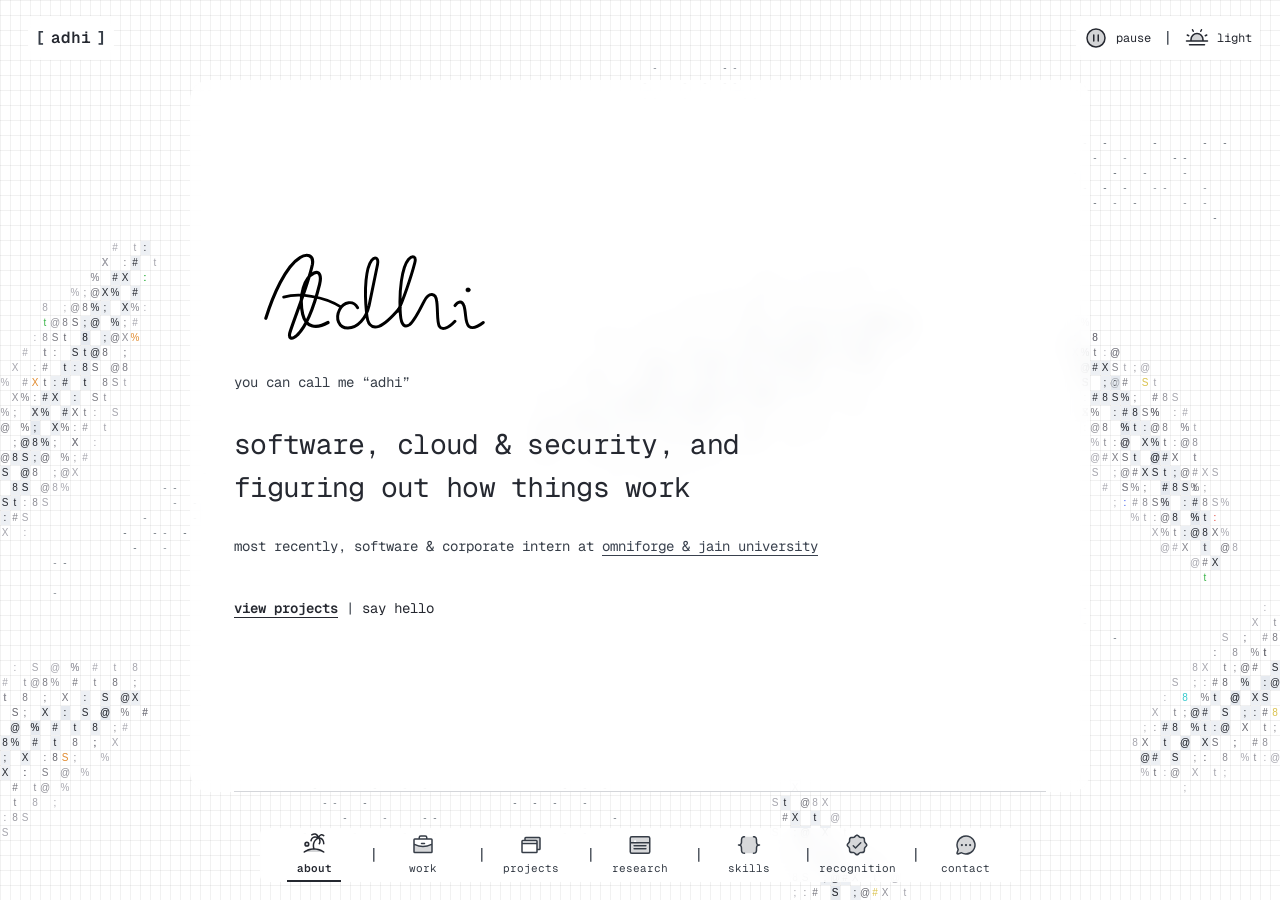
==== commit 4a5180c3: "feat: add Peerlist profile to contact section and icon system" ====
--- a/index.html
+++ b/index.html
@@ -432,6 +432,11 @@
                 <use href="ui-icons.svg#linkedin"></use>
               </svg>
             </a>
+            <a href="https://peerlist.io/adhiboss" aria-label="peerlist" title="peerlist.io/adhiboss" target="_blank" rel="noopener noreferrer">
+              <svg class="icon" viewBox="0 0 24 24" aria-hidden="true">
+                <use href="ui-icons.svg#peerlist"></use>
+              </svg>
+            </a>
             <a href="https://scholar.google.com/citations?user=SPDqnssAAAAJ&hl=en" aria-label="scholar" title="scholar.google.com/citations" target="_blank" rel="noopener noreferrer">
               <svg class="icon" viewBox="0 0 256 256" aria-hidden="true">
                 <use href="ui-icons.svg#globe-hemisphere-west"></use>
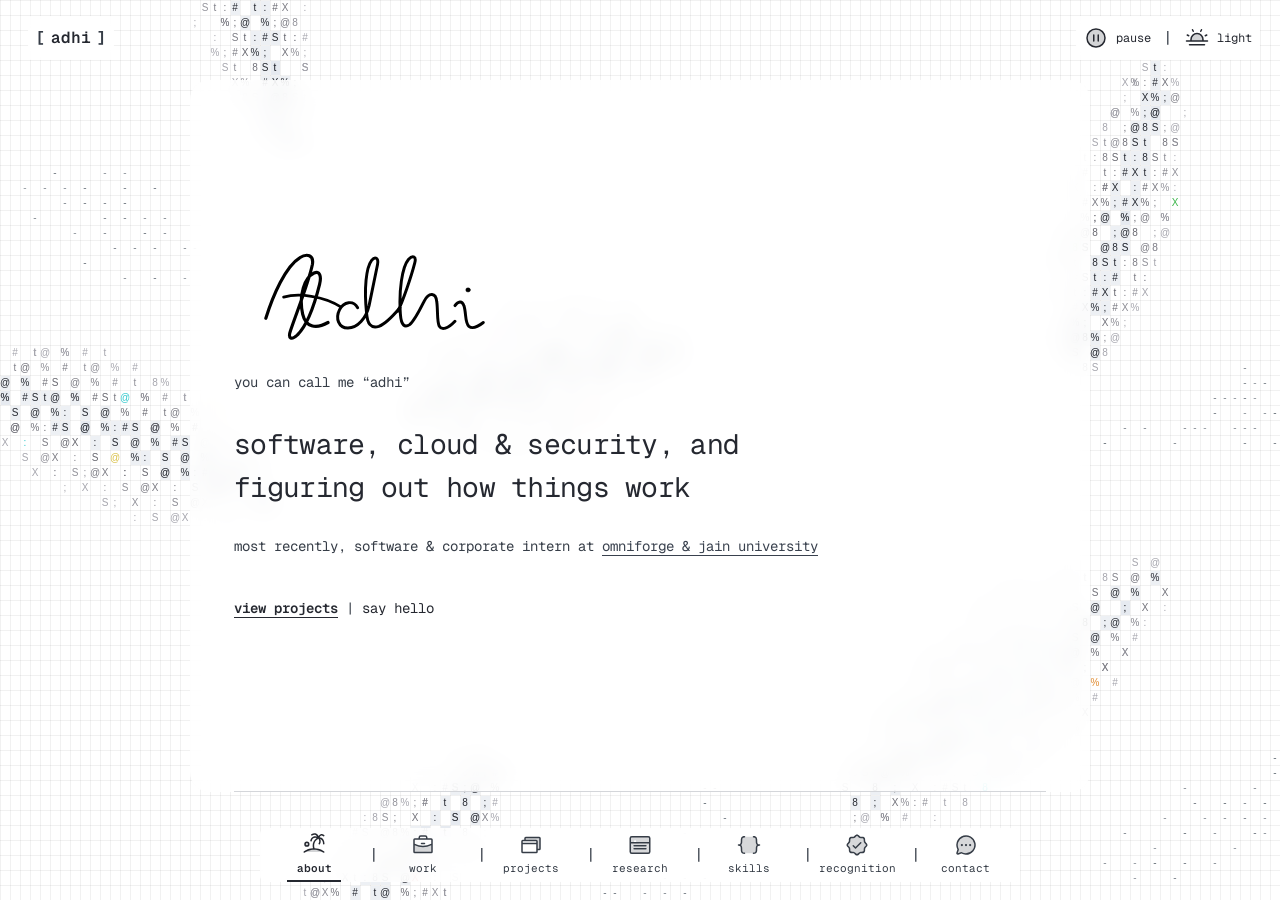
==== commit 362008a6: "style: format index.html with peerlist link" ====
--- a/index.html
+++ b/index.html
@@ -1,456 +1,435 @@
 <!doctype html>
 <html lang="en" data-theme="light">
-  <head>
-    <meta charset="utf-8" />
-    <meta name="viewport" content="width=device-width, initial-scale=1, viewport-fit=cover" />
-    <title>adhi</title>
-    <meta name="description" content="personal developer portfolio of adhi gowda — software, cloud & security, and figuring out how things work." />
-    
-    <link rel="canonical" href="https://adhigowda.me/" />
-    <link rel="me" href="https://github.com/adhiboss" />
-    <link rel="me" href="https://www.linkedin.com/in/adhigowda2006/" />
-    
-    <link rel="icon" href="images/favicon.svg" type="image/svg+xml" />
-    <link rel="alternate icon" href="images/favicon.jpg" />
-
-    <link rel="preconnect" href="https://fonts.googleapis.com" />
-    <link rel="preconnect" href="https://fonts.gstatic.com" crossorigin />
-    <link href="https://fonts.googleapis.com/css2?family=Geist+Mono:wght@300;400;500;600;700&family=Caveat:wght@600;700&family=Space+Mono:wght@400;700&family=IBM+Plex+Mono:wght@400;500;600&display=swap" rel="stylesheet" />
-
-    <link rel="stylesheet" href="style.css" />
-  </head>
-  <body>
-    <!-- Background Canvas for Graph Paper Grid and ASCII Ocean Simulation -->
-    <canvas aria-hidden="true"></canvas>
-
-    <a class="skip-link" href="#about">skip to portfolio</a>
-
-    <!-- Top Fixed Bar: Brand & Controls -->
-    <header>
-      <a class="portfolio-brand" href="#about">adhi</a>
-      <div class="ocean-controls">
-        <button
-          class="motion-toggle"
-          type="button"
-          aria-label="pause ocean motion"
-          title="pause ocean motion"
-          data-paused="false"
-        >
-          <svg class="icon pause-icon" viewBox="0 0 256 256" aria-hidden="true">
-            <use href="ui-icons.svg#pause-circle"></use>
-          </svg>
-          <svg class="icon play-icon" viewBox="0 0 256 256" aria-hidden="true">
-            <use href="ui-icons.svg#play-circle"></use>
-          </svg>
-          <span class="motion-label">pause</span>
-        </button>
-        <span class="control-pipe motion-separator" aria-hidden="true">|</span>
-        <button
-          class="theme-toggle"
-          type="button"
-          aria-label="switch to dark theme"
-          title="switch to dark theme"
-        >
-          <svg class="icon sea-day" viewBox="0 0 256 256" aria-hidden="true">
-            <use href="ui-icons.svg#sun-horizon"></use>
-          </svg>
-          <svg class="icon sea-night" viewBox="0 0 256 256" aria-hidden="true">
-            <use href="ui-icons.svg#moon-stars"></use>
-          </svg>
-          <span class="theme-label">light</span>
-        </button>
-      </div>
-    </header>
-
-    <!-- Bottom Fixed Section Navigation Dock -->
-    <nav class="section-nav" aria-label="portfolio sections">
-      <a class="section-link" href="#about" aria-label="about" aria-current="location">
-        <svg class="icon" viewBox="0 0 256 256" aria-hidden="true">
-          <use href="ui-icons.svg#island"></use>
+
+<head>
+  <meta charset="utf-8" />
+  <meta name="viewport" content="width=device-width, initial-scale=1, viewport-fit=cover" />
+  <title>adhi</title>
+  <meta name="description"
+    content="personal developer portfolio of adhi gowda — software, cloud & security, and figuring out how things work." />
+
+  <link rel="canonical" href="https://adhigowda.me/" />
+  <link rel="me" href="https://github.com/adhiboss" />
+  <link rel="me" href="https://www.linkedin.com/in/adhigowda2006/" />
+
+  <link rel="icon" href="images/favicon.svg" type="image/svg+xml" />
+  <link rel="alternate icon" href="images/favicon.jpg" />
+
+  <link rel="preconnect" href="https://fonts.googleapis.com" />
+  <link rel="preconnect" href="https://fonts.gstatic.com" crossorigin />
+  <link
+    href="https://fonts.googleapis.com/css2?family=Geist+Mono:wght@300;400;500;600;700&family=Caveat:wght@600;700&family=Space+Mono:wght@400;700&family=IBM+Plex+Mono:wght@400;500;600&display=swap"
+    rel="stylesheet" />
+
+  <link rel="stylesheet" href="style.css" />
+</head>
+
+<body>
+  <!-- Background Canvas for Graph Paper Grid and ASCII Ocean Simulation -->
+  <canvas aria-hidden="true"></canvas>
+
+  <a class="skip-link" href="#about">skip to portfolio</a>
+
+  <!-- Top Fixed Bar: Brand & Controls -->
+  <header>
+    <a class="portfolio-brand" href="#about">adhi</a>
+    <div class="ocean-controls">
+      <button class="motion-toggle" type="button" aria-label="pause ocean motion" title="pause ocean motion"
+        data-paused="false">
+        <svg class="icon pause-icon" viewBox="0 0 256 256" aria-hidden="true">
+          <use href="ui-icons.svg#pause-circle"></use>
         </svg>
-        <span class="nav-label">about</span>
-        <span class="nav-short" aria-hidden="true">about</span>
-      </a>
-      <a class="section-link" href="#work" aria-label="work">
-        <svg class="icon" viewBox="0 0 256 256" aria-hidden="true">
-          <use href="ui-icons.svg#briefcase"></use>
+        <svg class="icon play-icon" viewBox="0 0 256 256" aria-hidden="true">
+          <use href="ui-icons.svg#play-circle"></use>
         </svg>
-        <span class="nav-label">work</span>
-        <span class="nav-short" aria-hidden="true">work</span>
-      </a>
-      <a class="section-link" href="#projects" aria-label="projects">
-        <svg class="icon" viewBox="0 0 256 256" aria-hidden="true">
-          <use href="ui-icons.svg#browsers"></use>
+        <span class="motion-label">pause</span>
+      </button>
+      <span class="control-pipe motion-separator" aria-hidden="true">|</span>
+      <button class="theme-toggle" type="button" aria-label="switch to dark theme" title="switch to dark theme">
+        <svg class="icon sea-day" viewBox="0 0 256 256" aria-hidden="true">
+          <use href="ui-icons.svg#sun-horizon"></use>
         </svg>
-        <span class="nav-label">projects</span>
-        <span class="nav-short" aria-hidden="true">builds</span>
-      </a>
-      <a class="section-link" href="#research" aria-label="research">
-        <svg class="icon" viewBox="0 0 256 256" aria-hidden="true">
-          <use href="ui-icons.svg#article"></use>
+        <svg class="icon sea-night" viewBox="0 0 256 256" aria-hidden="true">
+          <use href="ui-icons.svg#moon-stars"></use>
         </svg>
-        <span class="nav-label">research</span>
-        <span class="nav-short" aria-hidden="true">papers</span>
-      </a>
-      <a class="section-link" href="#skills" aria-label="skills">
-        <svg class="icon" viewBox="0 0 256 256" aria-hidden="true">
-          <use href="ui-icons.svg#brackets-curly"></use>
-        </svg>
-        <span class="nav-label">skills</span>
-        <span class="nav-short" aria-hidden="true">skills</span>
-      </a>
-      <a class="section-link" href="#recognition" aria-label="recognition">
-        <svg class="icon" viewBox="0 0 256 256" aria-hidden="true">
-          <use href="ui-icons.svg#seal-check"></use>
-        </svg>
-        <span class="nav-label">recognition</span>
-        <span class="nav-short" aria-hidden="true">roles</span>
-      </a>
-      <a class="section-link" href="#contact" aria-label="contact">
-        <svg class="icon" viewBox="0 0 256 256" aria-hidden="true">
-          <use href="ui-icons.svg#chat-circle-dots"></use>
-        </svg>
-        <span class="nav-label">contact</span>
-        <span class="nav-short" aria-hidden="true">hello</span>
-      </a>
-    </nav>
-
-    <!-- Main Deck Reading Surface -->
-    <main class="portfolio-deck" aria-label="adhi portfolio">
-      <div class="reading-progress" aria-hidden="true"><span></span></div>
-      
-      <div class="deck-scroll" role="region" tabindex="0" aria-label="portfolio content">
-        
-        <!-- SECTION 1 — HERO / ABOUT -->
-        <section class="deck-section about-panel" id="about" aria-labelledby="heading-about" tabindex="-1">
-          <div class="intro-content">
-            <h1 class="signature-heading" id="heading-about">
-              <img
-                class="signature"
-                src="images/signature.svg"
-                width="600"
-                height="260"
-                fetchpriority="high"
-                decoding="async"
-                alt="adhi"
-                draggable="false"
-              />
-            </h1>
-            <p class="alias">you can call me “adhi”</p>
-            <p class="intro-statement">
-              software, cloud &amp; security, and figuring out how things work
-            </p>
-            <p class="recent-work">
-              most recently, software &amp; corporate intern at
-              <a href="https://www.linkedin.com/in/adhigowda2006/" target="_blank" rel="noopener noreferrer">
-                omniforge &amp; jain university
-              </a>
-            </p>
-            <div class="intro-actions">
-              <a class="primary-action" href="#projects">view projects</a>
-              <a class="text-action" href="#contact">say hello</a>
+        <span class="theme-label">light</span>
+      </button>
+    </div>
+  </header>
+
+  <!-- Bottom Fixed Section Navigation Dock -->
+  <nav class="section-nav" aria-label="portfolio sections">
+    <a class="section-link" href="#about" aria-label="about" aria-current="location">
+      <svg class="icon" viewBox="0 0 256 256" aria-hidden="true">
+        <use href="ui-icons.svg#island"></use>
+      </svg>
+      <span class="nav-label">about</span>
+      <span class="nav-short" aria-hidden="true">about</span>
+    </a>
+    <a class="section-link" href="#work" aria-label="work">
+      <svg class="icon" viewBox="0 0 256 256" aria-hidden="true">
+        <use href="ui-icons.svg#briefcase"></use>
+      </svg>
+      <span class="nav-label">work</span>
+      <span class="nav-short" aria-hidden="true">work</span>
+    </a>
+    <a class="section-link" href="#projects" aria-label="projects">
+      <svg class="icon" viewBox="0 0 256 256" aria-hidden="true">
+        <use href="ui-icons.svg#browsers"></use>
+      </svg>
+      <span class="nav-label">projects</span>
+      <span class="nav-short" aria-hidden="true">builds</span>
+    </a>
+    <a class="section-link" href="#research" aria-label="research">
+      <svg class="icon" viewBox="0 0 256 256" aria-hidden="true">
+        <use href="ui-icons.svg#article"></use>
+      </svg>
+      <span class="nav-label">research</span>
+      <span class="nav-short" aria-hidden="true">papers</span>
+    </a>
+    <a class="section-link" href="#skills" aria-label="skills">
+      <svg class="icon" viewBox="0 0 256 256" aria-hidden="true">
+        <use href="ui-icons.svg#brackets-curly"></use>
+      </svg>
+      <span class="nav-label">skills</span>
+      <span class="nav-short" aria-hidden="true">skills</span>
+    </a>
+    <a class="section-link" href="#recognition" aria-label="recognition">
+      <svg class="icon" viewBox="0 0 256 256" aria-hidden="true">
+        <use href="ui-icons.svg#seal-check"></use>
+      </svg>
+      <span class="nav-label">recognition</span>
+      <span class="nav-short" aria-hidden="true">roles</span>
+    </a>
+    <a class="section-link" href="#contact" aria-label="contact">
+      <svg class="icon" viewBox="0 0 256 256" aria-hidden="true">
+        <use href="ui-icons.svg#chat-circle-dots"></use>
+      </svg>
+      <span class="nav-label">contact</span>
+      <span class="nav-short" aria-hidden="true">hello</span>
+    </a>
+  </nav>
+
+  <!-- Main Deck Reading Surface -->
+  <main class="portfolio-deck" aria-label="adhi portfolio">
+    <div class="reading-progress" aria-hidden="true"><span></span></div>
+
+    <div class="deck-scroll" role="region" tabindex="0" aria-label="portfolio content">
+
+      <!-- SECTION 1 — HERO / ABOUT -->
+      <section class="deck-section about-panel" id="about" aria-labelledby="heading-about" tabindex="-1">
+        <div class="intro-content">
+          <h1 class="signature-heading" id="heading-about">
+            <img class="signature" src="images/signature.svg" width="600" height="260" fetchpriority="high"
+              decoding="async" alt="adhi" draggable="false" />
+          </h1>
+          <p class="alias">you can call me “adhi”</p>
+          <p class="intro-statement">
+            software, building ideas with AI &amp; and figuring out how things work
+          </p>
+          <p class="recent-work">
+            most recently, software &amp; corporate intern at
+            <a href="https://www.linkedin.com/in/adhigowda2006/" target="_blank" rel="noopener noreferrer">
+              omniforge &amp; jain university
+            </a>
+          </p>
+          <div class="intro-actions">
+            <a class="primary-action" href="#projects">view projects</a>
+            <a class="text-action" href="#contact">say hello</a>
+          </div>
+        </div>
+      </section>
+
+      <!-- SECTION 2 — WORK / EXPERIENCE -->
+      <section class="deck-section" id="work" aria-labelledby="heading-work" tabindex="-1">
+        <h2 class="cell-text" id="heading-work">work</h2>
+
+        <!-- Work Item 1: OmniForge -->
+        <div class="work-item">
+          <div class="work-heading">
+            <img src="images/omniforge.svg" loading="lazy" decoding="async" width="44" height="44" alt="omniforge"
+              draggable="false" />
+            <div>
+              <h3>omniforge</h3>
+              <p>full stack dev intern</p>
             </div>
           </div>
-        </section>
-
-        <!-- SECTION 2 — WORK / EXPERIENCE -->
-        <section class="deck-section" id="work" aria-labelledby="heading-work" tabindex="-1">
-          <h2 class="cell-text" id="heading-work">work</h2>
-
-          <!-- Work Item 1: OmniForge -->
-          <div class="work-item">
-            <div class="work-heading">
-              <img
-                src="images/omniforge.svg"
-                loading="lazy"
-                decoding="async"
-                width="44"
-                height="44"
-                alt="omniforge"
-                draggable="false"
-              />
-              <div>
-                <h3>omniforge</h3>
-                <p>full stack dev intern</p>
-              </div>
+          <p class="work-dates">
+            <time datetime="2026-04">april 2026</time>
+            <span aria-hidden="true">—</span> <span class="sr-only">to</span>
+            <time datetime="2026-08">august 2026</time>
+          </p>
+          <div class="work-description">
+            <p>learning &amp; implementing as a full stack dev</p>
+            <p>building robust full stack web services, scalable architectures, and interactive client experiences</p>
+          </div>
+          <a class="inline-link" href="https://www.linkedin.com/in/adhigowda2006/" target="_blank"
+            rel="noopener noreferrer">visit omniforge</a>
+        </div>
+
+        <!-- Work Item 2: Jain University -->
+        <div class="work-item">
+          <div class="work-heading">
+            <img src="images/jain-square.svg" loading="lazy" decoding="async" width="44" height="44"
+              alt="jain (deemed-to-be university)" draggable="false" />
+            <div>
+              <h3>jain (deemed-to-be university)</h3>
+              <p>corporate intern</p>
             </div>
-            <p class="work-dates">
-              <time datetime="2026-04">april 2026</time>
-              <span aria-hidden="true">—</span> <span class="sr-only">to</span>
-              <time datetime="2026-08">august 2026</time>
-            </p>
-            <div class="work-description">
-              <p>learning &amp; implementing as a full stack dev</p>
-              <p>building robust full stack web services, scalable architectures, and interactive client experiences</p>
-            </div>
-            <a
-              class="inline-link"
-              href="https://www.linkedin.com/in/adhigowda2006/"
-              target="_blank"
-              rel="noopener noreferrer"
-            >visit omniforge</a>
-          </div>
-
-          <!-- Work Item 2: Jain University -->
-          <div class="work-item">
-            <div class="work-heading">
-              <img
-                src="images/jain-square.svg"
-                loading="lazy"
-                decoding="async"
-                width="44"
-                height="44"
-                alt="jain (deemed-to-be university)"
-                draggable="false"
-              />
-              <div>
-                <h3>jain (deemed-to-be university)</h3>
-                <p>corporate intern</p>
-              </div>
-            </div>
-            <p class="work-dates">
-              <time datetime="2026-04">april 2026</time>
-              <span aria-hidden="true">—</span> <span class="sr-only">to</span>
-              <time datetime="2026-09">september 2026</time>
-            </p>
-            <div class="work-description">
-              <p>placement coordinator intern facilitating campus recruitment</p>
-              <p>managing student–recruiter coordination and accelerating campus hiring pipelines</p>
-            </div>
-            <a
-              class="inline-link"
-              href="https://www.linkedin.com/in/adhigowda2006/"
-              target="_blank"
-              rel="noopener noreferrer"
-            >visit jain university</a>
-          </div>
-        </section>
-
-        <!-- SECTION 3 — PROJECTS -->
-        <section class="deck-section" id="projects" aria-labelledby="heading-projects" tabindex="-1">
-          <h2 class="cell-text" id="heading-projects">projects</h2>
-          <ul class="project-list">
-            <li>
-              <a href="https://github.com/adhiboss/roadriskai" target="_blank" rel="noopener noreferrer">
-                <span>
-                  <strong>roadrisk ai</strong>
-                  <small>ai / iot &amp; safety</small>
-                </span>
-                <svg class="icon" viewBox="0 0 256 256" aria-hidden="true">
-                  <use href="ui-icons.svg#link-simple"></use>
-                </svg>
-              </a>
-            </li>
-            <li>
-              <a href="https://github.com/adhiboss" target="_blank" rel="noopener noreferrer">
-                <span>
-                  <strong>garudapurana ai</strong>
-                  <small>neural rag / search</small>
-                </span>
-                <svg class="icon" viewBox="0 0 256 256" aria-hidden="true">
-                  <use href="ui-icons.svg#link-simple"></use>
-                </svg>
-              </a>
-            </li>
-            <li>
-              <a href="https://github.com/adhiboss/smart-system-monitor" target="_blank" rel="noopener noreferrer">
-                <span>
-                  <strong>smart system monitor</strong>
-                  <small>linux / utility</small>
-                </span>
-                <svg class="icon" viewBox="0 0 256 256" aria-hidden="true">
-                  <use href="ui-icons.svg#link-simple"></use>
-                </svg>
-              </a>
-            </li>
-            <li>
-              <a href="https://github.com/adhiboss/kernel-behavior-analyzer" target="_blank" rel="noopener noreferrer">
-                <span>
-                  <strong>kernel behavior analyzer</strong>
-                  <small>kernel / observability</small>
-                </span>
-                <svg class="icon" viewBox="0 0 256 256" aria-hidden="true">
-                  <use href="ui-icons.svg#link-simple"></use>
-                </svg>
-              </a>
-            </li>
-            <li>
-              <a href="https://github.com/adhiboss/flames" target="_blank" rel="noopener noreferrer">
-                <span>
-                  <strong>flames.exe</strong>
-                  <small>retro / interactive</small>
-                </span>
-                <svg class="icon" viewBox="0 0 256 256" aria-hidden="true">
-                  <use href="ui-icons.svg#link-simple"></use>
-                </svg>
-              </a>
-            </li>
-            <li>
-              <a href="https://github.com/adhiboss/daily-tech-notes" target="_blank" rel="noopener noreferrer">
-                <span>
-                  <strong>daily tech notes</strong>
-                  <small>devops / cloud playbooks</small>
-                </span>
-                <svg class="icon" viewBox="0 0 256 256" aria-hidden="true">
-                  <use href="ui-icons.svg#link-simple"></use>
-                </svg>
-              </a>
-            </li>
-            <li>
-              <a href="https://github.com/adhiboss/pixel-rearranger" target="_blank" rel="noopener noreferrer">
-                <span>
-                  <strong>pixel rearranger</strong>
-                  <small>canvas / algorithms</small>
-                </span>
-                <svg class="icon" viewBox="0 0 256 256" aria-hidden="true">
-                  <use href="ui-icons.svg#link-simple"></use>
-                </svg>
-              </a>
-            </li>
-            <li>
-              <a href="https://github.com/adhiboss/hackathons_top" target="_blank" rel="noopener noreferrer">
-                <span>
-                  <strong>top hackathons</strong>
-                  <small>community / platform</small>
-                </span>
-                <svg class="icon" viewBox="0 0 256 256" aria-hidden="true">
-                  <use href="ui-icons.svg#link-simple"></use>
-                </svg>
-              </a>
-            </li>
-          </ul>
-          <p class="section-note">
-            my open source contributions are on
-            <a href="https://github.com/adhiboss" target="_blank" rel="noopener noreferrer">github</a>
+          </div>
+          <p class="work-dates">
+            <time datetime="2026-04">april 2026</time>
+            <span aria-hidden="true">—</span> <span class="sr-only">to</span>
+            <time datetime="2026-09">september 2026</time>
           </p>
-        </section>
-
-        <!-- SECTION — RESEARCH -->
-        <section class="deck-section" id="research" aria-labelledby="heading-research" tabindex="-1">
-          <h2 class="cell-text" id="heading-research">research</h2>
-          <ul class="project-list">
-            <li>
-              <a href="https://doi.org/10.5281/zenodo.19106604" target="_blank" rel="noopener noreferrer">
-                <span>
-                  <strong>v2x emergency ecosystem research (zenodo)</strong>
-                  <small>accident detection and alert system: collaborative v2x safety ecosystem for smart city emergency response · doi: 10.5281/zenodo.19106604</small>
-                </span>
-                <svg class="icon" viewBox="0 0 256 256" aria-hidden="true">
-                  <use href="ui-icons.svg#link-simple"></use>
-                </svg>
-              </a>
-            </li>
-            <li>
-              <a href="https://doi.org/10.5281/zenodo.20287607" target="_blank" rel="noopener noreferrer">
-                <span>
-                  <strong>firmware self-healing framework (osf)</strong>
-                  <small>firmware self-healing for vehicle-to-everything (v2x) networks: a runtime-triggered autonomous repair framework · doi: 10.5281/zenodo.20287607</small>
-                </span>
-                <svg class="icon" viewBox="0 0 256 256" aria-hidden="true">
-                  <use href="ui-icons.svg#link-simple"></use>
-                </svg>
-              </a>
-            </li>
-          </ul>
-          <p class="section-note">
-            academic research and preprints are indexed on
-            <a href="https://scholar.google.com/citations?user=SPDqnssAAAAJ&hl=en" target="_blank" rel="noopener noreferrer">google scholar</a>
-          </p>
-        </section>
-
-        <!-- SECTION 4 — SKILLS -->
-        <section class="deck-section" id="skills" aria-labelledby="heading-skills" tabindex="-1">
-          <h2 class="cell-text" id="heading-skills">skills</h2>
-          <dl class="skill-groups">
-            <div>
-              <dt>development workflow</dt>
-              <dd>ai-assisted development | rapid prototyping | debugging with ai</dd>
-            </div>
-            <div>
-              <dt>tools &amp; collaboration</dt>
-              <dd>chatgpt | claude | vs code | git | github</dd>
-            </div>
-            <div>
-              <dt>application development</dt>
-              <dd>frontend | full-stack applications | ai-powered applications</dd>
-            </div>
-            <div>
-              <dt>cloud &amp; deployment</dt>
-              <dd>aws | cloudflare | deployment | hosting</dd>
-            </div>
-          </dl>
-        </section>
-
-        <!-- SECTION 5 — RECOGNITION -->
-        <section class="deck-section" id="recognition" aria-labelledby="heading-recognition" tabindex="-1">
-          <h2 class="cell-text" id="heading-recognition">recognition</h2>
-          <ul class="recognition-list">
-            <li>
-              <span><a href="https://www.linkedin.com/in/adhigowda2006/" target="_blank" rel="noopener noreferrer">crce fet — chenraj roychand center for entrepreneurship</a></span>
-              <strong>president</strong>
-            </li>
-            <li>
-              <span><a href="https://www.linkedin.com/in/adhigowda2006/" target="_blank" rel="noopener noreferrer">computer society of india</a></span>
-              <strong>executive committee</strong>
-            </li>
-            <li>
-              <span><a href="https://lnkd.in/p/ddsyKzhY" target="_blank" rel="noopener noreferrer">linkedin learning fet</a></span>
-              <strong>brand ambassador</strong>
-            </li>
-            <li>
-              <span><a href="https://lnkd.in/p/ddsyKzhY" target="_blank" rel="noopener noreferrer">capgemini brand quest 2025 &amp; 2026</a></span>
-              <strong>student ambassador</strong>
-            </li>
-            <li>
-              <span><a href="https://www.linkedin.com/company/glug-fet-ju/" target="_blank" rel="noopener noreferrer">glug fet ju (fsmk gnu/linux user group)</a></span>
-              <strong>contributor</strong>
-            </li>
-            <li>
-              <span><a href="https://www.linkedin.com/in/adhigowda2006/" target="_blank" rel="noopener noreferrer">centre for grassroots research &amp; innovation (gri)</a></span>
-              <strong>secretary</strong>
-            </li>
-          </ul>
-        </section>
-
-        <!-- SECTION 6 — CONTACT -->
-        <section class="deck-section contact-panel" id="contact" aria-labelledby="heading-contact" tabindex="-1">
-          <h2 class="cell-text" id="heading-contact">contact</h2>
-          <p class="contact-intro">wanna discuss a project or just say hi?</p>
-          <div class="contact-links">
-            <a href="mailto:contact@adhiboss.com" aria-label="email adhi" title="contact@adhiboss.com">
-              <svg class="icon" viewBox="0 0 256 256" aria-hidden="true">
-                <use href="ui-icons.svg#envelope-open"></use>
-              </svg>
-            </a>
-            <a href="https://github.com/adhiboss" aria-label="github" title="github.com/adhiboss" target="_blank" rel="noopener noreferrer">
-              <svg class="icon" viewBox="0 0 24 24" aria-hidden="true">
-                <use href="ui-icons.svg#github"></use>
-              </svg>
-            </a>
-            <a href="https://www.linkedin.com/in/adhigowda2006/" aria-label="linkedin" title="linkedin.com/in/adhigowda2006" target="_blank" rel="noopener noreferrer">
-              <svg class="icon" viewBox="0 0 24 24" aria-hidden="true">
-                <use href="ui-icons.svg#linkedin"></use>
-              </svg>
-            </a>
-            <a href="https://peerlist.io/adhiboss" aria-label="peerlist" title="peerlist.io/adhiboss" target="_blank" rel="noopener noreferrer">
-              <svg class="icon" viewBox="0 0 24 24" aria-hidden="true">
-                <use href="ui-icons.svg#peerlist"></use>
-              </svg>
-            </a>
-            <a href="https://scholar.google.com/citations?user=SPDqnssAAAAJ&hl=en" aria-label="scholar" title="scholar.google.com/citations" target="_blank" rel="noopener noreferrer">
-              <svg class="icon" viewBox="0 0 256 256" aria-hidden="true">
-                <use href="ui-icons.svg#globe-hemisphere-west"></use>
-              </svg>
-            </a>
-          </div>
-          <p class="contact-note">drop a message, i’ll be around</p>
-        </section>
-
-      </div>
-    </main>
-
-    <!-- Configuration & Interactive Simulation Engine -->
-    <script src="portfolio-data.js"></script>
-    <script src="script.js"></script>
-  </body>
-</html>
+          <div class="work-description">
+            <p>placement coordinator intern facilitating campus recruitment</p>
+            <p>managing student–recruiter coordination and accelerating campus hiring pipelines</p>
+          </div>
+          <a class="inline-link" href="https://www.linkedin.com/in/adhigowda2006/" target="_blank"
+            rel="noopener noreferrer">visit jain university</a>
+        </div>
+      </section>
+
+      <!-- SECTION 3 — PROJECTS -->
+      <section class="deck-section" id="projects" aria-labelledby="heading-projects" tabindex="-1">
+        <h2 class="cell-text" id="heading-projects">projects</h2>
+        <ul class="project-list">
+          <li>
+            <a href="https://github.com/adhiboss/roadriskai" target="_blank" rel="noopener noreferrer">
+              <span>
+                <strong>roadrisk ai</strong>
+                <small>ai / iot &amp; safety</small>
+              </span>
+              <svg class="icon" viewBox="0 0 256 256" aria-hidden="true">
+                <use href="ui-icons.svg#link-simple"></use>
+              </svg>
+            </a>
+          </li>
+          <li>
+            <a href="https://github.com/adhiboss" target="_blank" rel="noopener noreferrer">
+              <span>
+                <strong>garudapurana ai</strong>
+                <small>neural rag / search</small>
+              </span>
+              <svg class="icon" viewBox="0 0 256 256" aria-hidden="true">
+                <use href="ui-icons.svg#link-simple"></use>
+              </svg>
+            </a>
+          </li>
+          <li>
+            <a href="https://github.com/adhiboss/smart-system-monitor" target="_blank" rel="noopener noreferrer">
+              <span>
+                <strong>smart system monitor</strong>
+                <small>linux / utility</small>
+              </span>
+              <svg class="icon" viewBox="0 0 256 256" aria-hidden="true">
+                <use href="ui-icons.svg#link-simple"></use>
+              </svg>
+            </a>
+          </li>
+          <li>
+            <a href="https://github.com/adhiboss/kernel-behavior-analyzer" target="_blank" rel="noopener noreferrer">
+              <span>
+                <strong>kernel behavior analyzer</strong>
+                <small>kernel / observability</small>
+              </span>
+              <svg class="icon" viewBox="0 0 256 256" aria-hidden="true">
+                <use href="ui-icons.svg#link-simple"></use>
+              </svg>
+            </a>
+          </li>
+          <li>
+            <a href="https://github.com/adhiboss/flames" target="_blank" rel="noopener noreferrer">
+              <span>
+                <strong>flames.exe</strong>
+                <small>retro / interactive</small>
+              </span>
+              <svg class="icon" viewBox="0 0 256 256" aria-hidden="true">
+                <use href="ui-icons.svg#link-simple"></use>
+              </svg>
+            </a>
+          </li>
+          <li>
+            <a href="https://github.com/adhiboss/daily-tech-notes" target="_blank" rel="noopener noreferrer">
+              <span>
+                <strong>daily tech notes</strong>
+                <small>devops / cloud playbooks</small>
+              </span>
+              <svg class="icon" viewBox="0 0 256 256" aria-hidden="true">
+                <use href="ui-icons.svg#link-simple"></use>
+              </svg>
+            </a>
+          </li>
+          <li>
+            <a href="https://github.com/adhiboss/pixel-rearranger" target="_blank" rel="noopener noreferrer">
+              <span>
+                <strong>pixel rearranger</strong>
+                <small>canvas / algorithms</small>
+              </span>
+              <svg class="icon" viewBox="0 0 256 256" aria-hidden="true">
+                <use href="ui-icons.svg#link-simple"></use>
+              </svg>
+            </a>
+          </li>
+          <li>
+            <a href="https://github.com/adhiboss/hackathons_top" target="_blank" rel="noopener noreferrer">
+              <span>
+                <strong>top hackathons</strong>
+                <small>community / platform</small>
+              </span>
+              <svg class="icon" viewBox="0 0 256 256" aria-hidden="true">
+                <use href="ui-icons.svg#link-simple"></use>
+              </svg>
+            </a>
+          </li>
+        </ul>
+        <p class="section-note">
+          my open source contributions are on
+          <a href="https://github.com/adhiboss" target="_blank" rel="noopener noreferrer">github</a>
+        </p>
+      </section>
+
+      <!-- SECTION — RESEARCH -->
+      <section class="deck-section" id="research" aria-labelledby="heading-research" tabindex="-1">
+        <h2 class="cell-text" id="heading-research">research</h2>
+        <ul class="project-list">
+          <li>
+            <a href="https://doi.org/10.5281/zenodo.19106604" target="_blank" rel="noopener noreferrer">
+              <span>
+                <strong>v2x emergency ecosystem research (zenodo)</strong>
+                <small>accident detection and alert system: collaborative v2x safety ecosystem for smart city emergency
+                  response · doi: 10.5281/zenodo.19106604</small>
+              </span>
+              <svg class="icon" viewBox="0 0 256 256" aria-hidden="true">
+                <use href="ui-icons.svg#link-simple"></use>
+              </svg>
+            </a>
+          </li>
+          <li>
+            <a href="https://doi.org/10.5281/zenodo.20287607" target="_blank" rel="noopener noreferrer">
+              <span>
+                <strong>firmware self-healing framework (osf)</strong>
+                <small>firmware self-healing for vehicle-to-everything (v2x) networks: a runtime-triggered autonomous
+                  repair framework · doi: 10.5281/zenodo.20287607</small>
+              </span>
+              <svg class="icon" viewBox="0 0 256 256" aria-hidden="true">
+                <use href="ui-icons.svg#link-simple"></use>
+              </svg>
+            </a>
+          </li>
+        </ul>
+        <p class="section-note">
+          academic research and preprints are indexed on
+          <a href="https://scholar.google.com/citations?user=SPDqnssAAAAJ&hl=en" target="_blank"
+            rel="noopener noreferrer">google scholar</a>
+        </p>
+      </section>
+
+      <!-- SECTION 4 — SKILLS -->
+      <section class="deck-section" id="skills" aria-labelledby="heading-skills" tabindex="-1">
+        <h2 class="cell-text" id="heading-skills">skills</h2>
+        <dl class="skill-groups">
+          <div>
+            <dt>development workflow</dt>
+            <dd>ai-assisted development | rapid prototyping | debugging with ai</dd>
+          </div>
+          <div>
+            <dt>tools &amp; collaboration</dt>
+            <dd>chatgpt | claude | vs code | git | github</dd>
+          </div>
+          <div>
+            <dt>application development</dt>
+            <dd>frontend | full-stack applications | ai-powered applications</dd>
+          </div>
+          <div>
+            <dt>cloud &amp; deployment</dt>
+            <dd>aws | cloudflare | deployment | hosting</dd>
+          </div>
+        </dl>
+      </section>
+
+      <!-- SECTION 5 — RECOGNITION -->
+      <section class="deck-section" id="recognition" aria-labelledby="heading-recognition" tabindex="-1">
+        <h2 class="cell-text" id="heading-recognition">recognition</h2>
+        <ul class="recognition-list">
+          <li>
+            <span><a href="https://www.linkedin.com/in/adhigowda2006/" target="_blank" rel="noopener noreferrer">crce
+                fet — chenraj roychand center for entrepreneurship</a></span>
+            <strong>president</strong>
+          </li>
+          <li>
+            <span><a href="https://www.linkedin.com/in/adhigowda2006/" target="_blank"
+                rel="noopener noreferrer">computer society of india</a></span>
+            <strong>executive committee</strong>
+          </li>
+          <li>
+            <span><a href="https://lnkd.in/p/ddsyKzhY" target="_blank" rel="noopener noreferrer">linkedin learning
+                fet</a></span>
+            <strong>brand ambassador</strong>
+          </li>
+          <li>
+            <span><a href="https://lnkd.in/p/ddsyKzhY" target="_blank" rel="noopener noreferrer">capgemini brand quest
+                2025 &amp; 2026</a></span>
+            <strong>student ambassador</strong>
+          </li>
+          <li>
+            <span><a href="https://www.linkedin.com/company/glug-fet-ju/" target="_blank" rel="noopener noreferrer">glug
+                fet ju (fsmk gnu/linux user group)</a></span>
+            <strong>contributor</strong>
+          </li>
+          <li>
+            <span><a href="https://www.linkedin.com/in/adhigowda2006/" target="_blank" rel="noopener noreferrer">centre
+                for grassroots research &amp; innovation (gri)</a></span>
+            <strong>secretary</strong>
+          </li>
+        </ul>
+      </section>
+
+      <!-- SECTION 6 — CONTACT -->
+      <section class="deck-section contact-panel" id="contact" aria-labelledby="heading-contact" tabindex="-1">
+        <h2 class="cell-text" id="heading-contact">contact</h2>
+        <p class="contact-intro">wanna discuss a project or just say hi?</p>
+        <div class="contact-links">
+          <a href="mailto:contact@adhiboss.com" aria-label="email adhi" title="contact@adhiboss.com">
+            <svg class="icon" viewBox="0 0 256 256" aria-hidden="true">
+              <use href="ui-icons.svg#envelope-open"></use>
+            </svg>
+          </a>
+          <a href="https://github.com/adhiboss" aria-label="github" title="github.com/adhiboss" target="_blank"
+            rel="noopener noreferrer">
+            <svg class="icon" viewBox="0 0 24 24" aria-hidden="true">
+              <use href="ui-icons.svg#github"></use>
+            </svg>
+          </a>
+          <a href="https://www.linkedin.com/in/adhigowda2006/" aria-label="linkedin"
+            title="linkedin.com/in/adhigowda2006" target="_blank" rel="noopener noreferrer">
+            <svg class="icon" viewBox="0 0 24 24" aria-hidden="true">
+              <use href="ui-icons.svg#linkedin"></use>
+            </svg>
+          </a>
+          <a href="https://peerlist.io/adhiboss" aria-label="peerlist" title="peerlist.io/adhiboss" target="_blank"
+            rel="noopener noreferrer">
+            <svg class="icon" viewBox="0 0 24 24" aria-hidden="true">
+              <use href="ui-icons.svg#peerlist"></use>
+            </svg>
+          </a>
+          <a href="https://scholar.google.com/citations?user=SPDqnssAAAAJ&hl=en" aria-label="scholar"
+            title="scholar.google.com/citations" target="_blank" rel="noopener noreferrer">
+            <svg class="icon" viewBox="0 0 256 256" aria-hidden="true">
+              <use href="ui-icons.svg#globe-hemisphere-west"></use>
+            </svg>
+          </a>
+        </div>
+        <p class="contact-note">drop a message, i’ll be around</p>
+      </section>
+
+    </div>
+  </main>
+
+  <!-- Configuration & Interactive Simulation Engine -->
+  <script src="portfolio-data.js"></script>
+  <script src="script.js"></script>
+</body>
+
+</html>
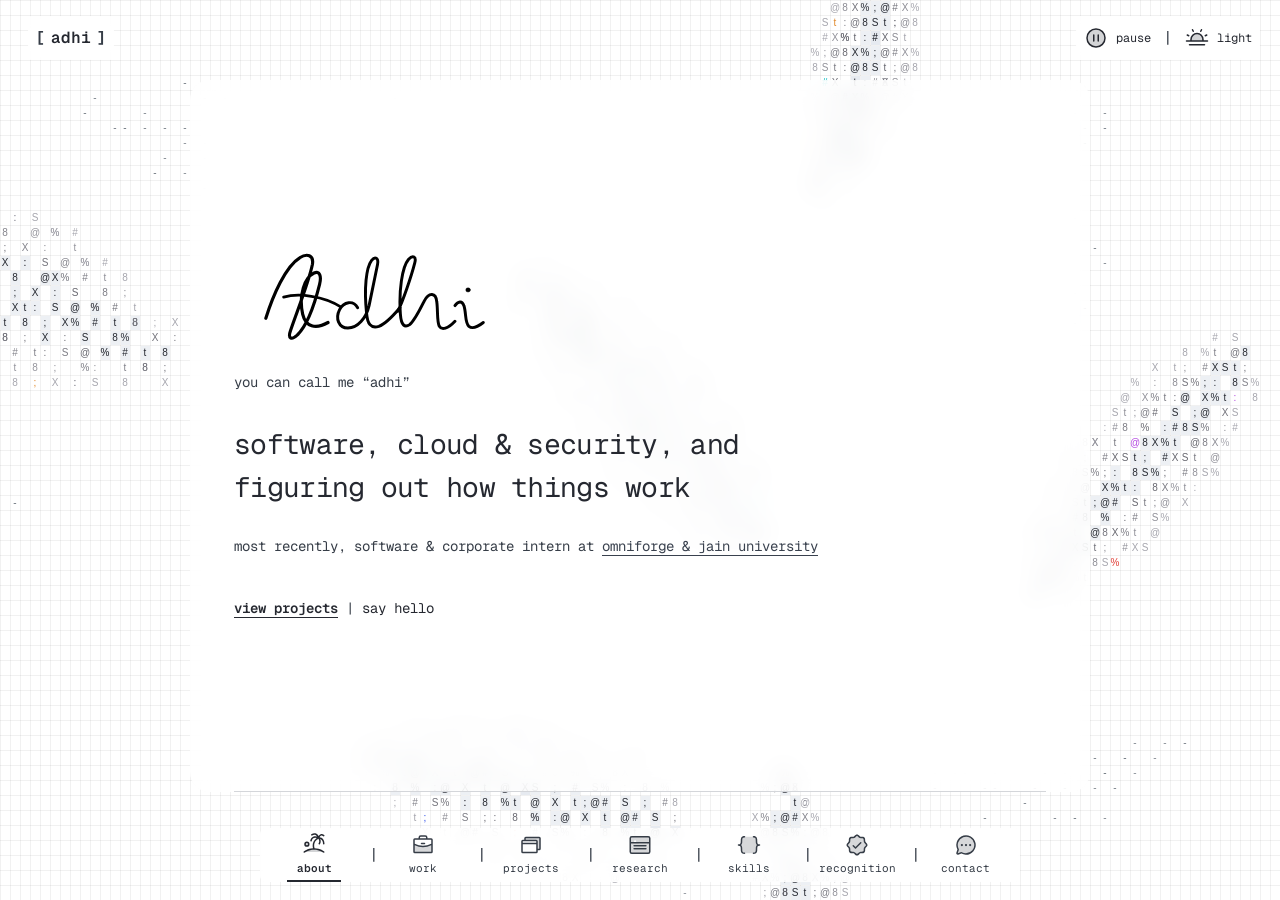
==== commit 7109878f: "Fix typo in intro statement" ====
--- a/index.html
+++ b/index.html
@@ -125,7 +125,7 @@
           </h1>
           <p class="alias">you can call me “adhi”</p>
           <p class="intro-statement">
-            software, building ideas with AI &amp; and figuring out how things work
+            software, building ideas with AI &amp; figuring out how things work..
           </p>
           <p class="recent-work">
             most recently, software &amp; corporate intern at
@@ -432,4 +432,4 @@
   <script src="script.js"></script>
 </body>
 
-</html>+</html>
